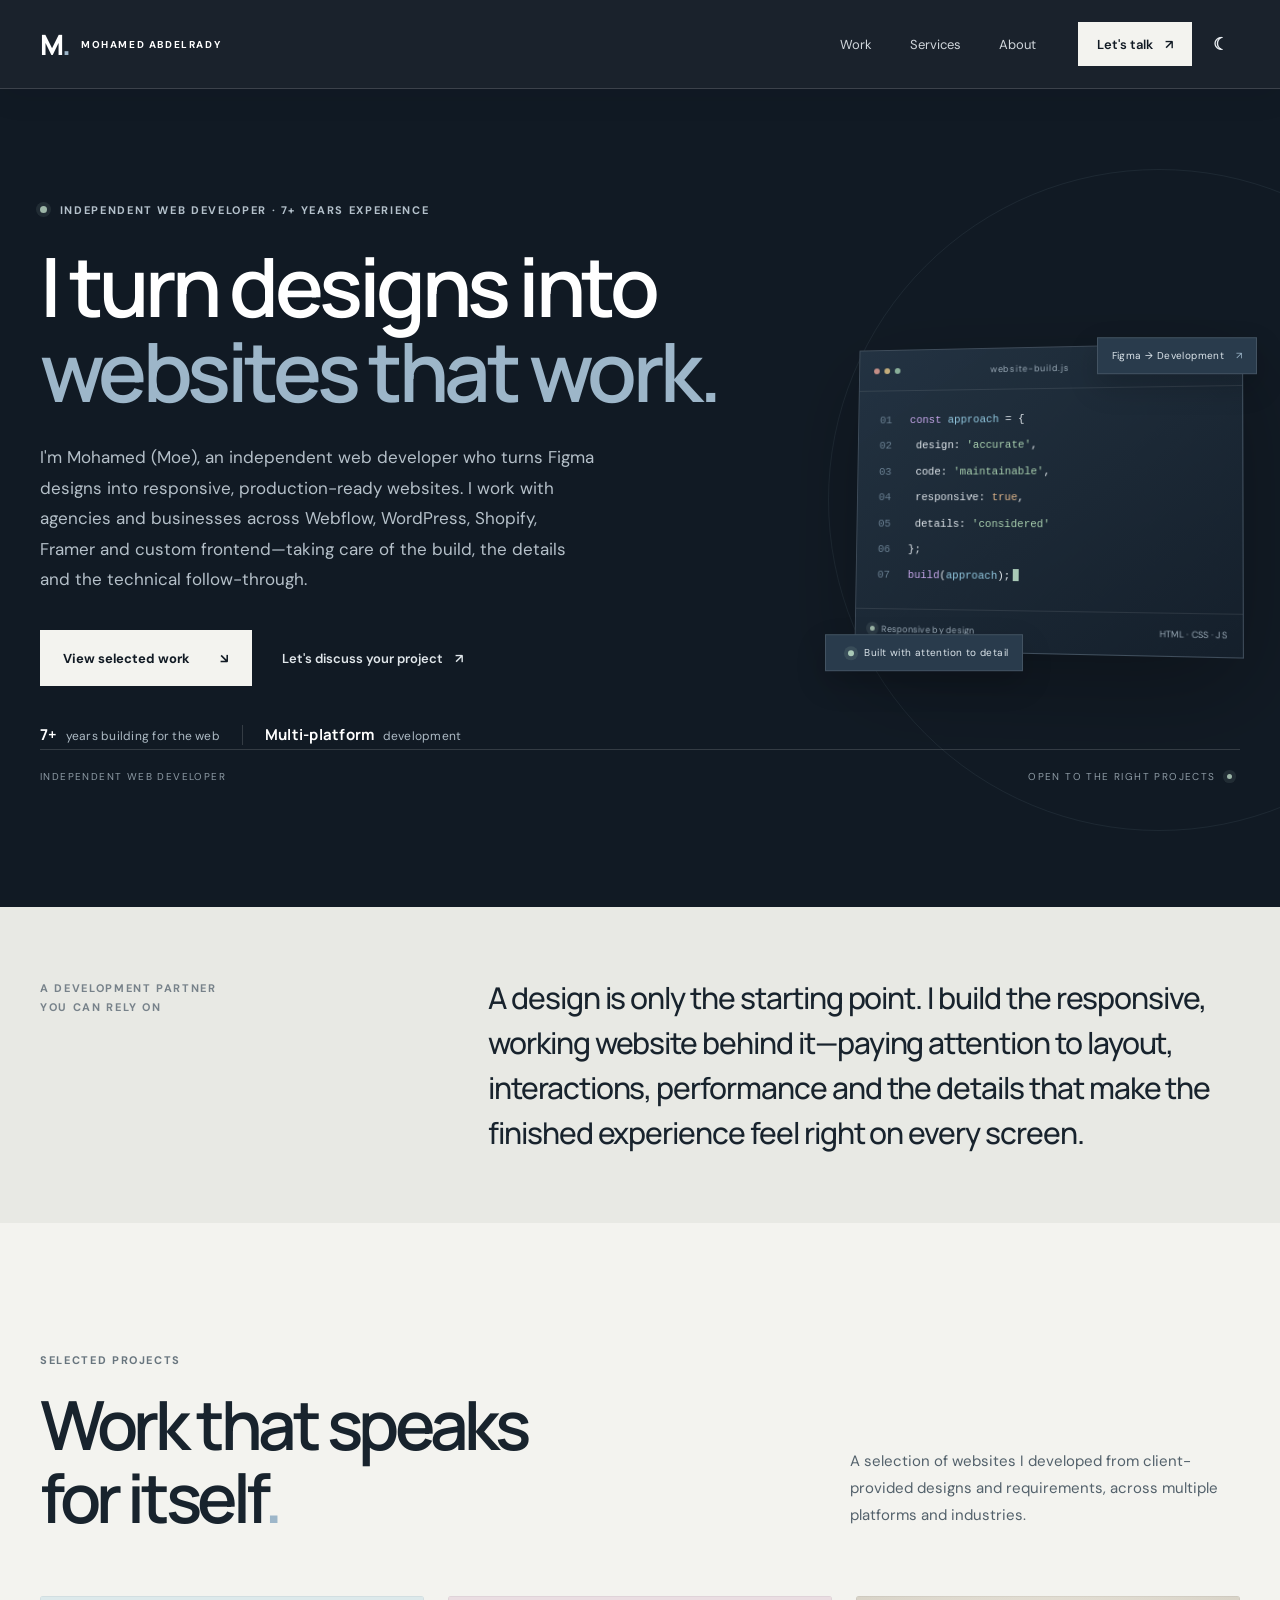
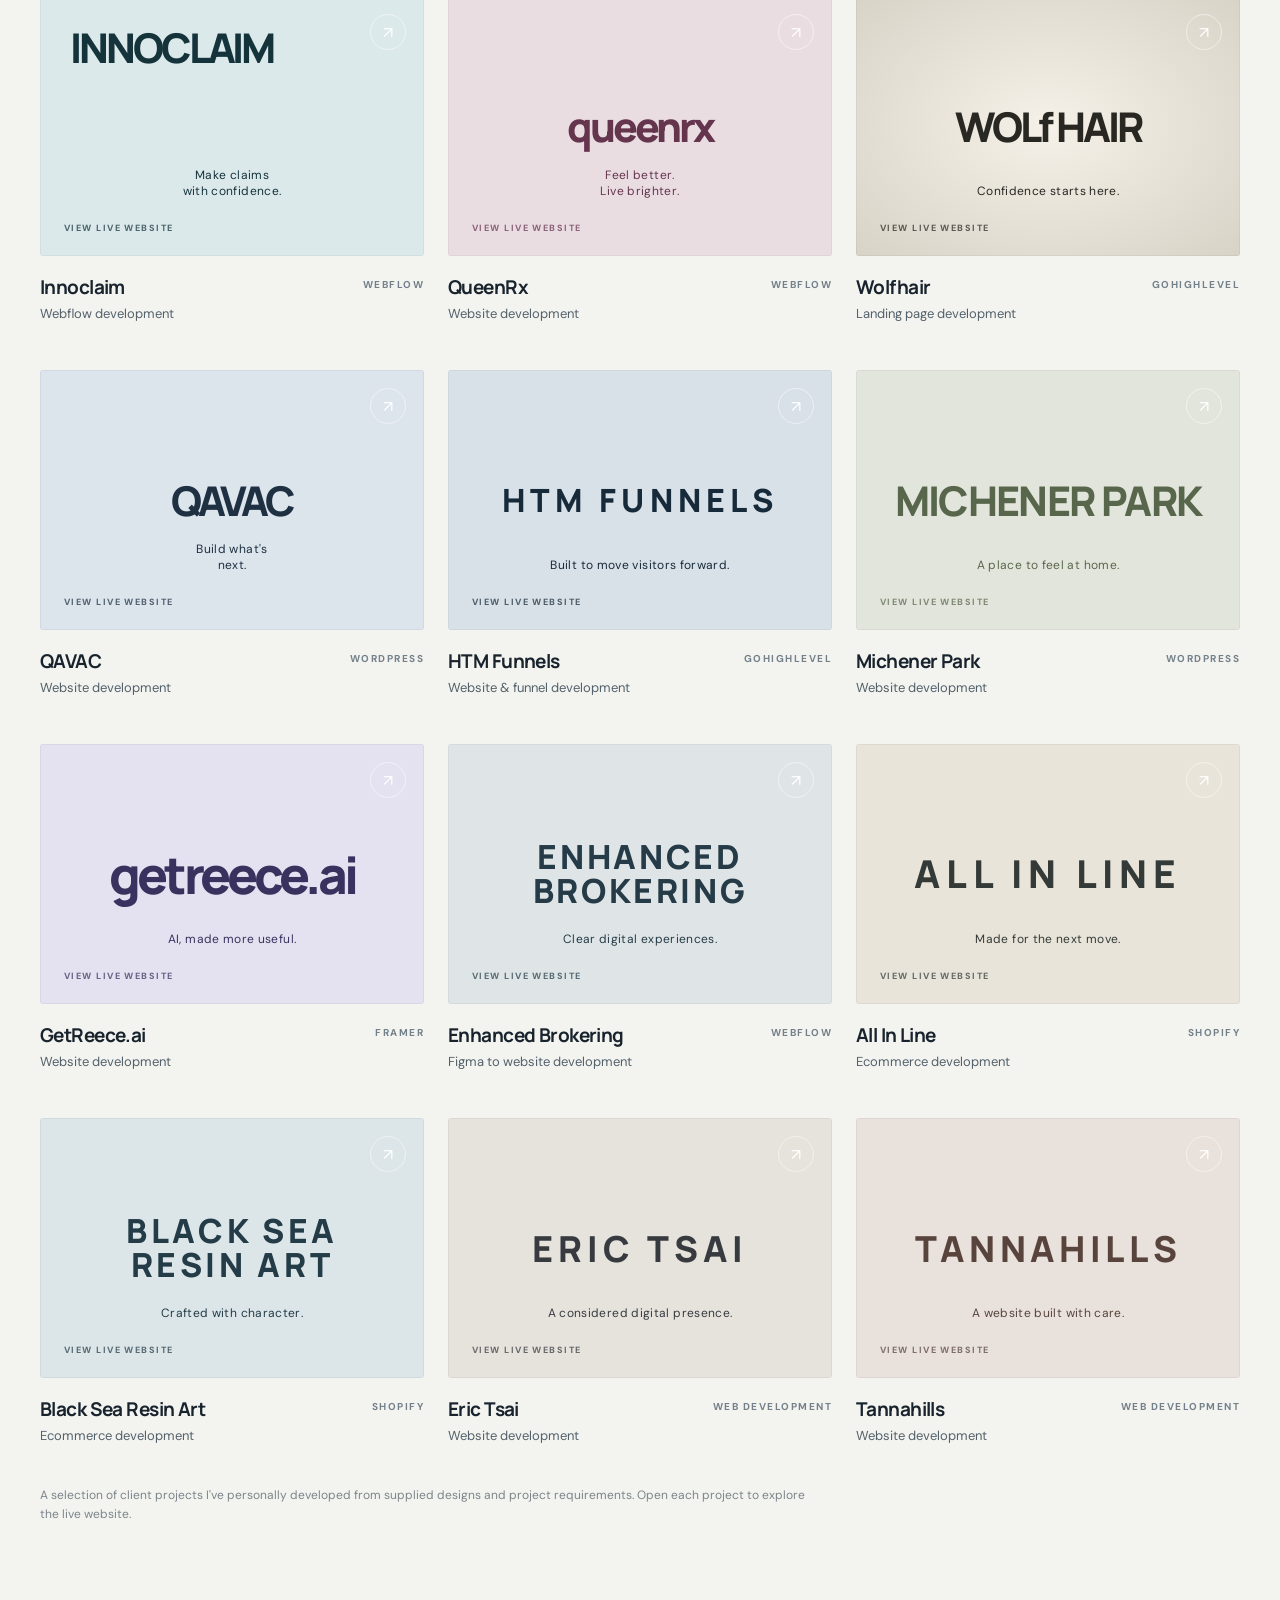
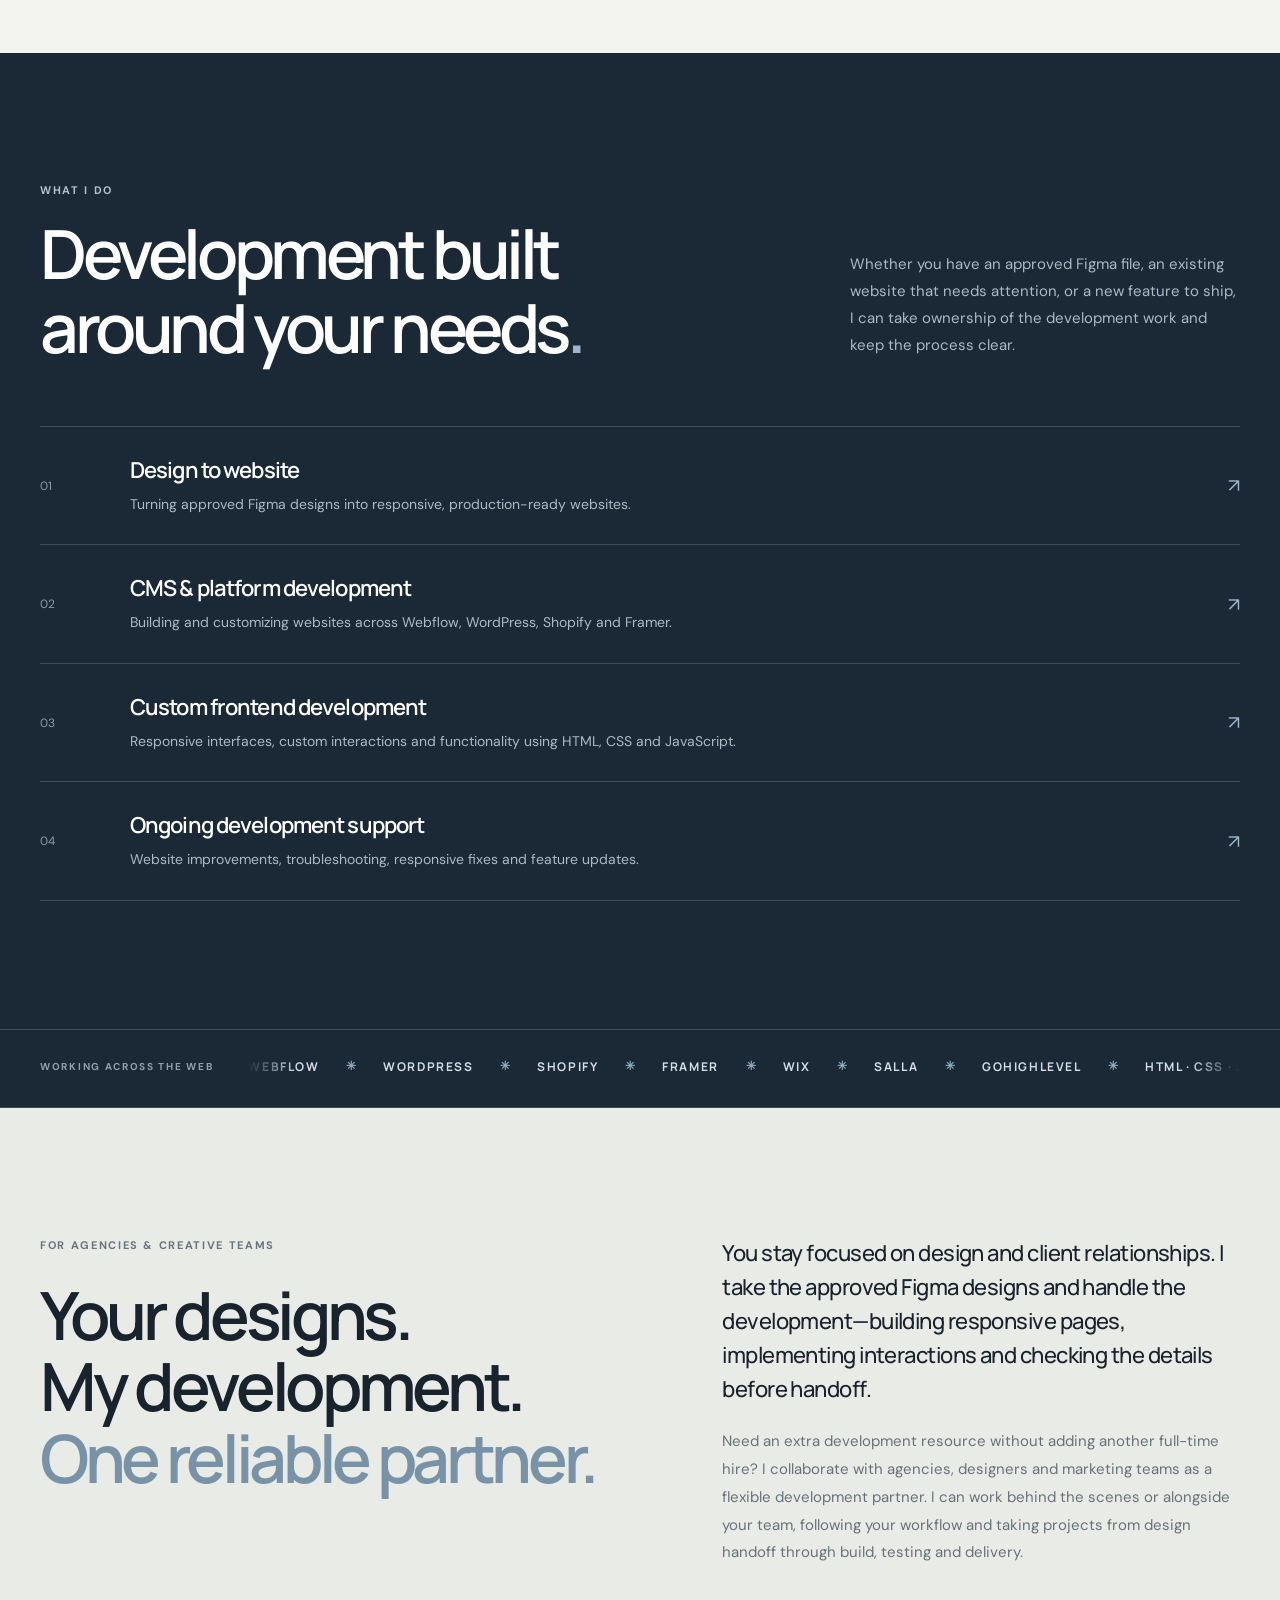
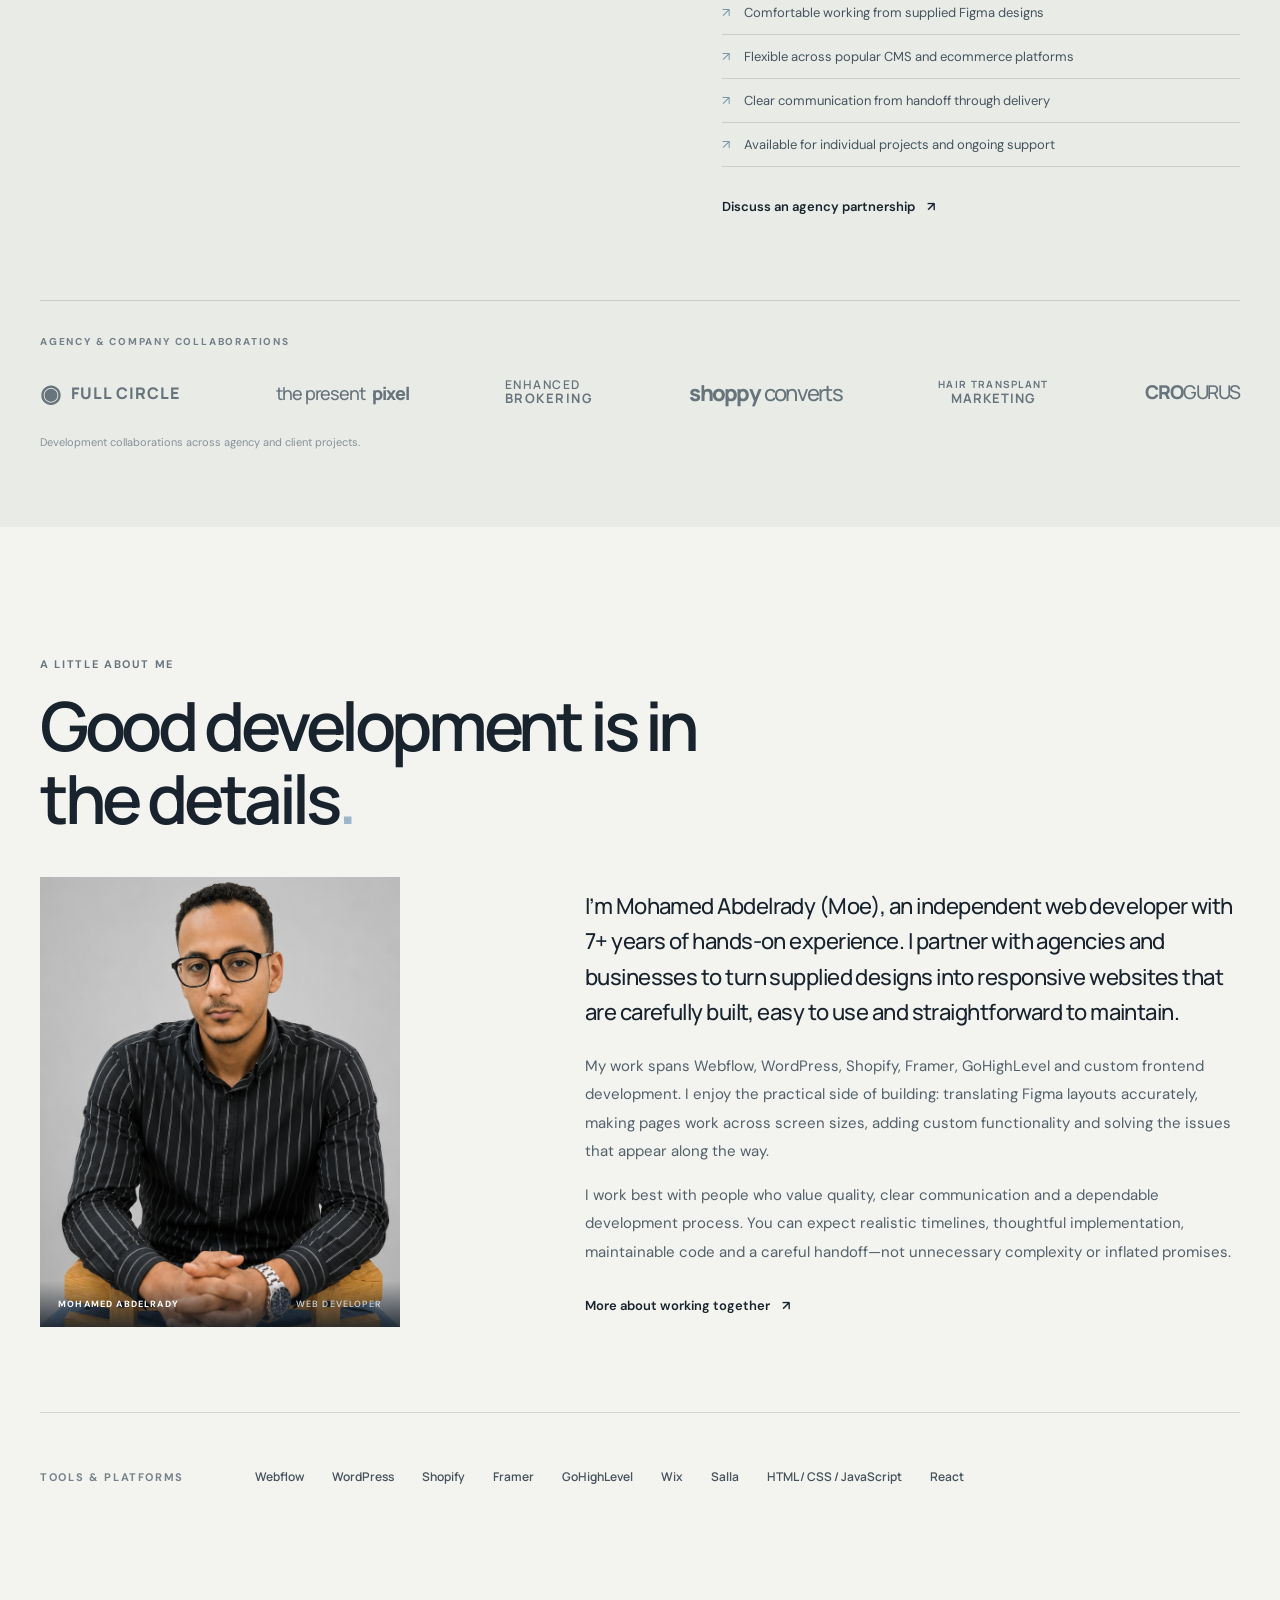
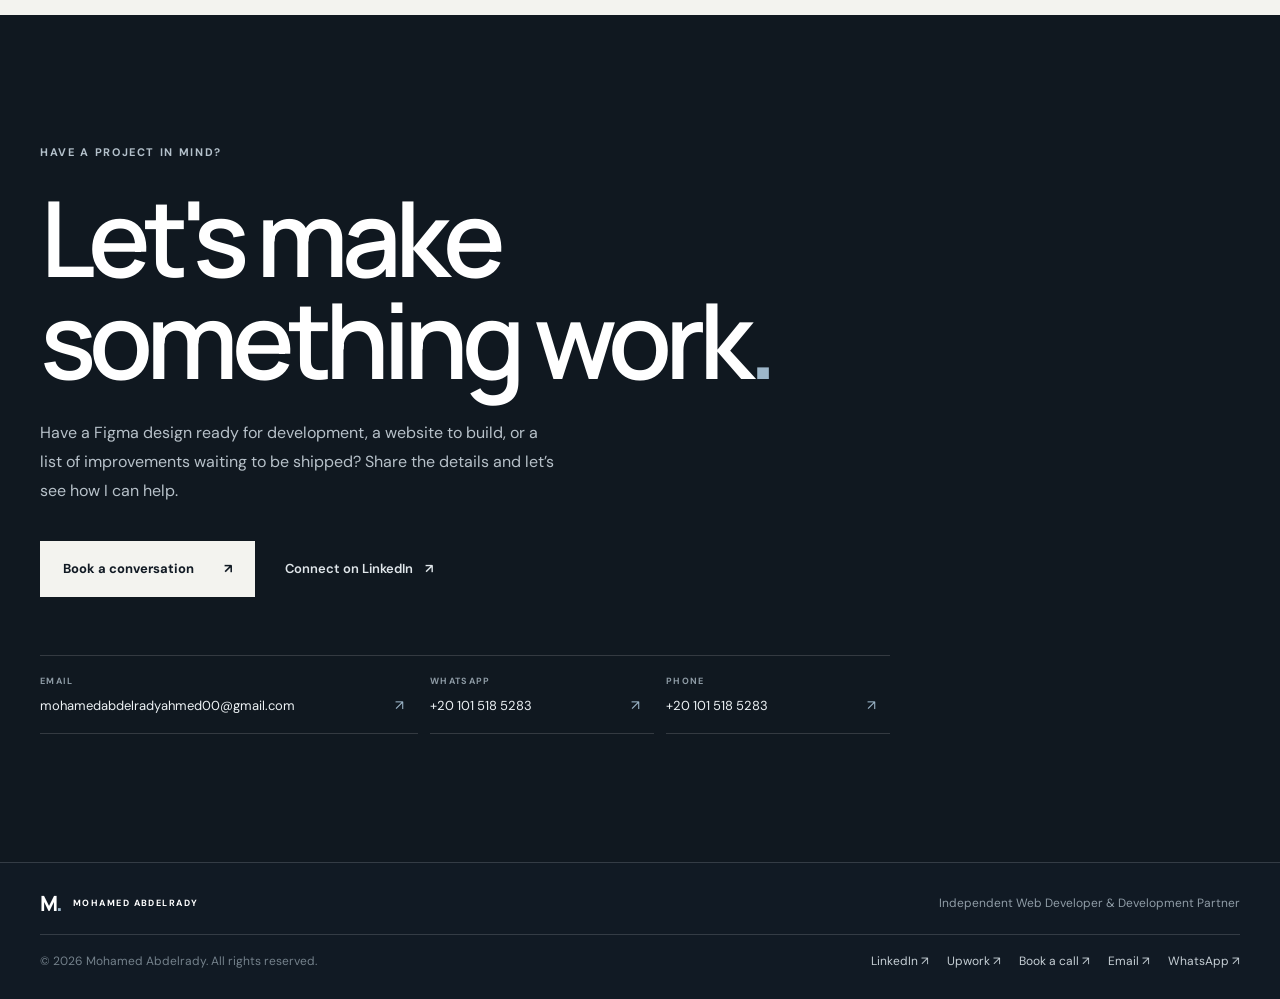
==== index.html @ d07218f8 "Add files via upload" ====
<!doctype html>
<html lang="en">
<head>
  <meta charset="utf-8">
  <meta name="viewport" content="width=device-width, initial-scale=1">
  <meta name="theme-color" content="#111a24">
  <meta name="robots" content="index,follow,max-image-preview:large">
  <link rel="canonical" href="https://mohamedabdelrady.com/">
  <meta property="og:site_name" content="Mohamed Abdelrady">
  <meta property="og:url" content="https://mohamedabdelrady.com/">
  <meta property="og:image" content="https://mohamedabdelrady.com/assets/images/og-cover.jpg">
  <meta name="twitter:card" content="summary_large_image">
  <meta name="twitter:title" content="Mohamed Abdelrady | Web Developer & Development Partner">
  <meta name="twitter:description" content="Figma-to-website development for agencies and businesses. Webflow, WordPress, Shopify, Framer, Wix, Salla and custom frontend.">
  <meta name="twitter:image" content="https://mohamedabdelrady.com/assets/images/og-cover.jpg">
  <meta name="color-scheme" content="light dark">
  <meta name="description" content="Mohamed Abdelrady (Moe) is an independent web developer and agency development partner, turning Figma designs into responsive Webflow, WordPress, Shopify, Framer, Wix, Salla and custom websites.">
  <meta property="og:type" content="website">
  <meta property="og:title" content="Mohamed Abdelrady — Web Developer & Development Partner">
  <meta property="og:description" content="Figma to finished website. Reliable development for agencies and businesses.">
  <meta name="author" content="Mohamed Abdelrady">
  <title>Mohamed Abdelrady — Web Developer & Development Partner</title>
  <link rel="preconnect" href="https://fonts.googleapis.com">
  <link rel="preconnect" href="https://fonts.gstatic.com" crossorigin>
  <link href="https://fonts.googleapis.com/css2?family=DM+Sans:wght@400;500;600;700&family=Manrope:wght@400;500;600;700;800&display=swap" rel="stylesheet">
  <link rel="stylesheet" href="css/style.css">
  <script type="application/ld+json">
  {"@context":"https://schema.org","@type":"Person","name":"Mohamed Abdelrady","alternateName":"Moe","url":"https://mohamedabdelrady.com/","jobTitle":"Web Developer & Development Partner","description":"Independent web developer helping agencies and businesses turn Figma designs into responsive websites.","email":"mohamedabdelradyahmed00@gmail.com","telephone":"+201015185283","sameAs":["https://www.linkedin.com/in/mohamed-abdelrady/","https://upwork.com/freelancers/moaburehab"],"knowsAbout":["Webflow development","WordPress development","Shopify development","Framer development","GoHighLevel","Frontend development","HTML","CSS","JavaScript","React"]}
  </script>
  <script src="js/main.js" defer></script>
</head>
<body>
  <header class="site-header" id="top">
    <div class="container nav-wrap">
      <a class="brand" href="#hero" aria-label="Mohamed Abdelrady home">
        <span class="brand-mark">M<span>.</span></span>
        <span class="brand-name">MOHAMED ABDELRADY</span>
      </a>

      <button class="menu-toggle" type="button" aria-label="Open navigation" aria-expanded="false" aria-controls="primary-nav">
        <span></span><span></span>
      </button>

      <nav class="primary-nav" id="primary-nav" aria-label="Main navigation">
        <div class="center-nav">
        <a href="#work">Work</a>
        <a href="#services">Services</a>
        <a href="#about">About</a>
        </div>
        <div class="right-nav">
        <a class="nav-contact" href="#contact">Let's talk <span aria-hidden="true">↗</span></a>
        <button class="theme-toggle" type="button" aria-label="Switch to dark mode" title="Switch to dark mode"><span class="theme-icon" aria-hidden="true">☾</span></button>
        </div>
      </nav>
    </div>
  </header>

  <main id="main-content">
    <section class="hero dark-section" aria-labelledby="hero-title" id="hero">
      <div class="container hero-inner">
        <div class="hero-copy">
          <p class="eyebrow"><span class="status-dot"></span> INDEPENDENT WEB DEVELOPER · 7+ YEARS EXPERIENCE</p>
          <h1 id="hero-title">I turn designs into<br><span>websites that work.</span></h1>
          <p class="hero-description">
            I'm Mohamed (Moe), an independent web developer who turns Figma designs into responsive, production-ready websites. I work with agencies and businesses across Webflow, WordPress, Shopify, Framer and custom frontend—taking care of the build, the details and the technical follow-through.
          </p>
          <div class="hero-actions">
            <a class="button button-light" href="#work">View selected work <span aria-hidden="true">↘</span></a>
            <a class="text-link light-link" href="#contact">Let's discuss your project <span aria-hidden="true">↗</span></a>
          </div>
          <div class="hero-proof">
            <span><strong>7+</strong> years building for the web</span>
            <span class="proof-divider"></span>
            <span><strong>Multi-platform</strong> development</span>
          </div>
        </div>

        <div class="hero-aside" aria-label="Development preview">
          <div class="code-card">
            <div class="code-card-top"><span class="window-dots"><i></i><i></i><i></i></span><span>website-build.js</span><span class="code-live">LIVE PREVIEW</span></div>
            <div class="code-lines" aria-hidden="true">
              <p><span class="code-muted">01</span> <span class="code-purple">const</span> <span class="code-blue">approach</span> = {</p>
              <p><span class="code-muted">02</span> &nbsp;design: <span class="code-green">'accurate'</span>,</p>
              <p><span class="code-muted">03</span> &nbsp;code: <span class="code-green">'maintainable'</span>,</p>
              <p><span class="code-muted">04</span> &nbsp;responsive: <span class="code-orange">true</span>,</p>
              <p><span class="code-muted">05</span> &nbsp;details: <span class="code-green">'considered'</span></p>
              <p><span class="code-muted">06</span> };</p>
              <p class="code-cursor-line"><span class="code-muted">07</span> <span class="code-purple">build</span>(<span class="code-blue">approach</span>);<span class="typing-cursor"></span></p>
            </div>
            <div class="code-card-bottom"><span><i class="status-dot"></i> Responsive by design</span><span>HTML · CSS · JS</span></div>
          </div>
          <div class="floating-tag tag-top">Figma → Development <span>↗</span></div>
          <div class="floating-tag tag-bottom"><span class="tag-pulse"></span> Built with attention to detail</div>
        </div>
        <div class="hero-bottom">
          <span>INDEPENDENT WEB DEVELOPER</span>
          <span>OPEN TO THE RIGHT PROJECTS <i class="status-dot"></i></span>
        </div>
      </div>
    </section>

    <section class="intro-strip">
      <div class="container intro-grid">
        <p class="section-kicker">A DEVELOPMENT PARTNER<br>YOU CAN RELY ON</p>
        <p class="intro-statement">A design is only the starting point. I build the responsive, working website behind it—paying attention to layout, interactions, performance and the details that make the finished experience feel right on every screen.</p>
      </div>
    </section>

    <section class="work-section light-section section-pad" id="work">
      <div class="container">
        <div class="section-heading">
          <div>
            <p class="eyebrow eyebrow-dark">SELECTED PROJECTS</p>
            <h2>Work that speaks<br>for itself<span class="accent-dot">.</span></h2>
          </div>
          <p class="section-note">A selection of websites I developed from client-provided designs and requirements, across multiple platforms and industries.</p>
        </div>

        <div class="project-grid project-grid-expanded">
          <article class="project-card">
            <a class="project-visual visual-innoclaim" href="https://www.innoclaim.ai/" target="_blank" rel="noopener noreferrer" aria-label="Visit Innoclaim website">
              <div class="project-art-brand">INNOCLAIM</div>
              <div class="project-art-tagline">Make claims<br>with confidence.</div>
              <span class="visual-open" aria-hidden="true">↗</span>
              <span class="project-visit-label">VIEW LIVE WEBSITE</span>
            </a>
            <div class="project-meta">
              <div><h3>Innoclaim</h3><p>Webflow development</p></div>
              <span class="project-type">WEBFLOW</span>
            </div>
          </article>
          <article class="project-card">
            <a class="project-visual visual-queenrx" href="https://www.joinqueenrx.com/" target="_blank" rel="noopener noreferrer" aria-label="Visit QueenRx website">
              <div class="project-art-brand">queenrx</div>
              <div class="project-art-tagline">Feel better.<br>Live brighter.</div>
              <span class="visual-open" aria-hidden="true">↗</span>
              <span class="project-visit-label">VIEW LIVE WEBSITE</span>
            </a>
            <div class="project-meta">
              <div><h3>QueenRx</h3><p>Website development</p></div>
              <span class="project-type">WEBFLOW</span>
            </div>
          </article>
          <article class="project-card">
            <a class="project-visual visual-wolfhair" href="https://wolfhair.info/home" target="_blank" rel="noopener noreferrer" aria-label="Visit Wolfhair website">
              <div class="project-art-brand">WOLf HAIR</div>
              <div class="project-art-tagline">Confidence starts here.</div>
              <span class="visual-open" aria-hidden="true">↗</span>
              <span class="project-visit-label">VIEW LIVE WEBSITE</span>
            </a>
            <div class="project-meta">
              <div><h3>Wolfhair</h3><p>Landing page development</p></div>
              <span class="project-type">GOHIGHLEVEL</span>
            </div>
          </article>
          <article class="project-card">
            <a class="project-visual visual-qavac" href="https://qavac.com/" target="_blank" rel="noopener noreferrer" aria-label="Visit QAVAC website">
              <div class="project-art-brand">QAVAC</div>
              <div class="project-art-tagline">Build what's<br>next.</div>
              <span class="visual-open" aria-hidden="true">↗</span>
              <span class="project-visit-label">VIEW LIVE WEBSITE</span>
            </a>
            <div class="project-meta">
              <div><h3>QAVAC</h3><p>Website development</p></div>
              <span class="project-type">WORDPRESS</span>
            </div>
          </article>
          <article class="project-card">
            <a class="project-visual visual-htm" href="https://hairtransplant-marketing.com/" target="_blank" rel="noopener noreferrer" aria-label="Visit HTM Funnels website">
              <div class="project-art-brand">HTM FUNNELS</div>
              <div class="project-art-tagline">Built to move visitors forward.</div>
              <span class="visual-open" aria-hidden="true">↗</span>
              <span class="project-visit-label">VIEW LIVE WEBSITE</span>
            </a>
            <div class="project-meta">
              <div><h3>HTM Funnels</h3><p>Website & funnel development</p></div>
              <span class="project-type">GOHIGHLEVEL</span>
            </div>
          </article>
          <article class="project-card">
            <a class="project-visual visual-michener" href="https://michenerpark.ca/" target="_blank" rel="noopener noreferrer" aria-label="Visit Michener Park website">
              <div class="project-art-brand">MICHENER PARK</div>
              <div class="project-art-tagline">A place to feel at home.</div>
              <span class="visual-open" aria-hidden="true">↗</span>
              <span class="project-visit-label">VIEW LIVE WEBSITE</span>
            </a>
            <div class="project-meta">
              <div><h3>Michener Park</h3><p>Website development</p></div>
              <span class="project-type">WORDPRESS</span>
            </div>
          </article>
          <article class="project-card">
            <a class="project-visual visual-reece" href="https://getreece.ai/" target="_blank" rel="noopener noreferrer" aria-label="Visit GetReece.ai website">
              <div class="project-art-brand">getreece.ai</div>
              <div class="project-art-tagline">AI, made more useful.</div>
              <span class="visual-open" aria-hidden="true">↗</span>
              <span class="project-visit-label">VIEW LIVE WEBSITE</span>
            </a>
            <div class="project-meta">
              <div><h3>GetReece.ai</h3><p>Website development</p></div>
              <span class="project-type">FRAMER</span>
            </div>
          </article>
          <article class="project-card">
            <a class="project-visual visual-enhanced" href="https://enhancedbrokering.com/" target="_blank" rel="noopener noreferrer" aria-label="Visit Enhanced Brokering website">
              <div class="project-art-brand">ENHANCED BROKERING</div>
              <div class="project-art-tagline">Clear digital experiences.</div>
              <span class="visual-open" aria-hidden="true">↗</span>
              <span class="project-visit-label">VIEW LIVE WEBSITE</span>
            </a>
            <div class="project-meta">
              <div><h3>Enhanced Brokering</h3><p>Figma to website development</p></div>
              <span class="project-type">WEBFLOW</span>
            </div>
          </article>
          <article class="project-card">
            <a class="project-visual visual-allinline" href="https://all-in-line.com/" target="_blank" rel="noopener noreferrer" aria-label="Visit All In Line website">
              <div class="project-art-brand">ALL IN LINE</div>
              <div class="project-art-tagline">Made for the next move.</div>
              <span class="visual-open" aria-hidden="true">↗</span>
              <span class="project-visit-label">VIEW LIVE WEBSITE</span>
            </a>
            <div class="project-meta">
              <div><h3>All In Line</h3><p>Ecommerce development</p></div>
              <span class="project-type">SHOPIFY</span>
            </div>
          </article>
          <article class="project-card">
            <a class="project-visual visual-blacksea" href="https://blacksearesinart.com/" target="_blank" rel="noopener noreferrer" aria-label="Visit Black Sea Resin Art website">
              <div class="project-art-brand">BLACK SEA RESIN ART</div>
              <div class="project-art-tagline">Crafted with character.</div>
              <span class="visual-open" aria-hidden="true">↗</span>
              <span class="project-visit-label">VIEW LIVE WEBSITE</span>
            </a>
            <div class="project-meta">
              <div><h3>Black Sea Resin Art</h3><p>Ecommerce development</p></div>
              <span class="project-type">SHOPIFY</span>
            </div>
          </article>
          <article class="project-card">
            <a class="project-visual visual-eric" href="https://erictsai.com/" target="_blank" rel="noopener noreferrer" aria-label="Visit Eric Tsai website">
              <div class="project-art-brand">ERIC TSAI</div>
              <div class="project-art-tagline">A considered digital presence.</div>
              <span class="visual-open" aria-hidden="true">↗</span>
              <span class="project-visit-label">VIEW LIVE WEBSITE</span>
            </a>
            <div class="project-meta">
              <div><h3>Eric Tsai</h3><p>Website development</p></div>
              <span class="project-type">WEB DEVELOPMENT</span>
            </div>
          </article>
          <article class="project-card">
            <a class="project-visual visual-tannahills" href="https://tannahills.com/" target="_blank" rel="noopener noreferrer" aria-label="Visit Tannahills website">
              <div class="project-art-brand">TANNAHILLS</div>
              <div class="project-art-tagline">A website built with care.</div>
              <span class="visual-open" aria-hidden="true">↗</span>
              <span class="project-visit-label">VIEW LIVE WEBSITE</span>
            </a>
            <div class="project-meta">
              <div><h3>Tannahills</h3><p>Website development</p></div>
              <span class="project-type">WEB DEVELOPMENT</span>
            </div>
          </article>
        </div>
        <p class="portfolio-disclaimer">A selection of client projects I've personally developed from supplied designs and project requirements. Open each project to explore the live website.</p>
      </div>
    </section>

    <section class="services-section dark-section section-pad" id="services">
      <div class="container">
        <div class="section-heading section-heading-light">
          <div>
            <p class="eyebrow">WHAT I DO</p>
            <h2>Development built<br>around your needs<span class="accent-dot">.</span></h2>
          </div>
          <p class="section-note">Whether you have an approved Figma file, an existing website that needs attention, or a new feature to ship, I can take ownership of the development work and keep the process clear.</p>
        </div>
        <div class="service-list">
          <article class="service-item"><span class="service-number">01</span><div><h3>Design to website</h3><p>Turning approved Figma designs into responsive, production-ready websites.</p></div><span class="service-arrow">↗</span></article>
          <article class="service-item"><span class="service-number">02</span><div><h3>CMS &amp; platform development</h3><p>Building and customizing websites across Webflow, WordPress, Shopify and Framer.</p></div><span class="service-arrow">↗</span></article>
          <article class="service-item"><span class="service-number">03</span><div><h3>Custom frontend development</h3><p>Responsive interfaces, custom interactions and functionality using HTML, CSS and JavaScript.</p></div><span class="service-arrow">↗</span></article>
          <article class="service-item"><span class="service-number">04</span><div><h3>Ongoing development support</h3><p>Website improvements, troubleshooting, responsive fixes and feature updates.</p></div><span class="service-arrow">↗</span></article>
        </div>
      </div>
    </section>

    <section class="platform-band dark-section" aria-label="Platforms and technologies">
      <div class="container platform-band-inner">
        <span class="platform-caption">WORKING ACROSS THE WEB</span>
        <div class="platform-track">
          <div class="platform-items"><span>WEBFLOW</span><b>✳</b><span>WORDPRESS</span><b>✳</b><span>SHOPIFY</span><b>✳</b><span>FRAMER</span><b>✳</b><span>WIX</span><b>✳</b><span>SALLA</span><b>✳</b><span>GOHIGHLEVEL</span><b>✳</b><span>HTML · CSS · JS</span><b>✳</b></div>
          <div class="platform-items" aria-hidden="true"><span>WEBFLOW</span><b>✳</b><span>WORDPRESS</span><b>✳</b><span>SHOPIFY</span><b>✳</b><span>FRAMER</span><b>✳</b><span>WIX</span><b>✳</b><span>SALLA</span><b>✳</b><span>GOHIGHLEVEL</span><b>✳</b><span>HTML · CSS · JS</span><b>✳</b></div>
        </div>
      </div>
    </section>

    <section class="agency-section light-section section-pad" id="agency-partnerships">
      <div class="container agency-grid">
        <div>
          <p class="eyebrow eyebrow-dark">FOR AGENCIES &amp; CREATIVE TEAMS</p>
          <h2>Your designs.<br>My development.<br><span class="agency-accent">One reliable partner.</span></h2>
        </div>
        <div class="agency-copy">
          <p class="about-lead">You stay focused on design and client relationships. I take the approved Figma designs and handle the development—building responsive pages, implementing interactions and checking the details before handoff.</p>
          <p>Need an extra development resource without adding another full-time hire? I collaborate with agencies, designers and marketing teams as a flexible development partner. I can work behind the scenes or alongside your team, following your workflow and taking projects from design handoff through build, testing and delivery.</p>
          <ul class="agency-points">
            <li>Comfortable working from supplied Figma designs</li>
            <li>Flexible across popular CMS and ecommerce platforms</li>
            <li>Clear communication from handoff through delivery</li>
            <li>Available for individual projects and ongoing support</li>
          </ul>
          <a class="text-link dark-link" href="https://calendly.com/mohamedabdelradyahmed00/30min" target="_blank" rel="noopener noreferrer">Discuss an agency partnership <span aria-hidden="true">↗</span></a>
        </div>
      </div>
      <div class="container collaboration-wrap">
        <p class="collaboration-label">AGENCY &amp; COMPANY COLLABORATIONS</p>
        <div class="collaboration-logos" aria-label="Companies I've collaborated with">
          <span class="collab-logo collab-fullcircle"><i>◉</i> FULL CIRCLE</span>
          <span class="collab-logo collab-present">the present <b>pixel</b></span>
          <span class="collab-logo collab-enhanced">ENHANCED<br><b>BROKERING</b></span>
          <span class="collab-logo collab-shoppy">shoppy<span>converts</span></span>
          <a class="collab-logo collab-htm" href="https://www.facebook.com/profile.php?id=61586852227511" target="_blank" rel="noopener noreferrer" aria-label="Hair Transplant Marketing on Facebook">HAIR TRANSPLANT<br><b>MARKETING</b></a>
          <a class="collab-logo collab-crogurus" href="https://www.facebook.com/CROGURUS" target="_blank" rel="noopener noreferrer" aria-label="CROGURUS on Facebook">CRO<span>GURUS</span></a>
        </div>
        <p class="collaboration-note">Development collaborations across agency and client projects.</p>
      </div>
    </section>

    <section class="about-section light-section section-pad" id="about" aria-labelledby="about-title">
      <div class="container about-grid">
        <div class="about-heading">
          <p class="eyebrow eyebrow-dark about-eyebrow">A LITTLE ABOUT ME</p>
          <h2 id="about-title">Good development is in the details<span class="accent-dot">.</span></h2>
        </div>
        <div class="about-content-grid">
          <div class="about-visual-column">
            <figure class="profile-portrait">
              <img src="assets/images/profile.png" alt="Portrait for Mohamed Abdelrady" width="560" height="680" loading="lazy" decoding="async">
              <figcaption>MOHAMED ABDELRADY <span>WEB DEVELOPER</span></figcaption>
            </figure>
          </div>
          <div class="about-copy">
            <p class="about-lead">I’m Mohamed Abdelrady (Moe), an independent web developer with 7+ years of hands-on experience. I partner with agencies and businesses to turn supplied designs into responsive websites that are carefully built, easy to use and straightforward to maintain.</p>
            <p>My work spans Webflow, WordPress, Shopify, Framer, GoHighLevel and custom frontend development. I enjoy the practical side of building: translating Figma layouts accurately, making pages work across screen sizes, adding custom functionality and solving the issues that appear along the way.</p>
            <p>I work best with people who value quality, clear communication and a dependable development process. You can expect realistic timelines, thoughtful implementation, maintainable code and a careful handoff—not unnecessary complexity or inflated promises.</p>
            <a class="text-link dark-link" href="#contact">More about working together <span aria-hidden="true">↗</span></a>
          </div>
        </div>
      </div>
      <div class="container tech-row">
        <span class="tech-label">TOOLS &amp; PLATFORMS</span>
        <div class="tech-list"><span>Webflow</span><span>WordPress</span><span>Shopify</span><span>Framer</span><span>GoHighLevel</span><span>Wix</span><span>Salla</span><span>HTML / CSS / JavaScript</span><span>React</span></div>
      </div>
    </section>

    <section class="contact-section dark-section section-pad" id="contact">
      <div class="container contact-inner">
        <p class="eyebrow">HAVE A PROJECT IN MIND?</p>
        <h2>Let's make<br>something work<span class="accent-dot">.</span></h2>
        <p class="contact-copy">Have a Figma design ready for development, a website to build, or a list of improvements waiting to be shipped? Share the details and let’s see how I can help.</p>
        <div class="contact-actions">
          <a class="button button-light" href="https://calendly.com/mohamedabdelradyahmed00/30min" target="_blank" rel="noopener noreferrer">Book a conversation <span aria-hidden="true">↗</span></a>
          <a class="text-link light-link" href="https://www.linkedin.com/in/mohamed-abdelrady/" target="_blank" rel="noopener noreferrer">Connect on LinkedIn <span aria-hidden="true">↗</span></a>
        </div>
        <div class="contact-details" aria-label="Direct contact details">
          <a class="contact-detail" href="mailto:mohamedabdelradyahmed00@gmail.com">
            <span class="contact-detail-label">EMAIL</span>
            <span class="contact-detail-value">mohamedabdelradyahmed00@gmail.com</span>
            <span class="contact-detail-arrow" aria-hidden="true">↗</span>
          </a>
          <a class="contact-detail" href="https://wa.me/201015185283" target="_blank" rel="noopener noreferrer" aria-label="Message Mohamed on WhatsApp at +20 101 518 5283">
            <span class="contact-detail-label">WHATSAPP</span>
            <span class="contact-detail-value">+20 101 518 5283</span>
            <span class="contact-detail-arrow" aria-hidden="true">↗</span>
          </a>
          <a class="contact-detail" href="tel:+201015185283">
            <span class="contact-detail-label">PHONE</span>
            <span class="contact-detail-value">+20 101 518 5283</span>
            <span class="contact-detail-arrow" aria-hidden="true">↗</span>
          </a>
        </div>
      </div>
    </section>
  </main>

  <footer class="site-footer dark-section">
    <div class="container footer-inner">
      <a class="brand footer-brand" href="#hero"><span class="brand-mark">M<span>.</span></span><span class="brand-name">MOHAMED ABDELRADY</span></a>
      <p>Independent Web Developer &amp; Development Partner</p>
      
      <div class="bottom-footer">
        <span class="copyright">© <span id="year"></span> Mohamed Abdelrady. All rights reserved.</span>
        <div class="footer-links">
          <a href="https://www.linkedin.com/in/mohamed-abdelrady/" target="_blank" rel="noopener noreferrer">LinkedIn ↗</a>
          <a href="https://upwork.com/freelancers/~0131eaf1944c2cbdd9" target="_blank" rel="noopener noreferrer">Upwork ↗</a>
          <a href="https://calendly.com/mohamedabdelradyahmed00/30min" target="_blank" rel="noopener noreferrer">Book a call ↗</a>
          <a href="mailto:mohamedabdelradyahmed00@gmail.com">Email ↗</a>
          <a href="https://wa.me/201015185283" target="_blank" rel="noopener noreferrer">WhatsApp ↗</a>
        </div>
      </div>
    </div>
  </footer>
</body>
</html>
---- css/style.css ----
:root {
  --ink: #111a24;
  --ink-soft: #1b2937;
  --paper: #f3f3ef;
  --paper-deep: #e8e9e4;
  --white: #fff;
  --text-dark: #18232d;
  --muted-dark: #65717a;
  --muted-light: #aab4bd;
  --accent: #9db6c9;
  --line-dark: rgba(255, 255, 255, 0.15);
  --line-light: rgba(24, 35, 45, 0.15);
  --font-body: 'DM Sans', sans-serif;
  --font-display: 'Manrope', sans-serif;
  --container: 1160px;
}
* {
  box-sizing: border-box;
}
html {
  scroll-behavior: smooth;
  scroll-padding-top: 84px;
}
body {
  margin: 0;
  font-family: var(--font-body);
  color: var(--text-dark);
  background: var(--paper);
  -webkit-font-smoothing: antialiased;
}
a {
  color: inherit;
  text-decoration: none;
}
button {
  font: inherit;
}
.container {
  width: min(var(--container), calc(100% - 64px));
  margin-inline: auto;
}
.dark-section {
  color: var(--white);
  background: var(--ink);
}
.light-section {
  color: var(--text-dark);
  background: var(--paper);
}
.section-pad {
  padding: 112px 0;
}
.site-header {
  position: sticky;
  top: 0;
  z-index: 50;
  color: var(--white);
  border-bottom: 1px solid var(--line-dark);
}
.nav-wrap {
  min-height: 82px;
  display: flex;
  align-items: center;
  justify-content: space-between;
}
.brand {
  display: inline-flex;
  align-items: center;
  gap: 12px;
}
.brand-mark {
  font: 800 25px/1 var(--font-display);
  letter-spacing: -2px;
}
.brand-mark span,
.accent-dot {
  color: var(--accent);
}
.brand-name {
  font-size: 10px;
  font-weight: 700;
  letter-spacing: 0.16em;
}
.primary-nav {
  display: flex;
  align-items: center;
  gap: 38px;
  font-size: 12px;
  color: #d1d7dc;
}
.center-nav {
  display: flex;
  align-items: center;
  gap: 38px;
}
.right-nav {
  display: flex;
  gap: 8px;
}
.primary-nav a {
  transition: color 0.2s ease;
}
.primary-nav a:hover:not(.nav-contact),
.light-link:hover,
body[data-theme='dark'] .dark-link:hover,
.footer-links a:hover {
  color: var(--accent);
}
.dark-link:hover {
  color: #2d4254;
}
.nav-contact {
  background: #f3f3ef;
  color: #111a24;
  border: none;
  padding: 12px 17px;
  font-weight: 600;
}
.nav-contact:hover {
  color: #f2f5f7 !important;
  background: rgba(255, 255, 255, 0.09);
}
.nav-contact span {
  margin-left: 12px;
}
.menu-toggle {
  display: none;
  border: 0;
  background: transparent;
  color: white;
  padding: 8px;
}
.menu-toggle span {
  display: block;
  width: 23px;
  height: 1px;
  background: white;
  margin: 6px 0;
}
.hero {
  min-height: 740px;
  position: relative;
  overflow: hidden;
  padding: 97px 0 35px;
}
.hero::before {
  content: '';
  position: absolute;
  width: 660px;
  height: 660px;
  border: 1px solid rgba(157, 182, 201, 0.09);
  border-radius: 50%;
  right: -210px;
  top: 80px;
}
.hero-inner {
  min-height: 520px;
  position: relative;
  display: flex;
  align-items: center;
}
.hero-copy {
  max-width: 720px;
  position: relative;
  z-index: 2;
  padding-bottom: 50px;
}
.eyebrow,
.section-kicker,
.tech-label {
  margin: 0 0 24px;
  font-size: 10px;
  font-weight: 700;
  letter-spacing: 0.18em;
  line-height: 1.7;
}
.eyebrow {
  color: #b4c1cb;
}
.eyebrow-dark {
  color: #68757e;
}
.status-dot {
  display: inline-block;
  width: 7px;
  height: 7px;
  margin-right: 8px;
  border-radius: 50%;
  background: #9db6a8;
  box-shadow: 0 0 0 4px rgba(157, 182, 168, 0.12);
  vertical-align: 1px;
}
h1,
h2,
h3,
p {
  margin-top: 0;
}
h1,
h2 {
  font-family: var(--font-display);
  letter-spacing: -0.065em;
}
.hero h1 {
  margin: 0;
  max-width: 800px;
  font-size: clamp(54px, 7.2vw, 94px);
  line-height: 1.02;
  font-weight: 600;
}
.hero h1 span {
  color: var(--accent);
}
.hero-description {
  max-width: 510px;
  margin: 28px 0 0;
  color: #b5c0c9;
  font-size: 15px;
  line-height: 1.9;
}
.hero-actions,
.contact-actions {
  display: flex;
  align-items: center;
  gap: 30px;
  margin-top: 35px;
}
.button {
  display: inline-flex;
  align-items: center;
  justify-content: center;
  gap: 30px;
  min-height: 51px;
  padding: 0 20px;
  font-size: 11px;
  font-weight: 700;
  transition:
    transform 0.2s ease,
    background 0.2s ease;
}
.button:hover {
  transform: translateY(-3px);
}
.button-light {
  color: var(--ink);
  background: var(--paper);
}
.button-light:hover {
  background: white;
}
body[data-theme='dark'] .button-light {
  color: #f2f5f7;
}
body[data-theme='dark'] .button-light:hover {
  color: var(--ink);
}
.text-link {
  font-size: 11px;
  font-weight: 600;
}
.text-link span {
  margin-left: 9px;
}
.light-link {
  color: #e0e6ea;
}
.dark-link {
  color: var(--text-dark);
}
.hero-aside {
  position: absolute;
  right: 2%;
  top: 50%;
  width: 330px;
  height: 330px;
  transform: translateY(-54%);
  display: grid;
  place-items: center;
  opacity: 0.9;
}
.orbit {
  position: absolute;
  border: 1px solid rgba(157, 182, 201, 0.2);
  border-radius: 50%;
}
.orbit-one {
  width: 270px;
  height: 270px;
}
.orbit-two {
  width: 210px;
  height: 210px;
  border-style: dashed;
}
.hero-monogram {
  font: 800 150px/0.9 var(--font-display);
  letter-spacing: -0.12em;
  color: rgba(255, 255, 255, 0.08);
}
.hero-monogram span {
  color: var(--accent);
}
.aside-note {
  position: absolute;
  right: -10px;
  bottom: 25px;
  display: flex;
  gap: 12px;
  align-items: center;
}
.aside-note p {
  margin: 0;
  color: #c2cbd2;
  font-size: 10px;
  line-height: 1.7;
}
.aside-line {
  width: 28px;
  height: 1px;
  background: var(--accent);
}
.hero-index {
  position: absolute;
  top: 5px;
  right: 0;
  color: #71808c;
  font-size: 9px;
  letter-spacing: 0.15em;
}
.hero-bottom {
  position: absolute;
  inset: auto 0 0;
  padding-top: 20px;
  border-top: 1px solid var(--line-dark);
  display: flex;
  justify-content: space-between;
  color: #8e9ba5;
  font-size: 9px;
  letter-spacing: 0.14em;
}
.hero-bottom .status-dot {
  width: 5px;
  height: 5px;
  margin-left: 7px;
}
.intro-strip {
  padding: 55px 0;
  background: var(--paper-deep);
}
.intro-grid {
  display: grid;
  grid-template-columns: 1fr 2fr;
  gap: 60px;
  align-items: start;
}
.section-kicker {
  color: #77828a;
  margin: 4px 0 0;
}
.intro-statement {
  max-width: 760px;
  margin: 0;
  font: 500 clamp(19px, 2.2vw, 27px)/1.55 var(--font-display);
  letter-spacing: -0.035em;
}
.section-heading {
  display: flex;
  align-items: end;
  justify-content: space-between;
  gap: 50px;
  margin-bottom: 55px;
}
.section-heading .eyebrow {
  margin-bottom: 18px;
}
.section-heading h2,
.about-grid h2 {
  margin: 0;
  font-size: clamp(42px, 5.2vw, 64px);
  line-height: 1.08;
  font-weight: 600;
}
.section-note {
  max-width: 330px;
  margin: 0 0 5px;
  color: var(--muted-dark);
  font-size: 13px;
  line-height: 1.8;
}
.project-grid {
  display: grid;
  grid-template-columns: 1fr 1fr;
  gap: 48px 24px;
}
.project-card {
  min-width: 0;
}
.project-visual {
  position: relative;
  display: flex;
  align-items: center;
  justify-content: center;
  min-height: 300px;
  overflow: hidden;
}
.visual-open {
  position: absolute;
  top: 18px;
  right: 18px;
  display: grid;
  place-items: center;
  width: 36px;
  height: 36px;
  color: white;
  border: 1px solid rgba(255, 255, 255, 0.5);
  border-radius: 50%;
  font-size: 16px;
  transition:
    background 0.2s ease,
    color 0.2s ease;
}
.project-visual:hover .visual-open {
  color: var(--ink);
  background: white;
}
.visual-innoclaim {
  background: #d9e5e8;
  color: #102d37;
  align-items: stretch;
  justify-content: stretch;
  padding: 30px;
}
.mock-browser {
  position: absolute;
  top: 18px;
  left: 20px;
  display: flex;
  gap: 5px;
}
.mock-browser span {
  width: 6px;
  height: 6px;
  border-radius: 50%;
  background: #91a8ac;
}
.mock-content {
  align-self: center;
  padding-left: 8%;
}
.mock-label {
  display: block;
  margin-bottom: 22px;
  font-size: 9px;
  font-weight: 700;
  letter-spacing: 0.22em;
}
.mock-content strong {
  display: block;
  font: 700 clamp(30px, 4vw, 49px)/1.04 var(--font-display);
  letter-spacing: -0.06em;
}
.mock-pill {
  display: inline-block;
  margin-top: 25px;
  padding: 11px 15px;
  border: 1px solid rgba(16, 45, 55, 0.4);
  border-radius: 30px;
  font-size: 9px;
}
.visual-queenrx {
  background: #e8dce0;
  color: #552f43;
}
.queenrx-art {
  position: relative;
  width: 75%;
  height: 72%;
  min-height: 210px;
  display: flex;
  align-items: center;
  justify-content: center;
  font: 800 clamp(45px, 7vw, 82px)/1 var(--font-display);
  letter-spacing: -0.1em;
}
.queenrx-art strong {
  color: #b47a91;
}
.queenrx-art i {
  position: absolute;
  right: 2%;
  bottom: 12%;
  font: 600 10px/1.5 var(--font-body);
  letter-spacing: 0.04em;
}
.visual-wolfhair {
  background: #d7d3c8;
  color: #2a2926;
}
.wolfhair-art {
  display: flex;
  flex-direction: column;
  align-items: center;
  justify-content: center;
  width: 100%;
  height: 100%;
  min-height: 300px;
  background: radial-gradient(ellipse at center, #f1eee6 0%, #d7d3c8 72%);
}
.wolfhair-art span {
  font: 800 48px/0.9 var(--font-display);
  letter-spacing: -0.1em;
}
.wolfhair-art strong {
  font: 500 13px/1 var(--font-body);
  letter-spacing: 0.4em;
}
.wolfhair-art i {
  margin-top: 26px;
  font-size: 10px;
  font-style: normal;
}
.visual-qavac {
  background: #dce2e8;
  color: #1d2c3c;
}
.qavac-art {
  width: 100%;
  padding: 40px 12%;
}
.qavac-art span {
  display: block;
  margin-bottom: 35px;
  font-size: 11px;
  font-weight: 800;
  letter-spacing: 0.22em;
}
.qavac-art strong {
  display: block;
  font: 700 clamp(34px, 4.5vw, 55px)/1.05 var(--font-display);
  letter-spacing: -0.07em;
}
.qavac-art i {
  display: block;
  margin-top: 20px;
  font-size: 10px;
  font-style: normal;
}
.project-meta {
  display: flex;
  justify-content: space-between;
  gap: 20px;
  align-items: start;
  padding-top: 17px;
}
.project-meta h3 {
  margin: 0 0 5px;
  font: 700 16px var(--font-display);
  letter-spacing: -0.03em;
}
.project-meta p {
  margin: 0;
  color: var(--muted-dark);
  font-size: 11px;
}
.project-type {
  padding-top: 4px;
  color: #73808a;
  font-size: 8px;
  font-weight: 700;
  letter-spacing: 0.15em;
  text-align: right;
}
.portfolio-disclaimer {
  margin: 35px 0 0;
  color: #7c858b;
  font-size: 10px;
  line-height: 1.6;
}
.services-section {
  background: var(--ink-soft);
}
.section-heading-light h2 {
  color: white;
}
.section-heading-light .section-note {
  color: #aeb9c1;
}
.service-list {
  border-top: 1px solid var(--line-dark);
}
.service-item {
  display: grid;
  grid-template-columns: 70px 1fr 30px;
  align-items: center;
  gap: 20px;
  padding: 27px 0;
  border-bottom: 1px solid var(--line-dark);
}
.service-number {
  color: #8d9ba6;
  font-size: 10px;
}
.service-item h3 {
  margin: 0 0 7px;
  font: 600 20px var(--font-display);
  letter-spacing: -0.04em;
}
.service-item p {
  margin: 0;
  color: #aeb9c1;
  font-size: 12px;
  line-height: 1.7;
}
.service-arrow {
  color: var(--accent);
  font-size: 19px;
  text-align: right;
}
.about-grid {
  display: block;
}
.about-heading {
  max-width: 760px;
  margin-bottom: 42px;
}
.about-heading h2 {
  max-width: 760px;
  margin: 0;
}
.about-content-grid {
  display: grid;
  grid-template-columns: minmax(260px, 0.82fr) minmax(0, 1.18fr);
  align-items: center;
  gap: clamp(42px, 7vw, 100px);
}
.about-visual-column {
  max-width: 440px;
}
.about-copy {
  max-width: 650px;
}
.about-copy p {
  color: var(--muted-dark);
  font-size: 13px;
  line-height: 1.9;
}
.about-copy .about-lead {
  color: var(--text-dark);
  font: 500 20px/1.6 var(--font-display);
  letter-spacing: -0.025em;
}
.about-copy .text-link {
  display: inline-block;
  margin-top: 16px;
}
.tech-row {
  display: flex;
  align-items: start;
  gap: 65px;
  padding-top: 55px;
  margin-top: 85px;
  border-top: 1px solid var(--line-light);
}
.tech-label {
  flex: 0 0 150px;
  margin: 0;
  color: #77828a;
}
.tech-list {
  display: flex;
  flex-wrap: wrap;
  gap: 12px 28px;
}
.tech-list span {
  color: #46535d;
  font: 600 12px var(--font-display);
}
.contact-section {
  background: #101820;
}
.contact-inner {
  max-width: var(--container);
}
.contact-inner h2 {
  margin: 0;
  font-size: clamp(58px, 8vw, 100px);
  line-height: 0.98;
  font-weight: 600;
}
.contact-copy {
  max-width: 430px;
  margin: 28px 0 0;
  color: #b2bec7;
  font-size: 14px;
  line-height: 1.8;
}
.site-footer {
  border-top: 1px solid var(--line-dark);
  padding: 30px 0;
}
.footer-inner {
  display: grid;
  grid-template-columns: 1fr 1fr;
  align-items: center;
  gap: 20px;
}
.footer-brand .brand-mark {
  font-size: 21px;
}
.footer-brand .brand-name {
  font-size: 8px;
}
.footer-inner > p {
  margin: 0;
  color: #8f9ca6;
  font-size: 10px;
  text-align: right;
}
.footer-links {
  display: flex;
  justify-content: end;
  gap: 18px;
  color: #c6cfd5;
  font-size: 10px;
}
.bottom-footer {
  grid-column-start: span 2;
  display: flex;
  gap: 20px;
  justify-content: space-between;
  border-top: 1px solid var(--line-dark);
  padding-top: 18px;
  align-items: center;
}
.copyright {
  color: #74818b;
  font-size: 12px;
}
:focus-visible {
  outline: 2px solid var(--accent);
  outline-offset: 4px;
}
@media (max-width: 900px) {
  .hero-aside {
    opacity: 0.55;
  }
  .hero-copy {
    max-width: 650px;
  }
  .about-content-grid {
    gap: 55px;
  }
  .footer-inner {
    grid-template-columns: 1fr 1fr;
  }
}
@media (max-width: 680px) {
  .container {
    width: min(100% - 40px, var(--container));
  }
  .section-pad {
    padding: 78px 0;
  }
  .nav-wrap {
    min-height: 72px;
  }
  .brand-name {
    font-size: 8px;
  }
  .menu-toggle {
    display: block;
    position: relative;
    z-index: 22;
  }
  .primary-nav {
    display: none;
    position: absolute;
    top: 71px;
    left: 0;
    right: 0;
    padding: 24px 20px 28px;
    flex-direction: column;
    align-items: stretch;
    gap: 0;
    background: var(--ink);
    border-bottom: 1px solid var(--line-dark);
  }
  .primary-nav.is-open {
    display: flex;
  }
  .primary-nav a {
    padding: 15px 0;
  }
  .primary-nav .nav-contact {
    margin-top: 8px;
    padding: 13px 15px;
  }
  .hero {
    min-height: 700px;
    padding: 160px 0 28px;
  }
  .hero-inner {
    min-height: 500px;
    align-items: flex-start;
  }
  .hero-copy {
    padding-top: 25px;
  }
  .hero h1 {
    font-size: clamp(48px, 12vw, 68px);
  }
  .hero-description {
    max-width: 440px;
    font-size: 13px;
  }
  .hero-aside {
    width: 220px;
    height: 220px;
    top: 57%;
    opacity: 0.28;
  }
  .orbit-one {
    width: 200px;
    height: 200px;
  }
  .orbit-two {
    width: 155px;
    height: 155px;
  }
  .hero-monogram {
    font-size: 110px;
  }
  .aside-note,
  .hero-index {
    display: none;
  }
  .hero-actions {
    align-items: flex-start;
    flex-direction: column;
    gap: 20px;
  }
  .hero-bottom {
    font-size: 7px;
    letter-spacing: 0.08em;
    gap: 10px;
  }
  .intro-grid {
    grid-template-columns: 1fr;
    gap: 20px;
  }
  .section-heading {
    display: block;
    margin-bottom: 38px;
  }
  .section-note {
    margin-top: 22px;
  }
  .project-grid {
    grid-template-columns: 1fr;
    gap: 35px;
  }
  .project-visual {
    min-height: 260px;
  }
  .wolfhair-art {
    min-height: 260px;
  }
  .service-item {
    grid-template-columns: 30px 1fr 20px;
    gap: 12px;
    padding: 23px 0;
  }
  .service-item h3 {
    font-size: 17px;
  }
  .service-item p {
    font-size: 11px;
  }
  .about-heading {
    margin-bottom: 30px;
  }
  .about-content-grid {
    grid-template-columns: 1fr;
    gap: 30px;
  }
  .tech-row {
    display: block;
    margin-top: 55px;
    padding-top: 35px;
  }
  .tech-list {
    margin-top: 20px;
    gap: 15px 20px;
  }
  .contact-inner h2 {
    font-size: clamp(54px, 13vw, 76px);
  }
  .contact-actions {
    align-items: flex-start;
    flex-direction: column;
    gap: 20px;
  }
  .footer-inner {
    grid-template-columns: 1fr;
  }
  .footer-links {
    justify-content: start;
    flex-wrap: wrap;
  }
  .copyright {
    grid-column: auto;
  }
}
@media (prefers-reduced-motion: reduce) {
  *,
  *::before,
  *::after {
    scroll-behavior: auto !important;
    transition-duration: 0.01ms !important;
    animation-duration: 0.01ms !important;
  }
}

/* Experience-led visual layer */
.hero-proof {
  display: flex;
  align-items: center;
  gap: 18px;
  margin-top: 38px;
  color: #aebbc5;
  font-size: 10px;
  letter-spacing: 0.02em;
}
.hero-proof strong {
  color: white;
  font: 700 15px var(--font-display);
  margin-right: 5px;
}
.proof-divider {
  width: 1px;
  height: 20px;
  background: var(--line-dark);
}
.hero-aside {
  right: 0;
  width: 440px;
  height: 360px;
  transform: translateY(-48%);
  opacity: 1;
}
.code-card {
  position: relative;
  z-index: 2;
  width: 100%;
  border: 1px solid rgba(174, 194, 208, 0.24);
  background: linear-gradient(
    145deg,
    rgba(35, 51, 66, 0.97),
    rgba(20, 31, 43, 0.98)
  );
  box-shadow: 0 30px 90px rgba(0, 0, 0, 0.28);
  transform: perspective(1000px) rotateY(-8deg) rotateX(3deg);
  animation: card-float 7s ease-in-out infinite;
}
.code-card-top,
.code-card-bottom {
  min-height: 42px;
  display: flex;
  align-items: center;
  justify-content: space-between;
  padding: 0 15px;
  color: #9aaab7;
  font-size: 8px;
  letter-spacing: 0.08em;
  border-bottom: 1px solid rgba(255, 255, 255, 0.09);
}
.code-card-bottom {
  border-top: 1px solid rgba(255, 255, 255, 0.09);
  border-bottom: 0;
  font-size: 8px;
  letter-spacing: 0.03em;
}
.window-dots {
  display: flex;
  gap: 5px;
}
.window-dots i {
  width: 6px;
  height: 6px;
  display: block;
  border-radius: 50%;
  background: #758796;
}
.window-dots i:first-child {
  background: #c48e87;
}
.window-dots i:nth-child(2) {
  background: #c4ad7c;
}
.window-dots i:nth-child(3) {
  background: #8aaf9a;
}
.code-live {
  color: #a9c9b6;
  font-size: 7px;
}
.code-lines {
  padding: 23px 22px 25px;
}
.code-lines p {
  margin: 0 0 11px;
  color: #e2e8ed;
  font:
    11px/1.4 ui-monospace,
    SFMono-Regular,
    Menlo,
    monospace;
  white-space: nowrap;
}
.code-lines p:last-child {
  margin-bottom: 0;
}
.code-muted {
  color: #687e90;
  margin-right: 12px;
}
.code-purple {
  color: #c4a5e8;
}
.code-blue {
  color: #91c7df;
}
.code-green {
  color: #a8cfae;
}
.code-orange {
  color: #e3b88b;
}
.typing-cursor {
  display: inline-block;
  width: 6px;
  height: 12px;
  margin-left: 3px;
  vertical-align: -2px;
  background: #a9c9b6;
  animation: blink 1s steps(2, start) infinite;
}
.code-card-bottom .status-dot {
  width: 5px;
  height: 5px;
  margin-right: 5px;
}
.floating-tag {
  position: absolute;
  z-index: 3;
  padding: 11px 14px;
  color: #dce5eb;
  background: #293b4c;
  border: 1px solid rgba(255, 255, 255, 0.12);
  box-shadow: 0 12px 30px rgba(0, 0, 0, 0.18);
  font-size: 8px;
  letter-spacing: 0.04em;
  white-space: nowrap;
}
.floating-tag span {
  color: var(--accent);
  margin-left: 8px;
}
.tag-top {
  top: 18px;
  right: -17px;
  animation: tag-drift 6s ease-in-out infinite;
}
.tag-bottom {
  bottom: 8px;
  left: -25px;
  animation: tag-drift 6s ease-in-out -2s infinite;
}
.tag-pulse {
  display: inline-block;
  width: 6px;
  height: 6px;
  border-radius: 50%;
  background: #a9c9b6;
  margin-right: 7px;
  box-shadow: 0 0 0 4px rgba(169, 201, 182, 0.12);
}
.platform-band {
  overflow: hidden;
  padding: 28px 0 32px;
  background: #1b2937;
  border-top: 1px solid var(--line-dark);
  border-bottom: 1px solid var(--line-dark);
}
.platform-band-inner {
  display: flex;
  align-items: center;
  gap: 35px;
}
.platform-caption {
  flex: 0 0 auto;
  color: #91a0ac;
  font-size: 8px;
  font-weight: 700;
  letter-spacing: 0.17em;
}
.platform-track {
  display: flex;
  min-width: 0;
  overflow: hidden;
  mask-image: linear-gradient(
    90deg,
    transparent,
    #000 5%,
    #000 95%,
    transparent
  );
}
.platform-items {
  flex: 0 0 auto;
  display: flex;
  align-items: center;
  gap: 27px;
  padding-right: 27px;
  animation: marquee 28s linear infinite;
  white-space: nowrap;
}
.platform-items span {
  color: #d5dde3;
  font: 700 10px var(--font-display);
  letter-spacing: 0.13em;
}
.platform-items b {
  color: #8ea9bd;
  font-size: 12px;
}
.agency-section {
  background: #e9ebe7;
}
.agency-grid {
  display: grid;
  grid-template-columns: 1.05fr 0.95fr;
  gap: 90px;
}
.agency-grid h2 {
  margin: 0;
  font: 600 clamp(40px, 5vw, 62px)/1.08 var(--font-display);
  letter-spacing: -0.065em;
}
.agency-accent {
  color: #7893a7;
}
.agency-copy {
  max-width: 520px;
}
.agency-copy p {
  color: #66727b;
  font-size: 13px;
  line-height: 1.85;
}
.agency-copy .about-lead {
  color: var(--text-dark);
  font: 500 20px/1.55 var(--font-display);
  letter-spacing: -0.025em;
}
.agency-points {
  list-style: none;
  padding: 0;
  margin: 24px 0 28px;
}
.agency-points li {
  position: relative;
  padding: 11px 0 11px 22px;
  border-bottom: 1px solid var(--line-light);
  color: #46545e;
  font-size: 11px;
}
.agency-points li::before {
  content: '↗';
  position: absolute;
  left: 0;
  color: #7893a7;
}
.reveal-ready .reveal {
  opacity: 0;
  transform: translateY(24px);
  transition:
    opacity 0.7s ease,
    transform 0.7s cubic-bezier(0.2, 0.7, 0.2, 1);
}
.reveal-ready .reveal.is-visible {
  opacity: 1;
  transform: translateY(0);
}
.project-card {
  transition: transform 0.35s ease;
}
.project-card:hover {
  transform: translateY(-7px);
}
.project-visual::after {
  content: '';
  position: absolute;
  inset: 0;
  border: 1px solid rgba(20, 35, 45, 0.05);
  pointer-events: none;
}
@keyframes card-float {
  0%,
  100% {
    transform: perspective(1000px) rotateY(-8deg) rotateX(3deg) translateY(0);
  }
  50% {
    transform: perspective(1000px) rotateY(-8deg) rotateX(3deg)
      translateY(-10px);
  }
}
@keyframes tag-drift {
  0%,
  100% {
    transform: translateY(0);
  }
  50% {
    transform: translateY(-7px);
  }
}
@keyframes blink {
  to {
    visibility: hidden;
  }
}
@keyframes marquee {
  to {
    transform: translateX(-100%);
  }
}
@media (max-width: 900px) {
  .hero-aside {
    width: 360px;
    opacity: 0.72;
  }
  .agency-grid {
    gap: 50px;
  }
}
@media (max-width: 680px) {
  .hero-aside {
    width: 300px;
    height: 260px;
    top: 68%;
    opacity: 0.35;
  }
  .code-lines {
    padding: 17px 13px;
  }
  .code-lines p {
    font-size: 9px;
    margin-bottom: 8px;
  }
  .code-card-top,
  .code-card-bottom {
    min-height: 34px;
    padding: 0 10px;
    font-size: 7px;
  }
  .floating-tag {
    display: none;
  }
  .hero-proof {
    flex-wrap: wrap;
    gap: 10px;
    margin-top: 28px;
    font-size: 9px;
  }
  .hero-proof strong {
    font-size: 13px;
  }
  .platform-band-inner {
    display: block;
  }
  .platform-track {
    margin-top: 18px;
  }
  .agency-grid {
    grid-template-columns: 1fr;
    gap: 30px;
  }
}
@media (prefers-reduced-motion: reduce) {
  .code-card,
  .floating-tag,
  .platform-items,
  .typing-cursor {
    animation: none !important;
  }
  .reveal-ready .reveal {
    opacity: 1;
    transform: none;
    transition: none;
  }
}

/* V3 — readability, hierarchy and more confident presentation */
:root {
  --container: 1200px;
  --muted-dark: #58656e;
}
body {
  font-size: 16px;
}
.container {
  width: min(var(--container), calc(100% - 80px));
}
.site-header {
  background: rgba(17, 26, 36, 0.92);
  backdrop-filter: blur(16px);
  -webkit-backdrop-filter: blur(16px);
}
.nav-wrap {
  min-height: 88px;
}
.brand-mark {
  font-size: 28px;
}
.brand-name {
  font-size: 11px;
}
.primary-nav {
  gap: 42px;
  font-size: 14px;
}
.nav-contact {
  padding: 13px 19px;
}
.hero {
  min-height: 790px;
  padding-top: 107px;
}
.hero-inner {
  min-height: 550px;
}
.hero-copy {
  max-width: 760px;
}
.eyebrow,
.section-kicker,
.tech-label {
  font-size: 11px;
  letter-spacing: 0.15em;
}
.hero h1 {
  font-size: clamp(64px, 7.4vw, 100px);
}
.hero-description {
  max-width: 570px;
  font-size: 17px;
  line-height: 1.8;
}
.button {
  min-height: 56px;
  padding-inline: 23px;
  font-size: 13px;
}
.text-link {
  font-size: 13px;
}
.hero-proof {
  font-size: 12px;
  gap: 22px;
}
.hero-bottom {
  font-size: 10px;
}
.intro-strip {
  padding: 68px 0;
}
.intro-grid {
  gap: 72px;
}
.intro-statement {
  font-size: clamp(22px, 2.35vw, 30px);
  line-height: 1.5;
}
.section-pad {
  padding: 128px 0;
}
.section-heading {
  margin-bottom: 62px;
}
.section-heading h2,
.about-grid h2 {
  font-size: clamp(48px, 5.3vw, 70px);
}
.section-note {
  max-width: 390px;
  font-size: 15px;
  line-height: 1.8;
}
.project-meta h3 {
  font-size: 17px;
}
.project-meta p {
  font-size: 13px;
}
.project-type {
  font-size: 10px;
}
.portfolio-disclaimer {
  max-width: 780px;
  font-size: 12px;
}
.service-item {
  padding: 28px 0;
}
.service-number {
  font-size: 12px;
}
.service-item h3 {
  font-size: 21px;
}
.service-item p {
  font-size: 15px;
  line-height: 1.75;
}
.agency-grid {
  gap: 110px;
}
.agency-grid h2 {
  font-size: clamp(46px, 5.2vw, 68px);
}
.agency-copy p {
  font-size: 15px;
  line-height: 1.85;
}
.agency-copy .about-lead {
  font-size: 23px;
}
.agency-points li {
  font-size: 14px;
  padding-block: 14px;
}
.about-copy p {
  font-size: 15px;
  line-height: 1.9;
}
.about-copy .about-lead {
  font-size: 19px;
}
.tech-list {
  font-size: 13px;
}
.contact-inner h2 {
  font-size: clamp(68px, 8.2vw, 108px);
}
.contact-copy {
  font-size: 16px;
}
.footer-inner > p,
.footer-links {
  font-size: 12px;
}
.footer-brand .brand-name {
  font-size: 9px;
}
.code-card-top,
.code-card-bottom {
  font-size: 9px;
}
.code-live {
  font-size: 8px;
}
.floating-tag {
  font-size: 10px;
}
.platform-caption {
  font-size: 10px;
}
.platform-items span {
  font-size: 12px;
}
@media (max-width: 900px) {
  .container {
    width: min(100% - 56px, var(--container));
  }
  .hero {
    min-height: 730px;
  }
  .hero-aside {
    opacity: 0.55;
  }
  .agency-grid {
    gap: 55px;
  }
}
@media (max-width: 680px) {
  .container {
    width: calc(100% - 40px);
  }
  .nav-wrap {
    min-height: 72px;
  }
  .brand-name {
    font-size: 9px;
  }
  .primary-nav {
    font-size: 15px;
  }
  .hero {
    min-height: auto;
    padding: 73px 0 30px;
  }
  .hero-inner {
    min-height: 0;
    padding-bottom: 72px;
  }
  .hero-copy {
    padding-bottom: 10px;
  }
  .eyebrow,
  .section-kicker,
  .tech-label {
    font-size: 10px;
  }
  .hero h1 {
    font-size: clamp(47px, 11.5vw, 66px);
    line-height: 1.04;
  }
  .hero-description {
    max-width: 100%;
    margin-top: 22px;
    font-size: 16px;
    line-height: 1.75;
  }
  .hero-actions,
  .contact-actions {
    align-items: flex-start;
    flex-direction: column;
    gap: 20px;
  }
  .hero-proof {
    font-size: 11px;
    margin-top: 27px;
  }
  .hero-bottom {
    font-size: 9px;
    line-height: 1.5;
  }
  .hero-aside {
    width: 240px;
    height: 210px;
    top: 65%;
    opacity: 0.2;
  }
  .intro-strip {
    padding: 48px 0;
  }
  .intro-grid {
    grid-template-columns: 1fr;
    gap: 20px;
  }
  .intro-statement {
    font-size: 21px;
  }
  .section-pad {
    padding: 82px 0;
  }
  .section-heading {
    align-items: flex-start;
    flex-direction: column;
    gap: 20px;
    margin-bottom: 35px;
  }
  .section-heading h2,
  .about-grid h2 {
    font-size: clamp(42px, 10vw, 56px);
  }
  .section-note {
    max-width: 100%;
    font-size: 15px;
  }
  .project-grid {
    grid-template-columns: 1fr;
    gap: 28px;
  }
  .project-visual {
    min-height: 230px;
  }
  .project-meta h3 {
    font-size: 17px;
  }
  .project-meta p {
    font-size: 13px;
  }
  .service-item {
    grid-template-columns: 28px 1fr 20px;
    gap: 12px;
    padding: 23px 0;
  }
  .service-item h3 {
    font-size: 18px;
  }
  .service-item p {
    font-size: 14px;
  }
  .agency-grid {
    grid-template-columns: 1fr;
    gap: 28px;
  }
  .agency-grid h2 {
    font-size: clamp(42px, 10vw, 58px);
  }
  .agency-copy .about-lead {
    font-size: 21px;
  }
  .agency-copy p,
  .about-copy p {
    font-size: 15px;
  }
  .agency-points li {
    font-size: 14px;
  }
  .about-grid {
    grid-template-columns: 1fr;
    gap: 26px;
  }
  .about-grid h2 {
    max-width: 500px;
  }
  .about-copy .about-lead {
    font-size: 18px;
  }
  .tech-row {
    align-items: flex-start;
    flex-direction: column;
    gap: 16px;
  }
  .tech-list {
    gap: 12px 18px;
    font-size: 13px;
  }
  .contact-inner h2 {
    font-size: clamp(56px, 13vw, 76px);
  }
  .contact-copy {
    font-size: 15px;
  }
  .footer-inner {
    grid-template-columns: 1fr;
    gap: 20px;
    text-align: left;
  }
  .bottom-footer {
    grid-column-start: auto;
    flex-direction: column-reverse;
    align-items: flex-start;
  }
  .footer-inner > p {
    text-align: left;
  }
  .footer-links {
    justify-content: flex-start;
    flex-wrap: wrap;
    font-size: 12px;
  }
  .copyright {
    font-size: 12px;
  }
}

/* Final polish: clearer type, richer project gallery and collaboration marks */
:root {
  --container: 1200px;
}
body {
  font-size: 16px;
}
.container {
  width: min(var(--container), calc(100% - 80px));
}
.primary-nav {
  font-size: 13px;
}
.brand-name {
  font-size: 10px;
}
.hero {
  min-height: 790px;
  padding-top: 190px;
}
.hero-description {
  font-size: 17px;
  line-height: 1.8;
  max-width: 570px;
}
.eyebrow,
.section-kicker,
.tech-label {
  font-size: 11px;
}
.button {
  min-height: 56px;
  font-size: 13px;
}
.text-link {
  font-size: 13px;
}
.hero-proof {
  font-size: 12px;
}
.hero-bottom {
  font-size: 10px;
}
.intro-strip {
  padding: 68px 0;
}
.section-note {
  font-size: 15px;
}
.project-grid-expanded {
  grid-template-columns: repeat(2, minmax(0, 1fr));
  gap: 54px 28px;
}
.project-grid-expanded .project-visual {
  min-height: 310px;
  isolation: isolate;
  transition:
    transform 0.35s ease,
    filter 0.35s ease;
}
.project-grid-expanded .project-visual:hover {
  filter: saturate(1.06);
}
.project-art-brand {
  position: relative;
  z-index: 1;
  max-width: 82%;
  font: 800 clamp(26px, 3.2vw, 46px)/1.04 var(--font-display);
  letter-spacing: -0.075em;
  text-align: center;
}
.project-art-tagline {
  position: absolute;
  z-index: 1;
  left: 10%;
  right: 10%;
  bottom: 22%;
  font-size: 12px;
  letter-spacing: 0.03em;
  text-align: center;
}
.project-visit-label {
  position: absolute;
  z-index: 2;
  left: 24px;
  bottom: 22px;
  color: currentColor;
  font-size: 9px;
  font-weight: 800;
  letter-spacing: 0.16em;
  opacity: 0.72;
}
.project-meta {
  padding-top: 18px;
}
.project-meta h3 {
  font-size: 19px;
}
.project-meta p {
  font-size: 13px;
}
.project-type {
  font-size: 10px;
}
.portfolio-disclaimer {
  font-size: 12px;
  margin-top: 42px;
}
.visual-innoclaim {
  background: #dce9eb;
  color: #15333b;
}
.visual-queenrx {
  background: #eadde2;
  color: #65354d;
}
.visual-wolfhair {
  background: radial-gradient(ellipse at center, #f5f1e8, #d8d3c7);
  color: #282722;
}
.visual-qavac {
  background: #dce4ec;
  color: #1e3042;
}
.visual-htm {
  background: #d9e1e8;
  color: #172a3a;
}
.visual-htm .project-art-brand {
  letter-spacing: 0.16em;
  font-size: clamp(21px, 2.5vw, 34px);
}
.visual-michener {
  background: #e2e5dc;
  color: #58674c;
}
.visual-michener .project-art-brand {
  letter-spacing: -0.04em;
}
.visual-reece {
  background: #e4e1f0;
  color: #39315e;
}
.visual-reece .project-art-brand {
  font-size: clamp(32px, 4vw, 52px);
}
.visual-enhanced {
  background: #dfe5e7;
  color: #253b47;
}
.visual-enhanced .project-art-brand {
  font-size: clamp(21px, 2.6vw, 34px);
  letter-spacing: 0.08em;
}
.visual-enhanced .project-art-brand b {
  font-size: 0.78em;
  letter-spacing: 0.22em;
}
.visual-allinline {
  background: #e9e4d9;
  color: #333a37;
}
.visual-allinline .project-art-brand {
  letter-spacing: 0.15em;
  font-size: clamp(24px, 3vw, 39px);
}
.visual-blacksea {
  background: #dce5e7;
  color: #233c48;
}
.visual-blacksea .project-art-brand {
  font-size: clamp(20px, 2.6vw, 34px);
  letter-spacing: 0.11em;
}
.visual-eric {
  background: #e6e2dc;
  color: #373b40;
}
.visual-eric .project-art-brand {
  letter-spacing: 0.14em;
  font-size: clamp(23px, 2.8vw, 36px);
}
.visual-tannahills {
  background: #e8e1dc;
  color: #58443c;
}
.visual-tannahills .project-art-brand {
  letter-spacing: 0.13em;
  font-size: clamp(23px, 2.8vw, 36px);
}
.service-item h3 {
  font-size: 22px;
}
.service-item p {
  font-size: 14px;
}
.agency-section {
  padding-bottom: 78px;
}
.agency-copy p {
  font-size: 15px;
  line-height: 1.85;
}
.agency-copy .about-lead {
  font-size: 22px;
}
.agency-points li {
  font-size: 13px;
  padding-block: 13px;
}
.collaboration-wrap {
  margin-top: 84px;
  padding-top: 34px;
  border-top: 1px solid var(--line-light);
}
.collaboration-label {
  margin: 0 0 28px;
  color: #75818a;
  font-size: 10px;
  font-weight: 800;
  letter-spacing: 0.18em;
}
.collaboration-logos {
  display: flex;
  align-items: center;
  justify-content: space-between;
  gap: 34px;
  flex-wrap: wrap;
}
.collab-logo {
  display: inline-flex;
  align-items: center;
  color: #53616b;
  opacity: 0.86;
  white-space: nowrap;
}
.collab-fullcircle {
  gap: 9px;
  font: 800 16px var(--font-display);
  letter-spacing: 0.06em;
}
.collab-fullcircle i {
  font-size: 24px;
  font-style: normal;
}
.collab-present {
  display: inline-block;
  font: 500 18px/1 var(--font-display);
  letter-spacing: -0.06em;
}
.collab-present b {
  margin-left: 4px;
  font-weight: 800;
}
.collab-enhanced {
  display: inline-block;
  font: 600 12px/1.05 var(--font-display);
  letter-spacing: 0.12em;
}
.collab-enhanced b {
  font-size: 13px;
}
.collab-shoppy {
  font: 800 22px/1 var(--font-display);
  letter-spacing: -0.08em;
}
.collab-shoppy span {
  margin-left: 4px;
  font-weight: 500;
}
.collab-htm {
  display: inline-block;
  font: 700 10px/1.15 var(--font-display);
  letter-spacing: 0.13em;
  text-align: center;
  text-decoration: none;
}
.collab-htm b {
  font-size: 13px;
  letter-spacing: 0.08em;
}
.collab-crogurus {
  font: 800 19px/1 var(--font-display);
  letter-spacing: -0.06em;
  text-decoration: none;
}
.collab-crogurus span {
  font-weight: 500;
}
.collab-logo[href]:hover {
  opacity: 1;
  color: var(--color-ink, #18232d);
}
.collab-logo:focus-visible {
  outline: 2px solid currentColor;
  outline-offset: 5px;
}
.collaboration-note {
  margin: 26px 0 0;
  color: #879199;
  font-size: 11px;
}
.about-copy p {
  font-size: 15px;
  line-height: 1.9;
}
.about-copy .about-lead {
  font-size: 22px;
}
.tech-list {
  font-size: 13px;
}
.contact-copy {
  max-width: 520px;
  color: #b7c1c9;
  font-size: 16px;
  line-height: 1.8;
}
.footer-inner > p,
.footer-links {
  font-size: 12px;
}
@media (min-width: 1100px) {
  .project-grid-expanded {
    grid-template-columns: repeat(3, minmax(0, 1fr));
    gap: 48px 24px;
  }
  .project-grid-expanded .project-visual {
    min-height: 260px;
  }
}
@media (max-width: 900px) {
  .container {
    width: min(var(--container), calc(100% - 56px));
  }
  .hero {
    min-height: 760px;
  }
  .hero-description {
    max-width: 510px;
  }
  .project-grid-expanded {
    grid-template-columns: repeat(2, minmax(0, 1fr));
  }
  .collaboration-logos {
    justify-content: flex-start;
    gap: 28px 44px;
  }
}
@media (max-width: 680px) {
  .container {
    width: min(100% - 40px, var(--container));
  }
  .hero {
    min-height: 760px;
    padding-top: 145px;
  }
  .hero h1 {
    font-size: clamp(46px, 11.5vw, 66px);
  }
  .hero-description {
    font-size: 15px;
    line-height: 1.75;
  }
  .eyebrow,
  .section-kicker,
  .tech-label {
    font-size: 10px;
  }
  .hero-bottom {
    font-size: 8px;
  }
  .intro-statement {
    font-size: 21px;
  }
  .section-heading h2,
  .about-grid h2 {
    font-size: clamp(39px, 10vw, 54px);
  }
  .section-note {
    font-size: 14px;
  }
  .project-grid-expanded {
    grid-template-columns: 1fr;
    gap: 38px;
  }
  .project-grid-expanded .project-visual {
    min-height: 250px;
  }
  .project-art-brand {
    font-size: clamp(30px, 9vw, 44px);
  }
  .project-meta h3 {
    font-size: 18px;
  }
  .project-meta p {
    font-size: 12px;
  }
  .service-item h3 {
    font-size: 18px;
  }
  .service-item p {
    font-size: 13px;
  }
  .agency-copy p,
  .about-copy p {
    font-size: 14px;
  }
  .agency-copy .about-lead,
  .about-copy .about-lead {
    font-size: 19px;
  }
  .collaboration-wrap {
    margin-top: 60px;
  }
  .collaboration-logos {
    gap: 26px 32px;
  }
  .collab-fullcircle {
    font-size: 14px;
  }
  .collab-present {
    font-size: 17px;
  }
  .collab-shoppy {
    font-size: 20px;
  }
  .contact-copy {
    font-size: 15px;
  }
}

/* Sticky navigation + accessible theme switch */
.theme-toggle {
  display: inline-flex;
  align-items: center;
  justify-content: center;
  gap: 7px;
  min-height: 42px;
  padding: 0 12px;
  border: none;
  border-radius: 3px;
  color: #e6edf2;
  background: transparent;
  cursor: pointer;
  font: 600 12px var(--font-body);
  width: 40px;
  transition:
    background 0.2s ease,
    border-color 0.2s ease,
    color 0.2s ease;
}
.theme-toggle:hover {
  background: rgba(255, 255, 255, 0.09);
}
.theme-icon {
  font-size: 17px;
  line-height: 1;
}
.theme-label {
  font-size: 11px;
}
html {
  scroll-padding-top: 104px;
}
@media (max-width: 680px) {
  .primary-nav .theme-toggle {
    align-self: flex-start;
    margin: 12px 0;
  }
  .primary-nav {
    top: 71px;
  }
}

/* Optional dark appearance for the normally light editorial sections */
body[data-theme='dark'] {
  background: #111a24;
  color: #edf2f5;
}
body[data-theme='dark'] .intro-strip,
body[data-theme='dark'] .light-section,
body[data-theme='dark'] .agency-section {
  background: #151f2a;
  color: #edf2f5;
}
body[data-theme='dark'] .section-kicker,
body[data-theme='dark'] .eyebrow-dark,
body[data-theme='dark'] .tech-label {
  color: #9aabb8;
}
body[data-theme='dark'] .intro-statement,
body[data-theme='dark'] .section-heading h2,
body[data-theme='dark'] .about-grid h2,
body[data-theme='dark'] .agency-grid h2 {
  color: #f2f5f7;
}
body[data-theme='dark'] .section-note,
body[data-theme='dark'] .about-copy p,
body[data-theme='dark'] .agency-copy p {
  color: #b1bec8;
}
body[data-theme='dark'] .about-copy .about-lead,
body[data-theme='dark'] .agency-copy .about-lead {
  color: #edf2f5;
}
body[data-theme='dark'] .agency-accent {
  color: #a8c1d3;
}
body[data-theme='dark'] .agency-points li {
  color: #c2ccd4;
  border-color: rgba(255, 255, 255, 0.13);
}
body[data-theme='dark'] .tech-row {
  border-color: rgba(255, 255, 255, 0.15);
}
body[data-theme='dark'] .tech-list span {
  color: #d1dbe2;
}
body[data-theme='dark'] .project-meta h3 {
  color: #edf2f5;
}
body[data-theme='dark'] .project-meta p,
body[data-theme='dark'] .project-type,
body[data-theme='dark'] .portfolio-disclaimer {
  color: #a7b4be;
}
body[data-theme='dark'] .project-visual::after {
  border-color: rgba(255, 255, 255, 0.12);
}
body[data-theme='dark'] .theme-toggle {
  color: #f5e8c8;
}
body[data-theme='dark'] .theme-toggle:hover {
  background: rgba(245, 232, 200, 0.1);
}
@media (max-width: 680px) {
  body[data-theme='dark'] .primary-nav {
    background: rgba(17, 26, 36, 0.98);
  }
}

/* V5: accessibility, theme support and conversion-focused polish */
:root {
  --muted-dark: #53616b;
}
html {
  scroll-padding-top: 96px;
}
.site-header {
  background: rgba(17, 26, 36, 0.96);
  box-shadow: 0 8px 28px rgba(10, 18, 26, 0.08);
}
.primary-nav a,
.theme-toggle {
  min-height: 44px;
  display: inline-flex;
  align-items: center;
}
.theme-toggle {
  background: transparent;
  color: #e8edf1;
  padding: 0 13px;
  gap: 8px;
  cursor: pointer;
  border-radius: 2px;
  font-size: 13px;
}
.theme-toggle:hover {
  background: rgba(255, 255, 255, 0.09);
}
.hero-description,
.section-note,
.agency-copy p,
.about-copy p,
.contact-copy {
  text-wrap: pretty;
}
.project-visual {
  border-radius: 3px;
}
.project-card:focus-within .project-visual {
  outline: 2px solid #7893a7;
  outline-offset: 4px;
}
.button,
.nav-contact,
.theme-toggle {
  transition:
    background 0.2s ease,
    color 0.2s ease,
    border-color 0.2s ease,
    transform 0.2s ease;
}
.button:focus-visible,
.nav-contact:focus-visible,
.theme-toggle:focus-visible {
  outline: 3px solid #9db6c9;
  outline-offset: 4px;
}
body[data-theme='dark'] {
  --paper: #151f29;
  --paper-deep: #1c2935;
  --text-dark: #edf1f4;
  --muted-dark: #b0bbc4;
  --line-light: rgba(255, 255, 255, 0.16);
  background: var(--paper);
  color: var(--text-dark);
}
body[data-theme='dark'] .light-section {
  background: var(--paper);
  color: var(--text-dark);
}
body[data-theme='dark'] .intro-strip,
body[data-theme='dark'] .agency-section {
  background: var(--paper-deep);
}
body[data-theme='dark'] .section-note,
body[data-theme='dark'] .project-meta p,
body[data-theme='dark'] .about-copy p,
body[data-theme='dark'] .agency-copy p {
  color: #b5c0c9;
}
body[data-theme='dark'] .about-copy .about-lead,
body[data-theme='dark'] .agency-copy .about-lead {
  color: #f0f3f5;
}
body[data-theme='dark'] .agency-points li,
body[data-theme='dark'] .tech-list span,
body[data-theme='dark'] .dark-link {
  color: #d5dde3;
}
body[data-theme='dark'] .project-type,
body[data-theme='dark'] .portfolio-disclaimer,
body[data-theme='dark'] .tech-label {
  color: #a5b1ba;
}
body[data-theme='dark'] .site-header {
  background: rgba(17, 26, 36, 0.97);
}
@media (max-width: 680px) {
  .primary-nav {
    padding-top: 18px;
  }
  .primary-nav a {
    min-height: 48px;
  }
  .primary-nav .theme-toggle {
    align-self: flex-start;
    margin: 12px 0;
    min-height: 44px;
  }
  body[data-theme='dark'] .primary-nav {
    background: #111a24;
  }
  .project-grid-expanded {
    grid-template-columns: 1fr;
  }
}
@media (prefers-reduced-motion: reduce) {
  html {
    scroll-behavior: auto;
  }
  .project-card,
  .project-visual,
  .button {
    transition: none !important;
  }
}

/* Personal portrait */
.about-visual-column {
  max-width: 440px;
}
.profile-portrait {
  position: relative;
  width: min(100%, 360px);
  aspect-ratio: 4 / 5;
  margin: 0;
  overflow: hidden;
  background: #dfe4e5;
}
.profile-portrait img {
  display: block;
  width: 100%;
  height: 100%;
  object-fit: cover;
}
.profile-portrait figcaption {
  position: absolute;
  inset: auto 0 0;
  display: flex;
  justify-content: space-between;
  gap: 12px;
  padding: 17px 18px;
  color: #fff;
  background: linear-gradient(transparent, rgba(17, 26, 36, 0.82));
  font-size: 9px;
  font-weight: 700;
  letter-spacing: 0.13em;
}
.profile-portrait figcaption span {
  color: #d0dbe2;
  font-weight: 500;
}
.about-eyebrow {
  margin-bottom: 15px;
}
@media (max-width: 680px) {
  .profile-portrait {
    width: min(78%, 300px);
  }
  .about-visual-column {
    max-width: none;
  }
}

/* V8 responsive hero refinement: balanced desktop, tablet and mobile layouts */
@media (min-width: 1101px) {
  .hero {
    min-height: min(820px, calc(100svh - 82px));
    padding: 112px 0 30px;
  }
  .hero-inner {
    min-height: 560px;
  }
  .hero-copy {
    max-width: 692px;
    padding-bottom: 38px;
  }
  .hero h1 {
    max-width: 760px;
    font-size: clamp(68px, 6.4vw, 92px);
    line-height: 1.04;
    letter-spacing: -0.055em;
  }
  .hero-description {
    max-width: 555px;
    font-size: 17px;
    line-height: 1.8;
  }
  .hero-aside {
    width: 390px;
    right: 0;
  }
}
@media (min-width: 681px) and (max-width: 1100px) {
  .hero {
    min-height: auto;
    padding: 104px 0 30px;
  }
  .hero-inner {
    min-height: 530px;
  }
  .hero-copy {
    max-width: 760px;
    padding: 0 0 54px;
  }
  .hero h1 {
    max-width: 720px;
    font-size: clamp(58px, 8vw, 78px);
    line-height: 1.04;
  }
  .hero-description {
    max-width: 590px;
    font-size: 16px;
  }
  .hero-aside {
    width: 290px;
    opacity: 0.18;
  }
  .hero-bottom {
    font-size: 9px;
  }
}
@media (max-width: 680px) {
  .hero {
    min-height: 0;
    padding: 54px 0 22px;
  }
  .hero::before {
    width: 390px;
    height: 390px;
    right: -275px;
    top: 120px;
    opacity: 0.7;
  }
  .hero-inner {
    min-height: 0;
    display: block;
    padding-bottom: 0;
  }
  .hero-copy {
    width: 100%;
    max-width: none;
    padding: 0 0 28px;
  }
  .hero-copy .eyebrow {
    max-width: 300px;
    margin-bottom: 22px;
    font-size: 9px;
    line-height: 1.65;
    letter-spacing: 0.13em;
  }
  .hero h1 {
    max-width: 560px;
    font-size: clamp(41px, 11.2vw, 58px);
    line-height: 1.055;
    letter-spacing: -0.055em;
    overflow-wrap: normal;
    text-wrap: balance;
  }
  .hero-description {
    max-width: 42rem;
    margin-top: 20px;
    font-size: 15px;
    line-height: 1.75;
    color: #c1cbd3;
  }
  .hero-actions {
    display: flex;
    align-items: stretch;
    flex-direction: column;
    gap: 17px;
    margin-top: 26px;
  }
  .hero-actions .button {
    width: 100%;
    justify-content: center;
    min-height: 54px;
  }
  .hero-actions .text-link {
    align-self: flex-start;
    min-height: 30px;
    display: inline-flex;
    align-items: center;
  }
  .hero-proof {
    display: flex;
    flex-wrap: wrap;
    align-items: center;
    gap: 9px 13px;
    margin-top: 25px;
    font-size: 10px;
    line-height: 1.6;
  }
  .hero-proof strong {
    font-size: 13px;
  }
  .hero-proof .proof-divider {
    height: 16px;
  }
  .hero-aside {
    display: none;
  }
  .hero-bottom {
    position: static;
    display: flex;
    flex-wrap: wrap;
    gap: 9px 16px;
    padding-top: 15px;
    font-size: 8px;
    line-height: 1.5;
    letter-spacing: 0.09em;
  }
  .hero-bottom span {
    display: inline-flex;
    align-items: center;
  }
}
@media (max-width: 380px) {
  .hero {
    padding-top: 42px;
  }
  .hero h1 {
    font-size: clamp(38px, 10.8vw, 43px);
  }
  .hero-copy .eyebrow {
    font-size: 8px;
    letter-spacing: 0.105em;
  }
  .hero-description {
    font-size: 14px;
  }
  .hero-proof {
    font-size: 9px;
    gap: 8px 10px;
  }
  .hero-bottom {
    font-size: 7px;
  }
}

/* V10: direct contact details and theme-safe light CTA buttons */

.contact-details {
  display: grid;
  grid-template-columns: minmax(0, 1.35fr) repeat(2, minmax(0, 0.8fr));
  gap: 12px;
  max-width: 850px;
  margin-top: 58px;
  border-top: 1px solid var(--line-dark);
}
.contact-detail {
  min-width: 0;
  display: grid;
  grid-template-columns: 1fr auto;
  gap: 9px 12px;
  align-content: start;
  padding: 19px 14px 17px 0;
  border-bottom: 1px solid var(--line-dark);
  transition:
    color 0.2s ease,
    border-color 0.2s ease;
}
.contact-detail:hover {
  color: var(--accent);
}
.contact-detail-label {
  grid-column: 1 / -1;
  color: #8e9ba5;
  font-size: 9px;
  font-weight: 700;
  letter-spacing: 0.15em;
}
.contact-detail-value {
  min-width: 0;
  color: #edf2f5;
  font-size: 13px;
  line-height: 1.55;
  overflow-wrap: anywhere;
}
.contact-detail-arrow {
  color: #9db6c9;
  font-size: 14px;
}
body[data-theme='dark'] .contact-detail-value {
  color: #edf2f5;
}
.contact-detail:focus-visible {
  outline: 2px solid #9db6c9;
  outline-offset: 4px;
}
@media (max-width: 760px) {
  .contact-details {
    grid-template-columns: 1fr;
    gap: 0;
    margin-top: 42px;
  }
  .contact-detail {
    grid-template-columns: 1fr auto auto;
    padding: 15px 0;
  }
  .contact-detail-label {
    grid-column: 1;
  }
  .contact-detail-value {
    font-size: 13px;
  }
}
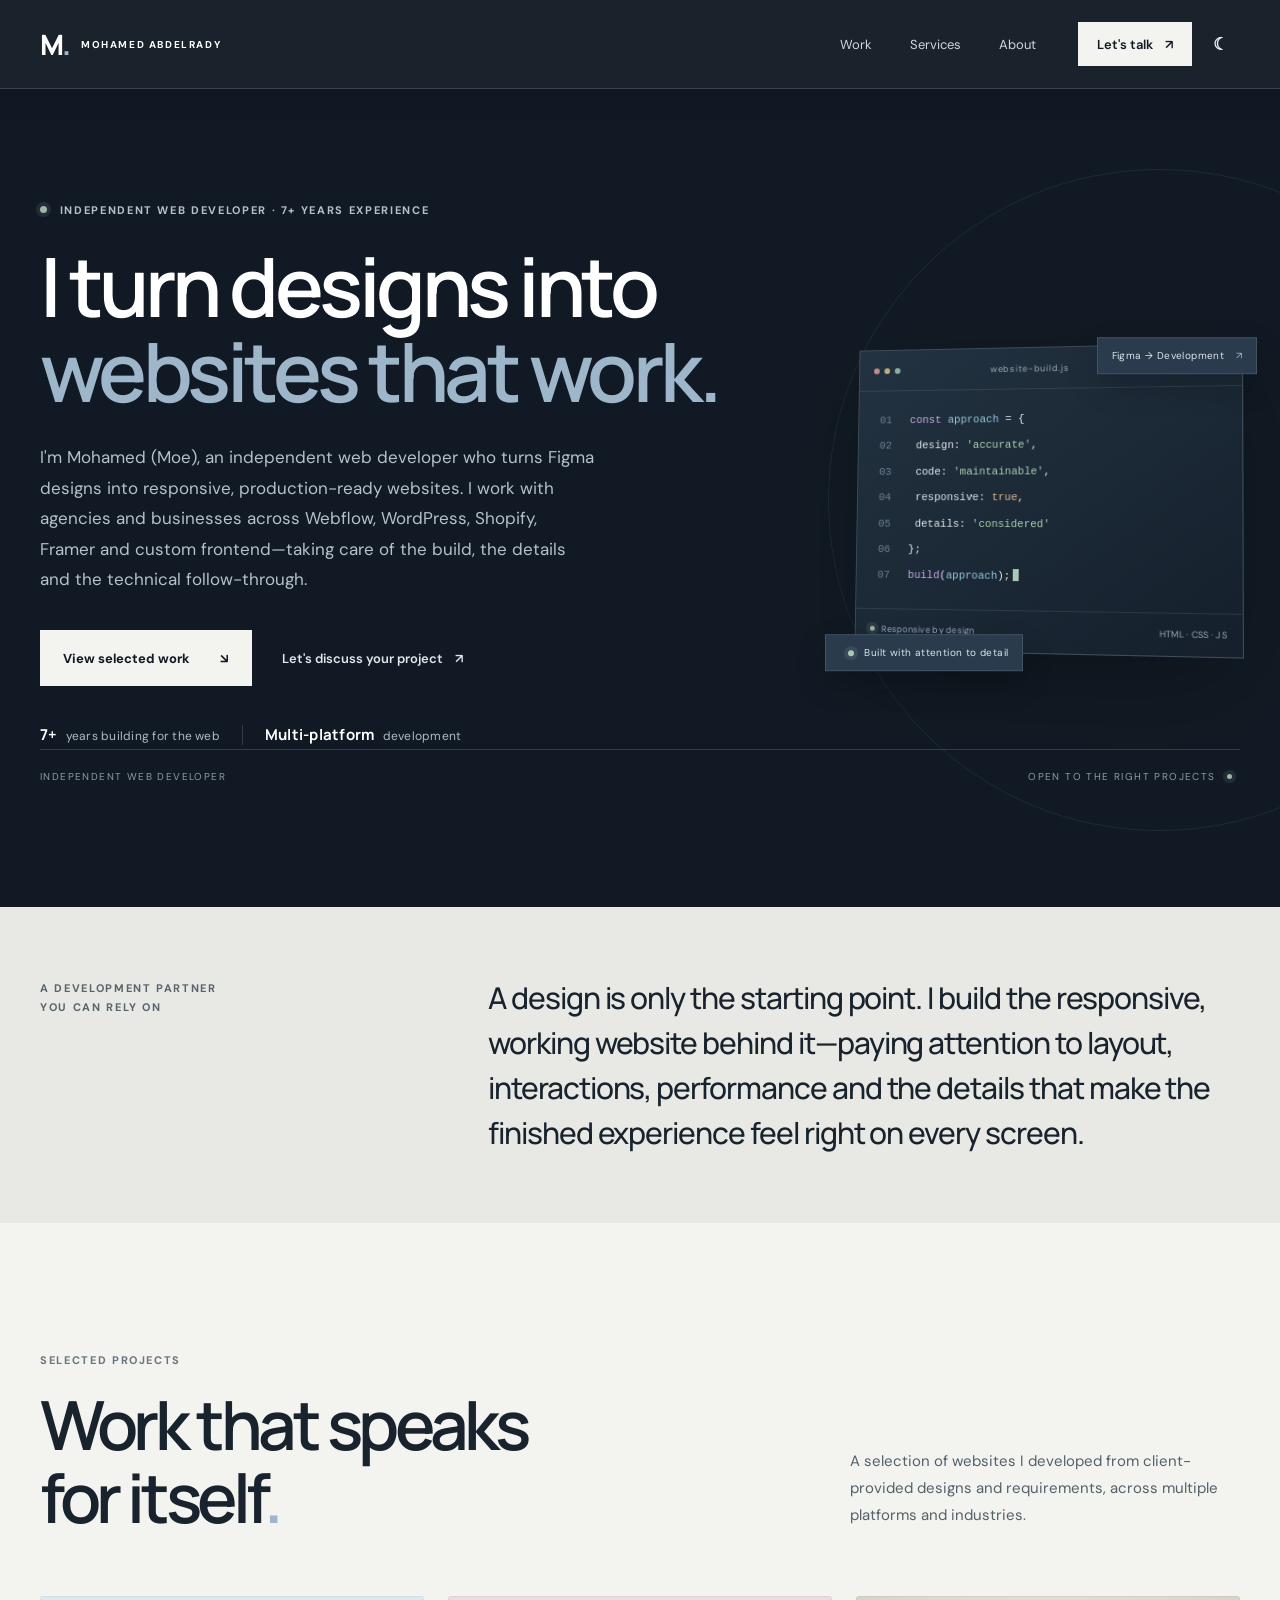
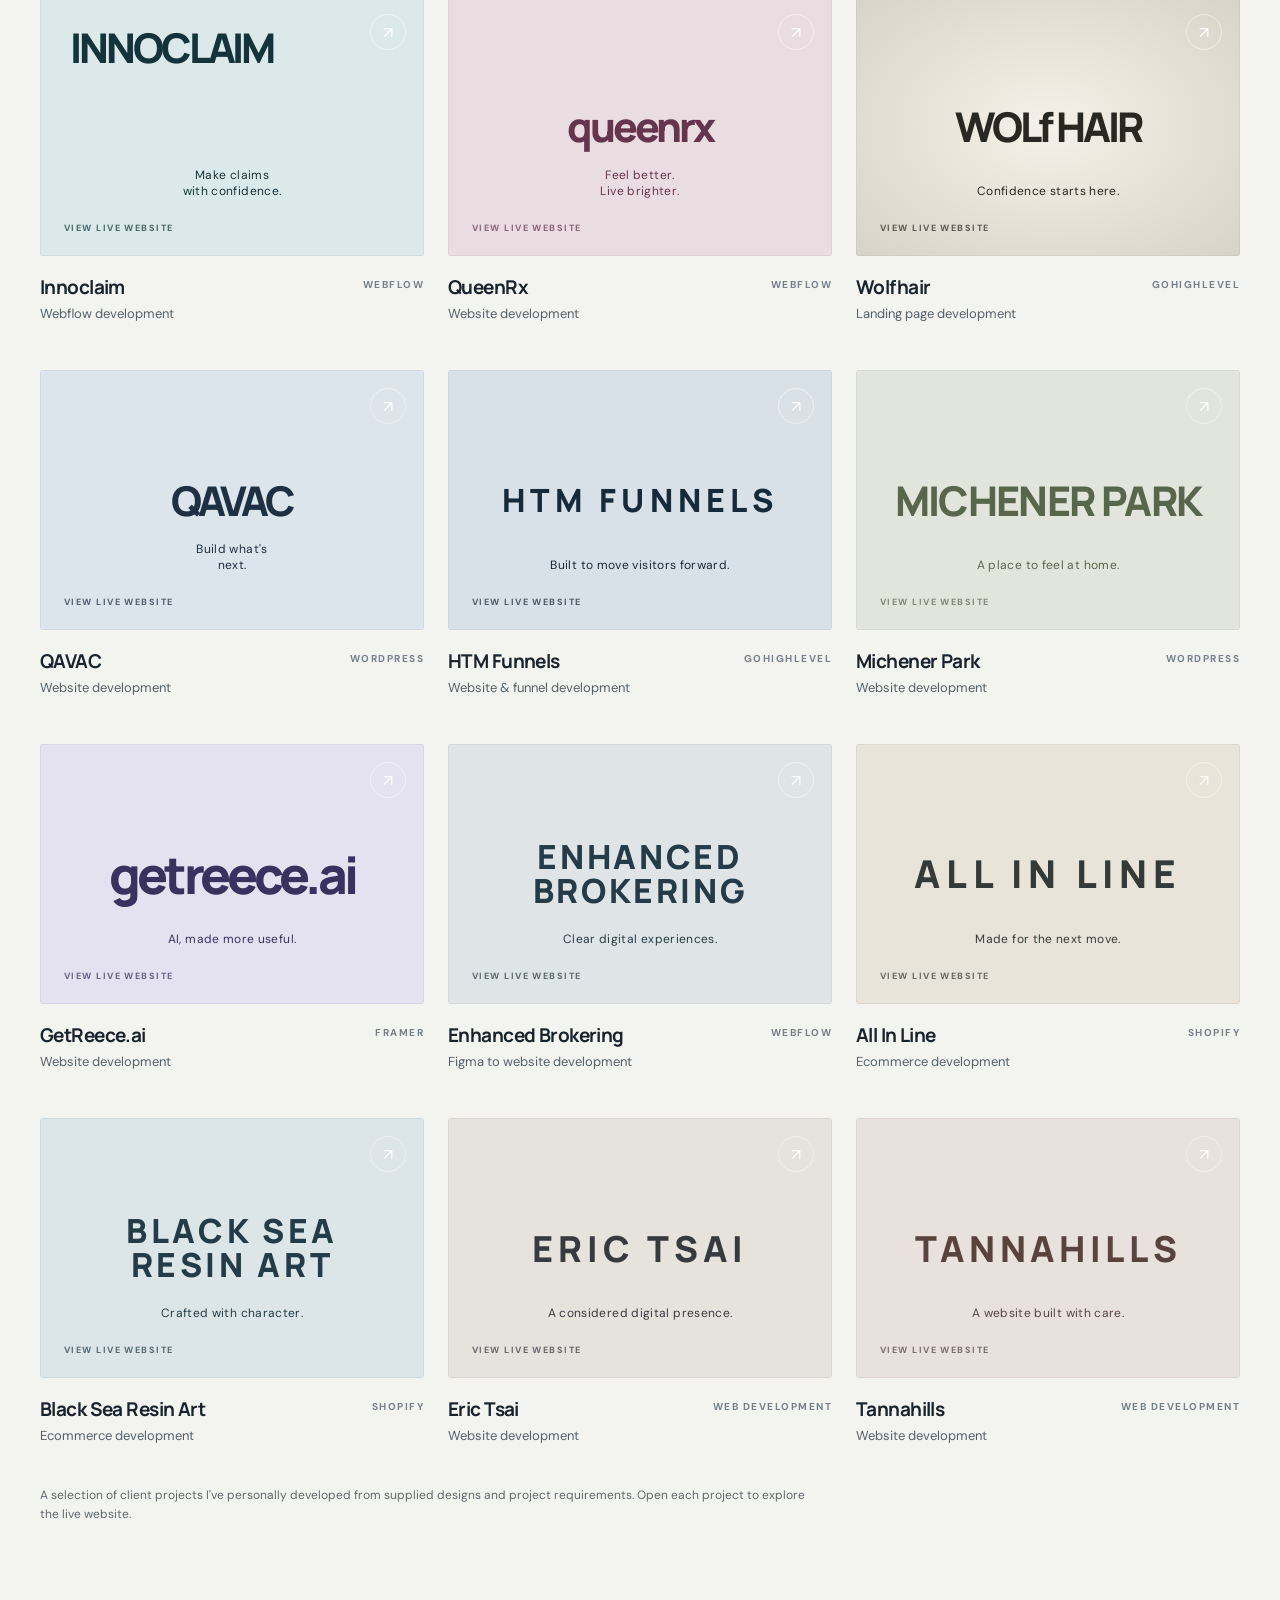
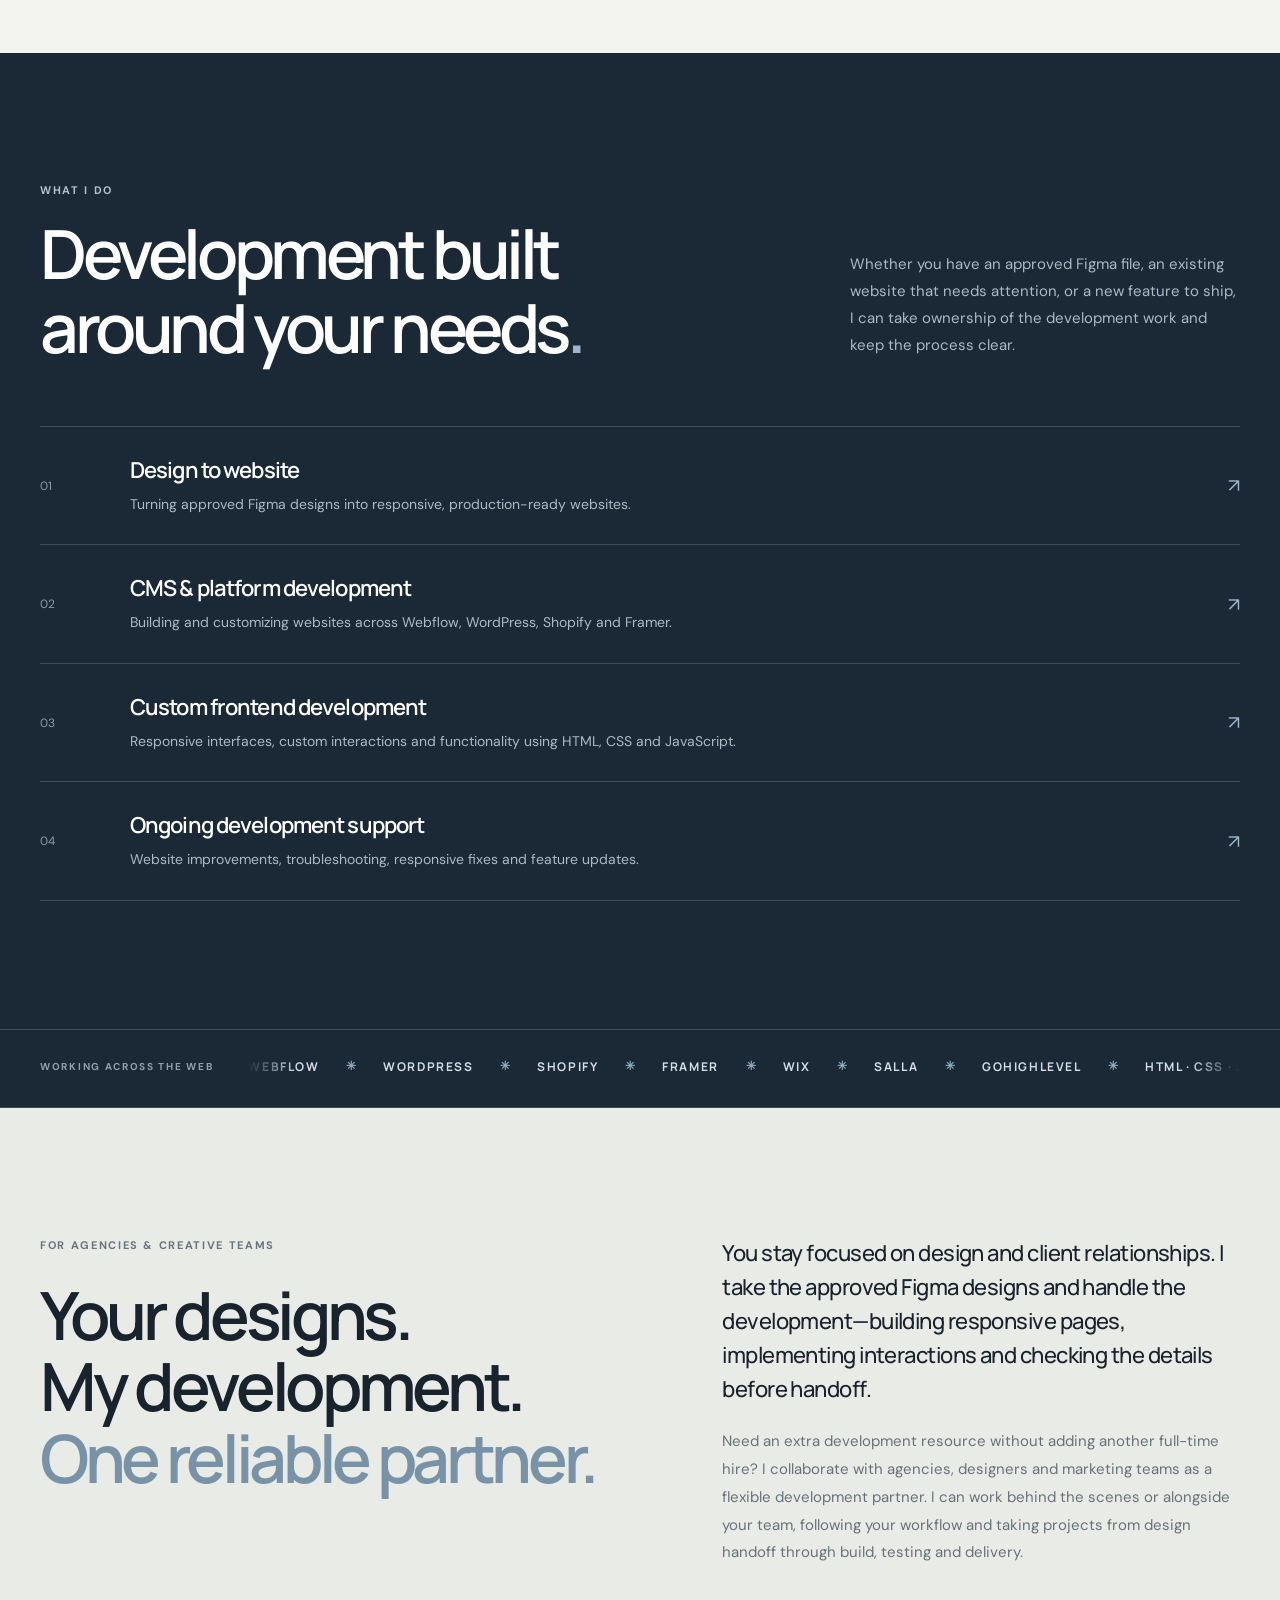
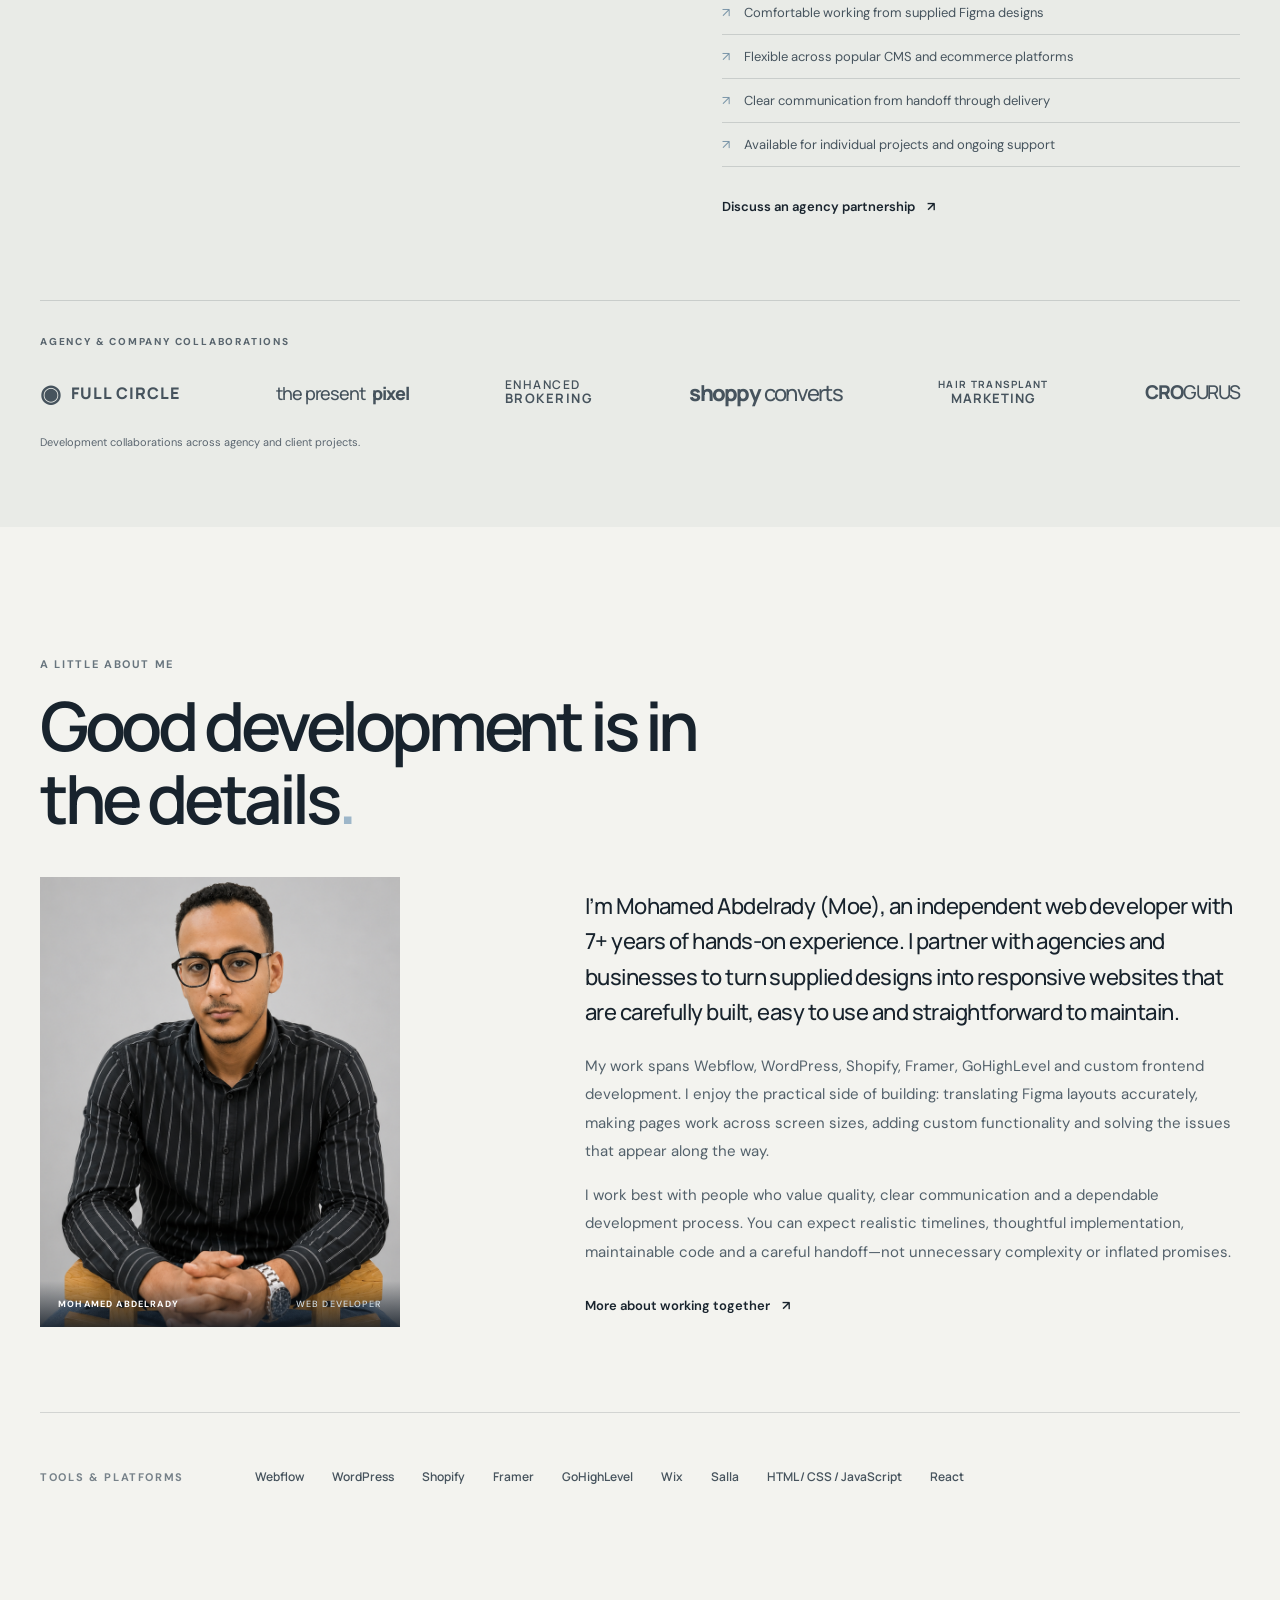
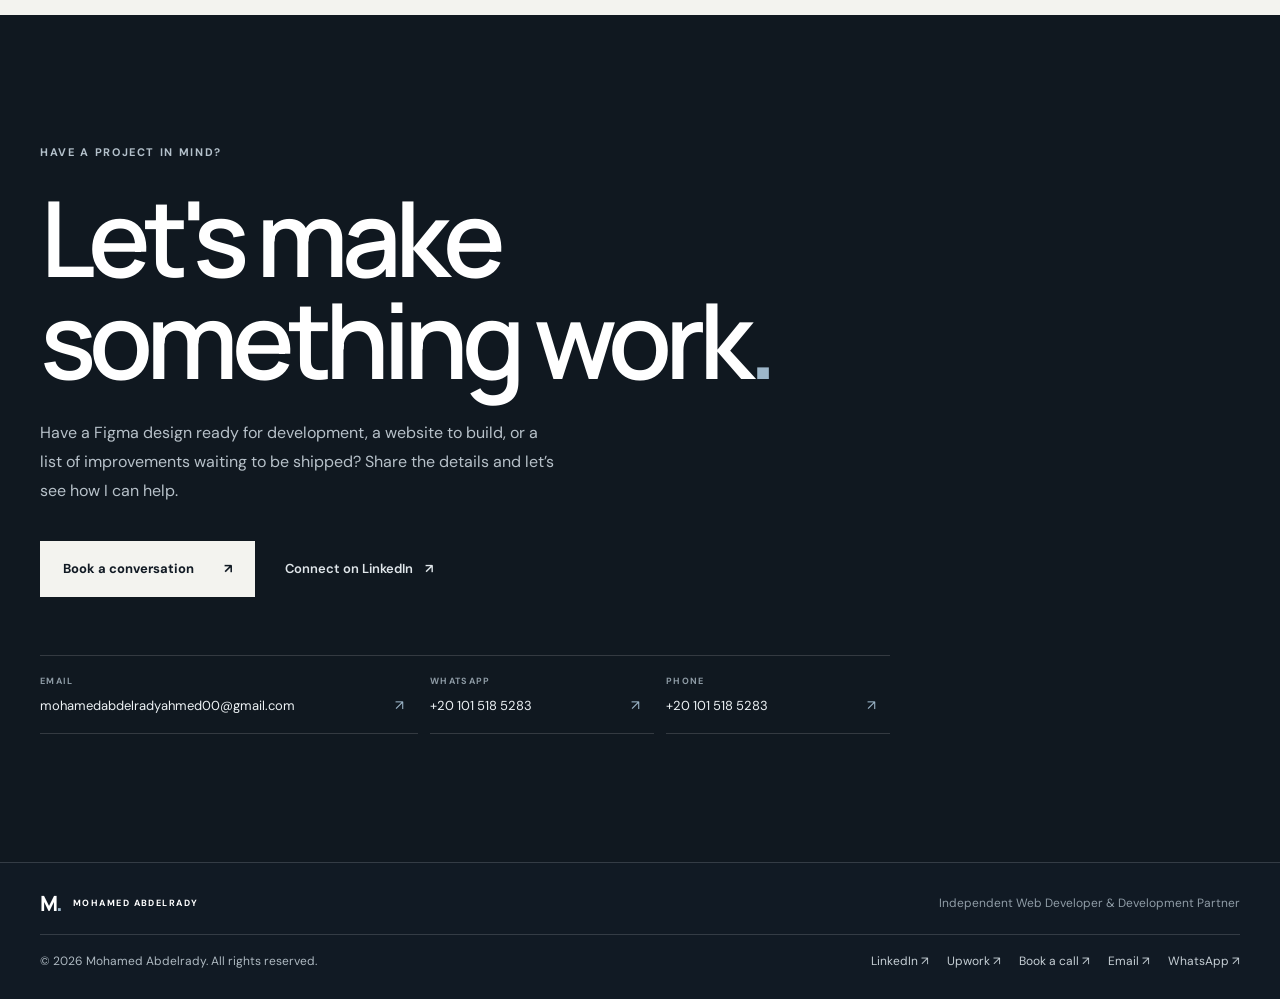
==== commit 54c91b94: "Add files via upload" ====
--- a/index.html
+++ b/index.html
@@ -5,27 +5,39 @@
   <meta name="viewport" content="width=device-width, initial-scale=1">
   <meta name="theme-color" content="#111a24">
   <meta name="robots" content="index,follow,max-image-preview:large">
-  <link rel="canonical" href="https://mohamedabdelrady.com/">
+  <link rel="canonical" href="https://mohamed-abdelrady.github.io/Personal-Brand/">
+  <link rel="icon" href="assets/favicon.svg" type="image/svg+xml">
+  <link rel="icon" href="assets/favicon-32.png" type="image/png" sizes="32x32">
+  <link rel="icon" href="assets/favicon-16.png" type="image/png" sizes="16x16">
+  <link rel="apple-touch-icon" href="assets/apple-touch-icon.png">
+  <link rel="manifest" href="site.webmanifest">
   <meta property="og:site_name" content="Mohamed Abdelrady">
-  <meta property="og:url" content="https://mohamedabdelrady.com/">
-  <meta property="og:image" content="https://mohamedabdelrady.com/assets/images/og-cover.jpg">
+  <meta property="og:url" content="https://mohamed-abdelrady.github.io/Personal-Brand/">
+  <meta property="og:image" content="https://mohamed-abdelrady.github.io/Personal-Brand/assets/images/og-cover.jpg">
+  <meta property="og:image:secure_url" content="https://mohamed-abdelrady.github.io/Personal-Brand/assets/images/og-cover.jpg">
+  <meta property="og:image:type" content="image/jpeg">
+  <meta property="og:image:width" content="1200">
+  <meta property="og:image:height" content="630">
+  <meta property="og:image:alt" content="Mohamed Abdelrady — Web Developer and Development Partner">
+  <meta property="og:locale" content="en_US">
   <meta name="twitter:card" content="summary_large_image">
-  <meta name="twitter:title" content="Mohamed Abdelrady | Web Developer & Development Partner">
+  <meta name="twitter:title" content="Mohamed Abdelrady | Webflow & Frontend Developer">
   <meta name="twitter:description" content="Figma-to-website development for agencies and businesses. Webflow, WordPress, Shopify, Framer, Wix, Salla and custom frontend.">
-  <meta name="twitter:image" content="https://mohamedabdelrady.com/assets/images/og-cover.jpg">
+  <meta name="twitter:image" content="https://mohamed-abdelrady.github.io/Personal-Brand/assets/images/og-cover.jpg">
+  <meta name="twitter:image:alt" content="Mohamed Abdelrady — Web Developer and Development Partner">
   <meta name="color-scheme" content="light dark">
-  <meta name="description" content="Mohamed Abdelrady (Moe) is an independent web developer and agency development partner, turning Figma designs into responsive Webflow, WordPress, Shopify, Framer, Wix, Salla and custom websites.">
+  <meta name="description" content="Mohamed Abdelrady (Moe) is a Webflow and frontend developer with 7+ years of experience, building responsive websites from Figma designs for agencies and businesses.">
   <meta property="og:type" content="website">
-  <meta property="og:title" content="Mohamed Abdelrady — Web Developer & Development Partner">
+  <meta property="og:title" content="Mohamed Abdelrady — Webflow & Frontend Developer">
   <meta property="og:description" content="Figma to finished website. Reliable development for agencies and businesses.">
   <meta name="author" content="Mohamed Abdelrady">
-  <title>Mohamed Abdelrady — Web Developer & Development Partner</title>
+  <title>Mohamed Abdelrady | Webflow & Frontend Developer</title>
   <link rel="preconnect" href="https://fonts.googleapis.com">
   <link rel="preconnect" href="https://fonts.gstatic.com" crossorigin>
   <link href="https://fonts.googleapis.com/css2?family=DM+Sans:wght@400;500;600;700&family=Manrope:wght@400;500;600;700;800&display=swap" rel="stylesheet">
   <link rel="stylesheet" href="css/style.css">
   <script type="application/ld+json">
-  {"@context":"https://schema.org","@type":"Person","name":"Mohamed Abdelrady","alternateName":"Moe","url":"https://mohamedabdelrady.com/","jobTitle":"Web Developer & Development Partner","description":"Independent web developer helping agencies and businesses turn Figma designs into responsive websites.","email":"mohamedabdelradyahmed00@gmail.com","telephone":"+201015185283","sameAs":["https://www.linkedin.com/in/mohamed-abdelrady/","https://upwork.com/freelancers/moaburehab"],"knowsAbout":["Webflow development","WordPress development","Shopify development","Framer development","GoHighLevel","Frontend development","HTML","CSS","JavaScript","React"]}
+  {"@context":"https://schema.org","@type":"Person","name":"Mohamed Abdelrady","alternateName":"Moe","url":"https://mohamed-abdelrady.github.io/Personal-Brand/","jobTitle":"Web Developer & Development Partner","description":"Independent web developer helping agencies and businesses turn Figma designs into responsive websites.","email":"mohamedabdelradyahmed00@gmail.com","telephone":"+201015185283","sameAs":["https://www.linkedin.com/in/mohamed-abdelrady/","https://upwork.com/freelancers/moaburehab"],"knowsAbout":["Webflow development","WordPress development","Shopify development","Framer development","GoHighLevel","Frontend development","HTML","CSS","JavaScript","React"]}
   </script>
   <script src="js/main.js" defer></script>
 </head>
--- a/css/style.css
+++ b/css/style.css
@@ -19,7 +19,7 @@
 }
 html {
   scroll-behavior: smooth;
-  scroll-padding-top: 84px;
+  scroll-padding-top: 89px;
 }
 body {
   margin: 0;
@@ -354,7 +354,7 @@
   align-items: start;
 }
 .section-kicker {
-  color: #77828a;
+  color: #58636c;
   margin: 4px 0 0;
 }
 .intro-statement {
@@ -572,7 +572,7 @@
 }
 .portfolio-disclaimer {
   margin: 35px 0 0;
-  color: #7c858b;
+  color: #5d6871;
   font-size: 10px;
   line-height: 1.6;
 }
@@ -733,7 +733,7 @@
   align-items: center;
 }
 .copyright {
-  color: #74818b;
+  color: #aeb9c1;
   font-size: 12px;
 }
 :focus-visible {
@@ -1884,7 +1884,7 @@
 }
 .collaboration-label {
   margin: 0 0 28px;
-  color: #75818a;
+  color: #59656e;
   font-size: 10px;
   font-weight: 800;
   letter-spacing: 0.18em;
@@ -1899,8 +1899,8 @@
 .collab-logo {
   display: inline-flex;
   align-items: center;
-  color: #53616b;
-  opacity: 0.86;
+  color: #46535d;
+  opacity: 1;
   white-space: nowrap;
 }
 .collab-fullcircle {
@@ -1966,7 +1966,7 @@
 }
 .collaboration-note {
   margin: 26px 0 0;
-  color: #879199;
+  color: #5b6670;
   font-size: 11px;
 }
 .about-copy p {
@@ -2130,7 +2130,7 @@
   font-size: 11px;
 }
 html {
-  scroll-padding-top: 104px;
+  scroll-padding-top: 89px;
 }
 @media (max-width: 680px) {
   .primary-nav .theme-toggle {
@@ -2153,10 +2153,20 @@
   background: #151f2a;
   color: #edf2f5;
 }
-body[data-theme='dark'] .section-kicker,
 body[data-theme='dark'] .eyebrow-dark,
 body[data-theme='dark'] .tech-label {
   color: #9aabb8;
+}
+body[data-theme='dark'] .section-kicker,
+body[data-theme='dark'] .portfolio-disclaimer,
+body[data-theme='dark'] .collaboration-label,
+body[data-theme='dark'] .collaboration-note {
+  color: #b7c4ce;
+}
+
+body[data-theme='dark'] .collab-logo {
+  color: #c6d1d9;
+  opacity: 1;
 }
 body[data-theme='dark'] .intro-statement,
 body[data-theme='dark'] .section-heading h2,
@@ -2190,8 +2200,7 @@
   color: #edf2f5;
 }
 body[data-theme='dark'] .project-meta p,
-body[data-theme='dark'] .project-type,
-body[data-theme='dark'] .portfolio-disclaimer {
+body[data-theme='dark'] .project-type {
   color: #a7b4be;
 }
 body[data-theme='dark'] .project-visual::after {
@@ -2214,7 +2223,7 @@
   --muted-dark: #53616b;
 }
 html {
-  scroll-padding-top: 96px;
+  scroll-padding-top: 89px;
 }
 .site-header {
   background: rgba(17, 26, 36, 0.96);
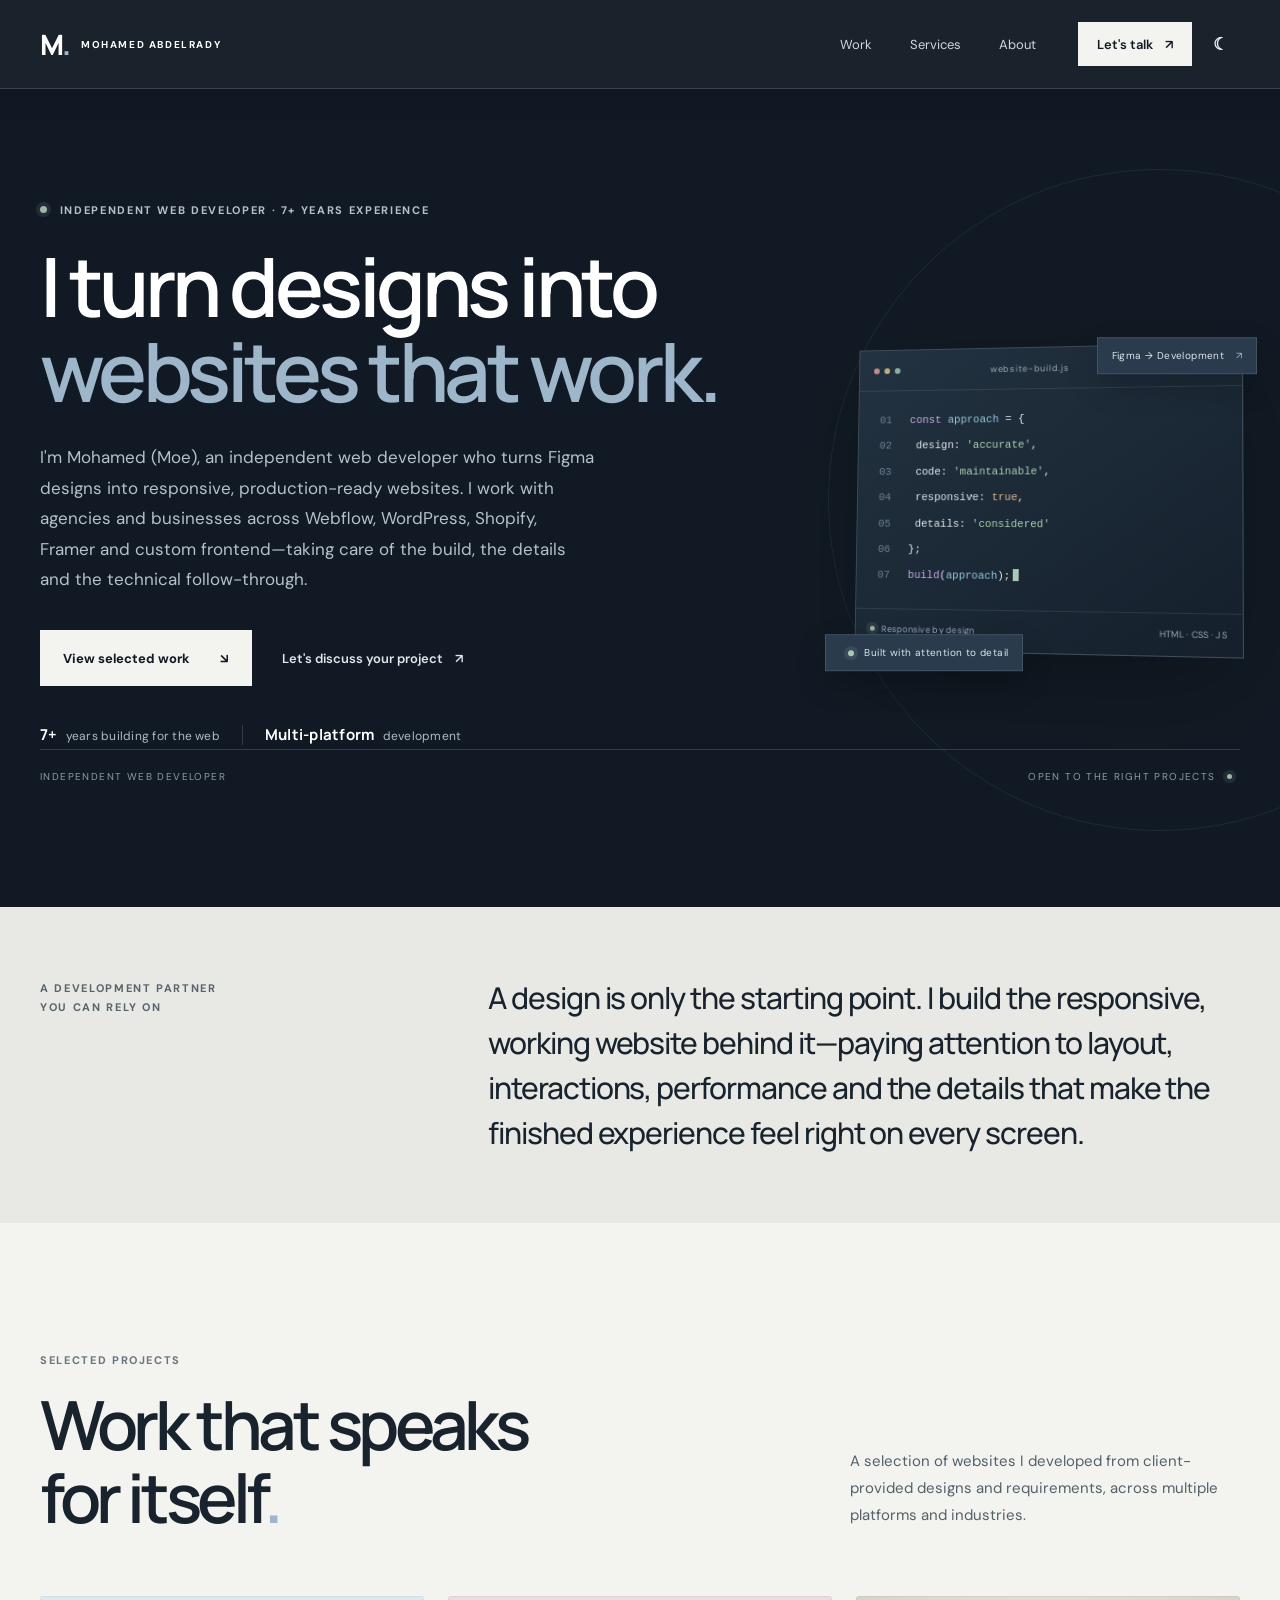
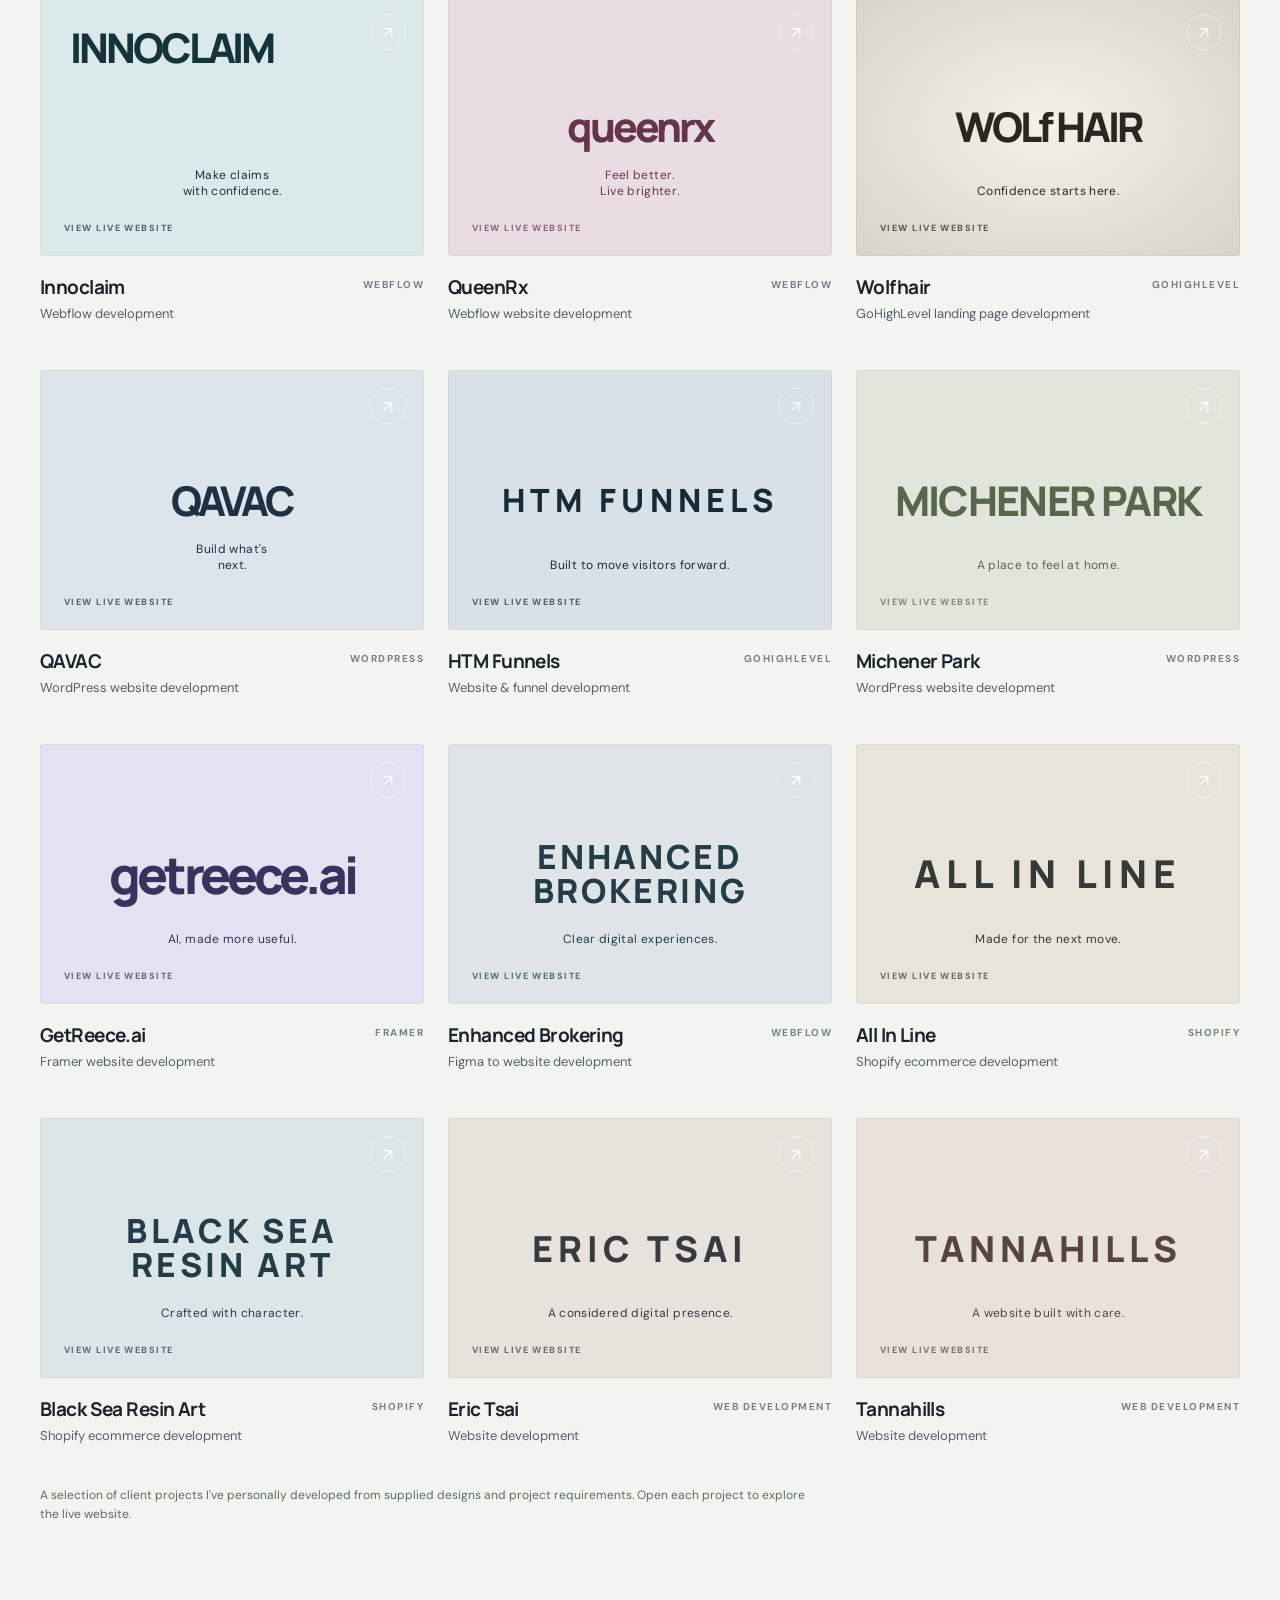
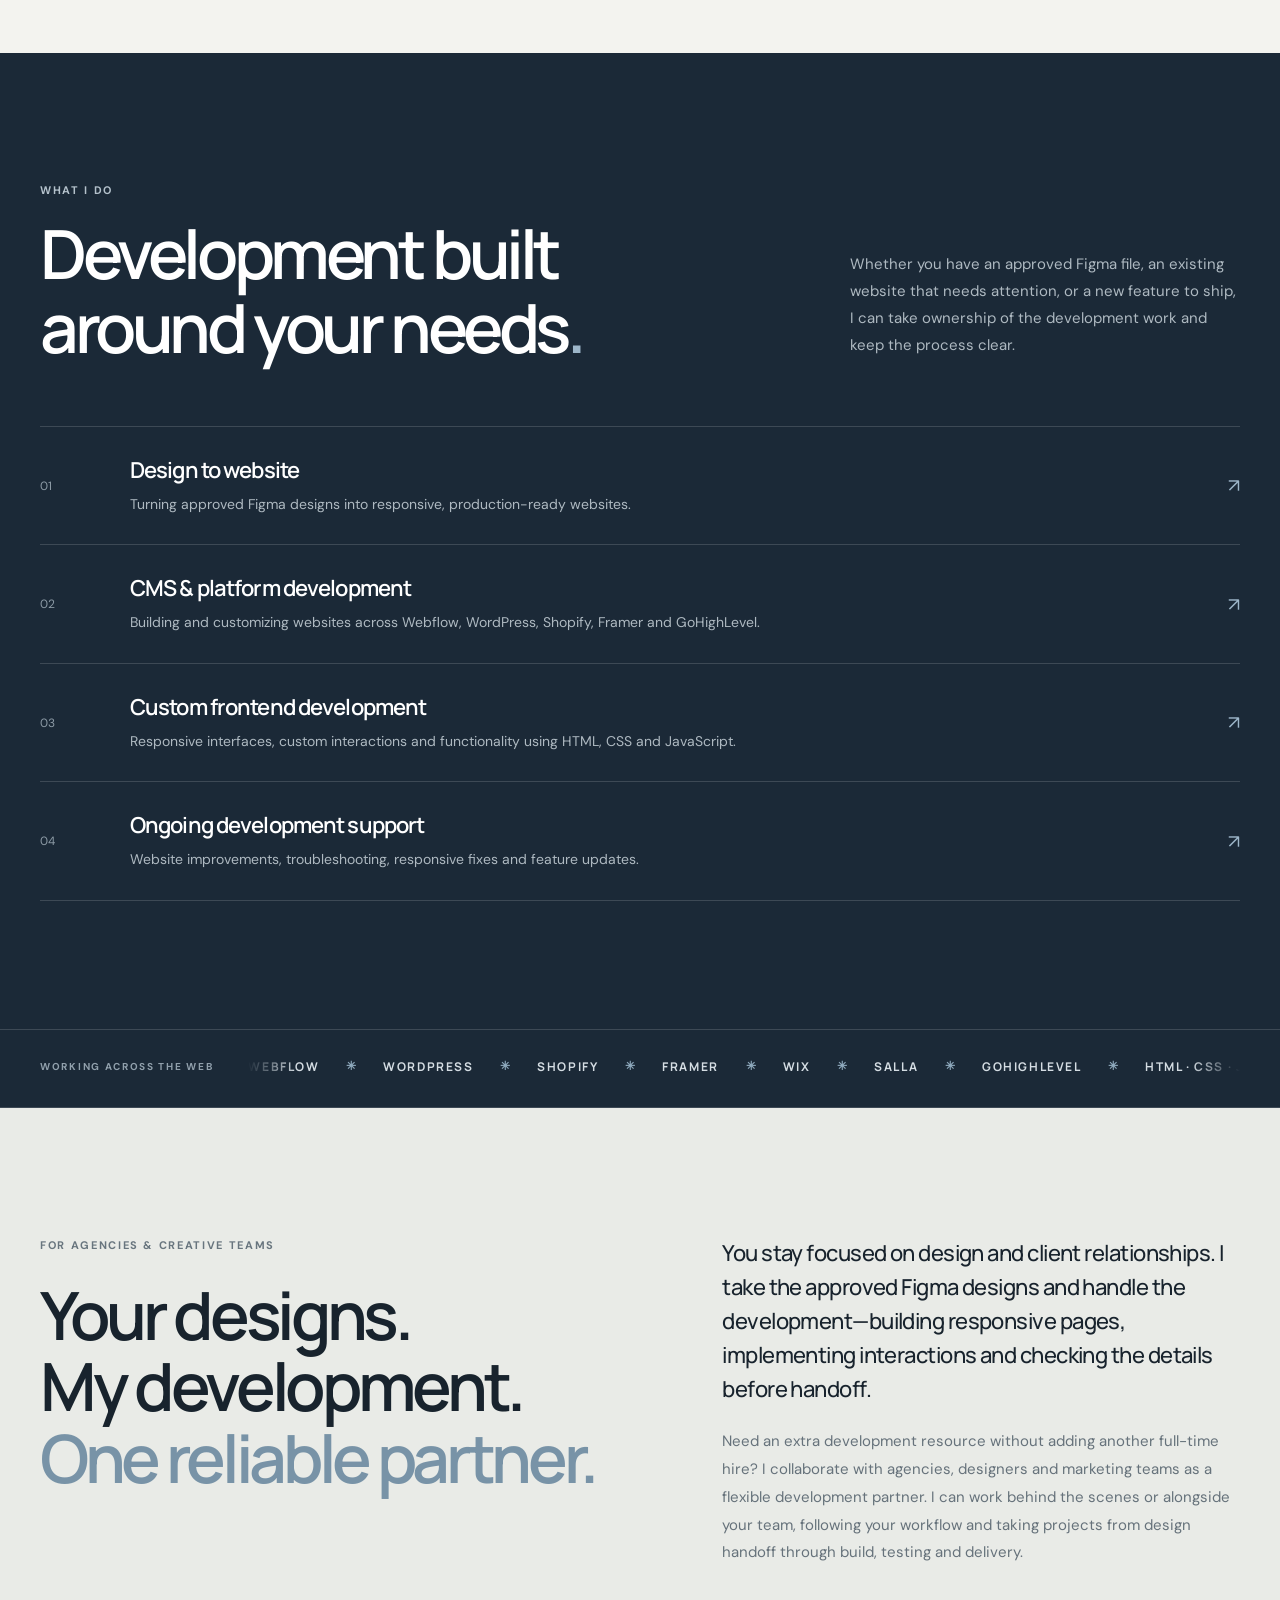
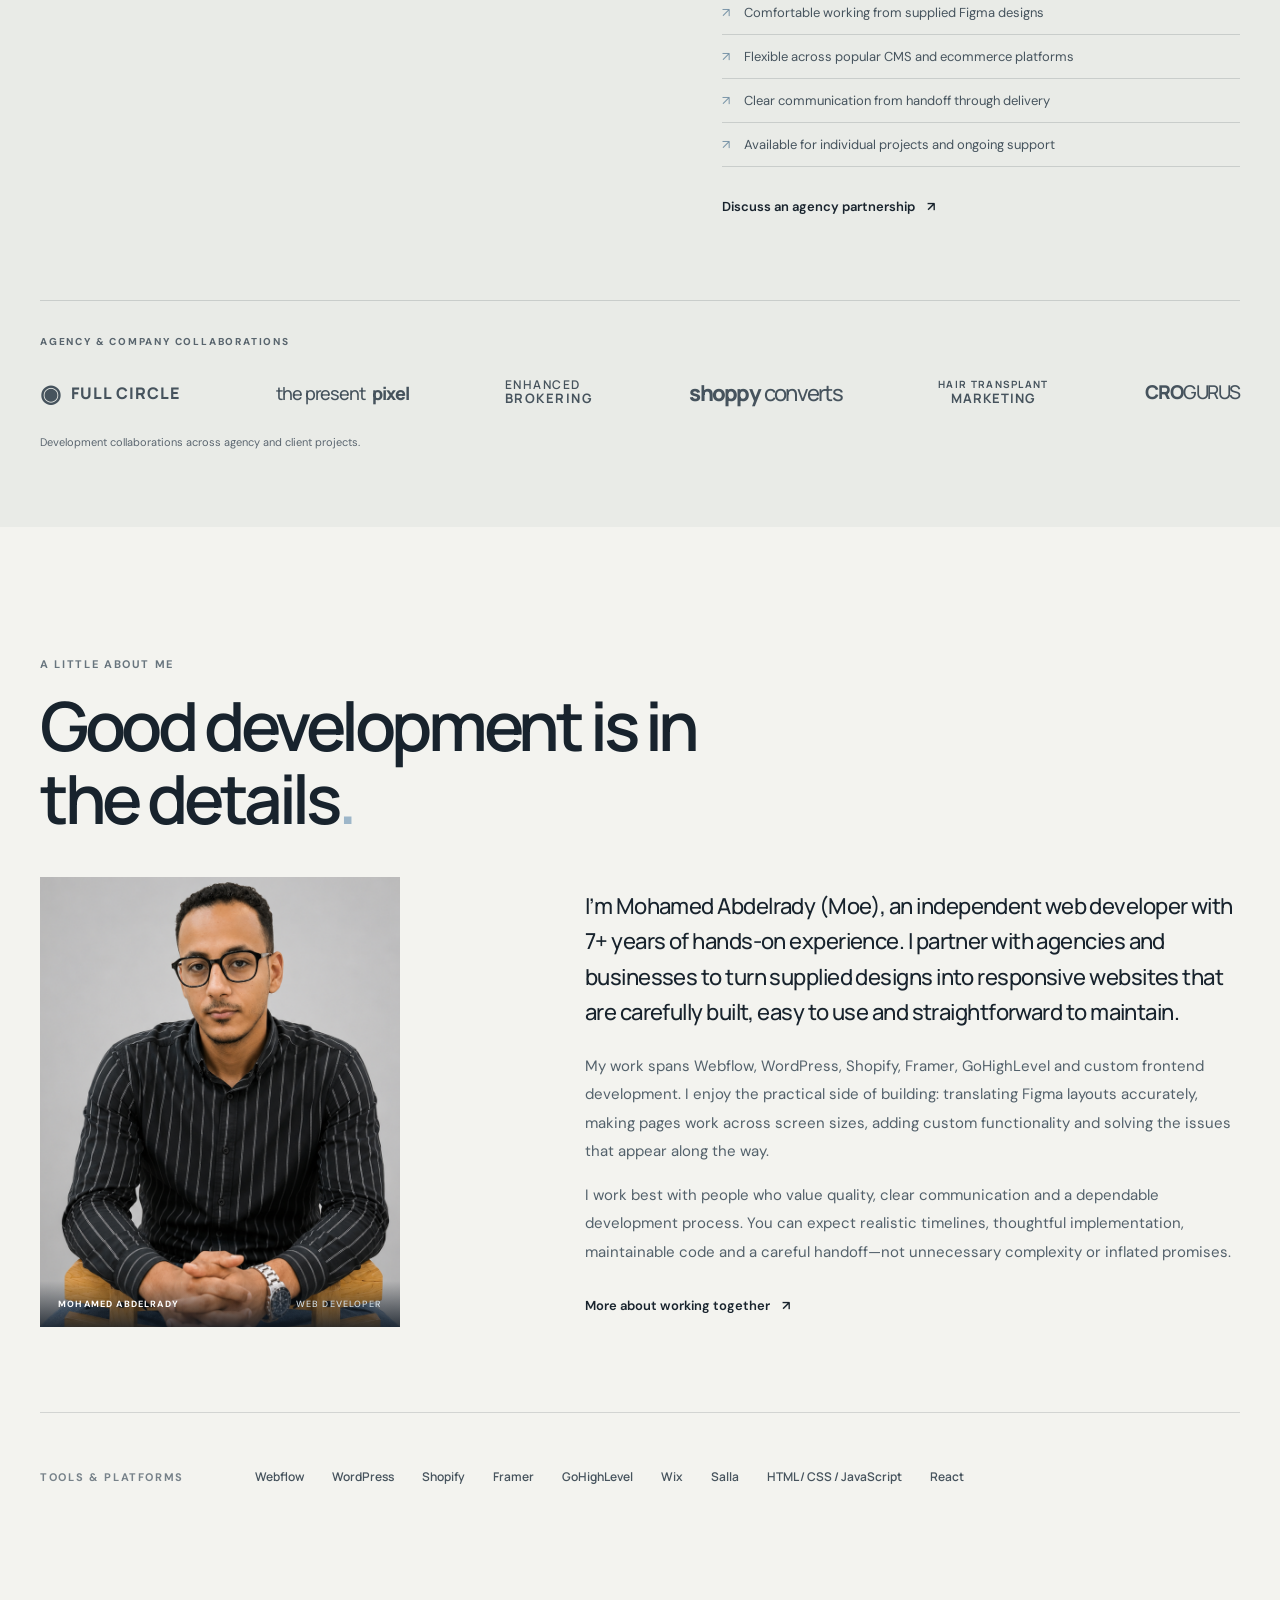
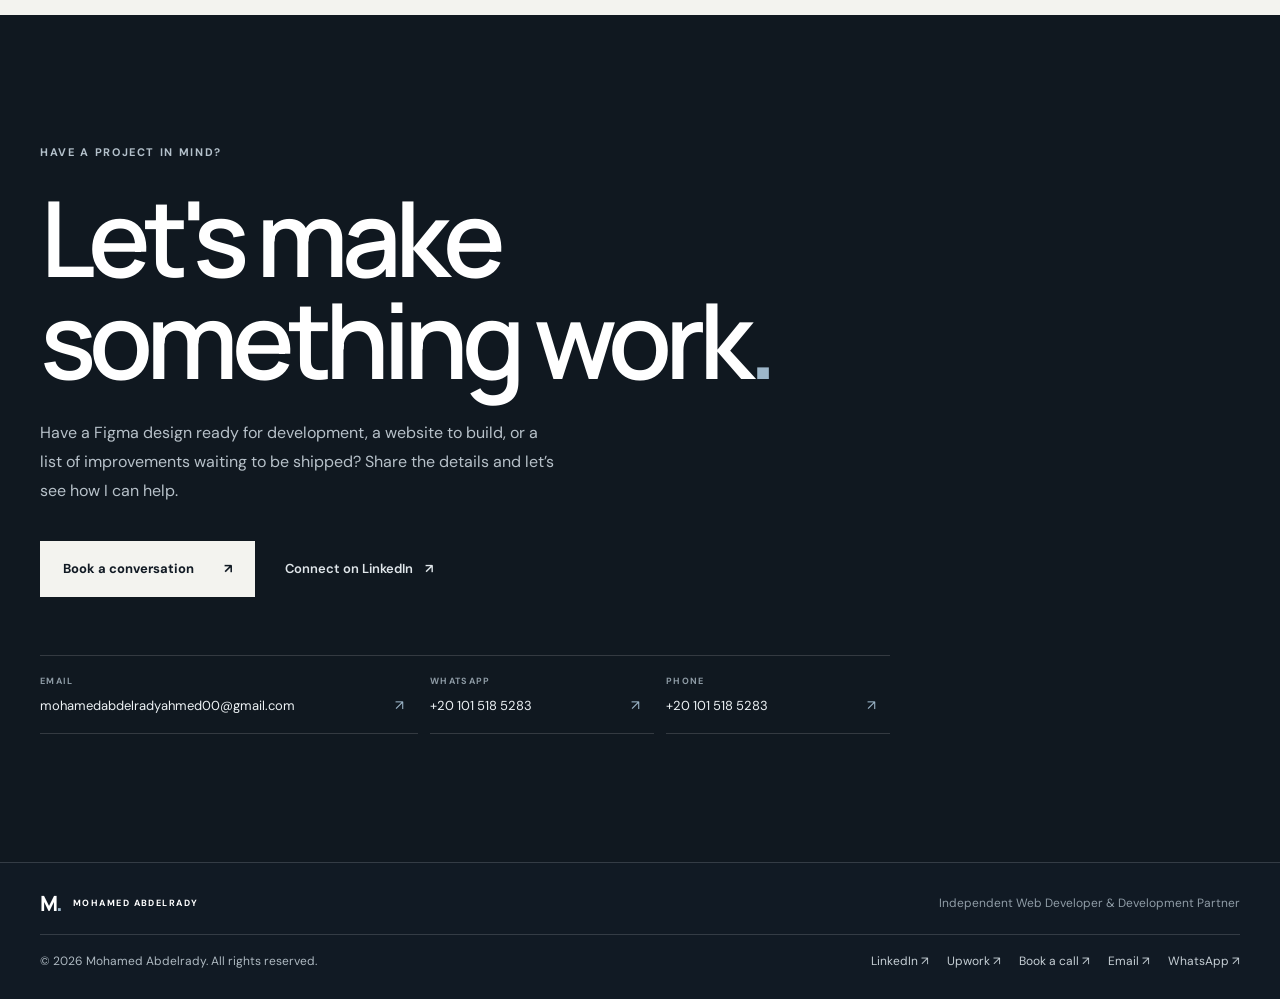
==== commit b0d69d95: "Add files via upload" ====
--- a/index.html
+++ b/index.html
@@ -21,17 +21,17 @@
   <meta property="og:image:alt" content="Mohamed Abdelrady — Web Developer and Development Partner">
   <meta property="og:locale" content="en_US">
   <meta name="twitter:card" content="summary_large_image">
-  <meta name="twitter:title" content="Mohamed Abdelrady | Webflow & Frontend Developer">
+  <meta name="twitter:title" content="Mohamed Abdelrady | Web Developer & Development Partner">
   <meta name="twitter:description" content="Figma-to-website development for agencies and businesses. Webflow, WordPress, Shopify, Framer, Wix, Salla and custom frontend.">
   <meta name="twitter:image" content="https://mohamed-abdelrady.github.io/Personal-Brand/assets/images/og-cover.jpg">
   <meta name="twitter:image:alt" content="Mohamed Abdelrady — Web Developer and Development Partner">
   <meta name="color-scheme" content="light dark">
-  <meta name="description" content="Mohamed Abdelrady (Moe) is a Webflow and frontend developer with 7+ years of experience, building responsive websites from Figma designs for agencies and businesses.">
+  <meta name="description" content="Mohamed Abdelrady (Moe) is an independent web developer with 7+ years of experience, turning Figma designs into responsive websites using Webflow, WordPress, Shopify, Framer and custom frontend technologies.">
   <meta property="og:type" content="website">
-  <meta property="og:title" content="Mohamed Abdelrady — Webflow & Frontend Developer">
+  <meta property="og:title" content="Mohamed Abdelrady — Web Developer & Development Partner">
   <meta property="og:description" content="Figma to finished website. Reliable development for agencies and businesses.">
   <meta name="author" content="Mohamed Abdelrady">
-  <title>Mohamed Abdelrady | Webflow & Frontend Developer</title>
+  <title>Mohamed Abdelrady | Web Developer & Development Partner</title>
   <link rel="preconnect" href="https://fonts.googleapis.com">
   <link rel="preconnect" href="https://fonts.gstatic.com" crossorigin>
   <link href="https://fonts.googleapis.com/css2?family=DM+Sans:wght@400;500;600;700&family=Manrope:wght@400;500;600;700;800&display=swap" rel="stylesheet">
@@ -149,7 +149,7 @@
               <span class="project-visit-label">VIEW LIVE WEBSITE</span>
             </a>
             <div class="project-meta">
-              <div><h3>QueenRx</h3><p>Website development</p></div>
+              <div><h3>QueenRx</h3><p>Webflow website development</p></div>
               <span class="project-type">WEBFLOW</span>
             </div>
           </article>
@@ -161,7 +161,7 @@
               <span class="project-visit-label">VIEW LIVE WEBSITE</span>
             </a>
             <div class="project-meta">
-              <div><h3>Wolfhair</h3><p>Landing page development</p></div>
+              <div><h3>Wolfhair</h3><p>GoHighLevel landing page development</p></div>
               <span class="project-type">GOHIGHLEVEL</span>
             </div>
           </article>
@@ -173,7 +173,7 @@
               <span class="project-visit-label">VIEW LIVE WEBSITE</span>
             </a>
             <div class="project-meta">
-              <div><h3>QAVAC</h3><p>Website development</p></div>
+              <div><h3>QAVAC</h3><p>WordPress website development</p></div>
               <span class="project-type">WORDPRESS</span>
             </div>
           </article>
@@ -197,7 +197,7 @@
               <span class="project-visit-label">VIEW LIVE WEBSITE</span>
             </a>
             <div class="project-meta">
-              <div><h3>Michener Park</h3><p>Website development</p></div>
+              <div><h3>Michener Park</h3><p>WordPress website development</p></div>
               <span class="project-type">WORDPRESS</span>
             </div>
           </article>
@@ -209,7 +209,7 @@
               <span class="project-visit-label">VIEW LIVE WEBSITE</span>
             </a>
             <div class="project-meta">
-              <div><h3>GetReece.ai</h3><p>Website development</p></div>
+              <div><h3>GetReece.ai</h3><p>Framer website development</p></div>
               <span class="project-type">FRAMER</span>
             </div>
           </article>
@@ -233,7 +233,7 @@
               <span class="project-visit-label">VIEW LIVE WEBSITE</span>
             </a>
             <div class="project-meta">
-              <div><h3>All In Line</h3><p>Ecommerce development</p></div>
+              <div><h3>All In Line</h3><p>Shopify ecommerce development</p></div>
               <span class="project-type">SHOPIFY</span>
             </div>
           </article>
@@ -245,7 +245,7 @@
               <span class="project-visit-label">VIEW LIVE WEBSITE</span>
             </a>
             <div class="project-meta">
-              <div><h3>Black Sea Resin Art</h3><p>Ecommerce development</p></div>
+              <div><h3>Black Sea Resin Art</h3><p>Shopify ecommerce development</p></div>
               <span class="project-type">SHOPIFY</span>
             </div>
           </article>
@@ -289,7 +289,7 @@
         </div>
         <div class="service-list">
           <article class="service-item"><span class="service-number">01</span><div><h3>Design to website</h3><p>Turning approved Figma designs into responsive, production-ready websites.</p></div><span class="service-arrow">↗</span></article>
-          <article class="service-item"><span class="service-number">02</span><div><h3>CMS &amp; platform development</h3><p>Building and customizing websites across Webflow, WordPress, Shopify and Framer.</p></div><span class="service-arrow">↗</span></article>
+          <article class="service-item"><span class="service-number">02</span><div><h3>CMS &amp; platform development</h3><p>Building and customizing websites across Webflow, WordPress, Shopify, Framer and GoHighLevel.</p></div><span class="service-arrow">↗</span></article>
           <article class="service-item"><span class="service-number">03</span><div><h3>Custom frontend development</h3><p>Responsive interfaces, custom interactions and functionality using HTML, CSS and JavaScript.</p></div><span class="service-arrow">↗</span></article>
           <article class="service-item"><span class="service-number">04</span><div><h3>Ongoing development support</h3><p>Website improvements, troubleshooting, responsive fixes and feature updates.</p></div><span class="service-arrow">↗</span></article>
         </div>
@@ -347,7 +347,7 @@
         <div class="about-content-grid">
           <div class="about-visual-column">
             <figure class="profile-portrait">
-              <img src="assets/images/profile.png" alt="Portrait for Mohamed Abdelrady" width="560" height="680" loading="lazy" decoding="async">
+              <img src="assets/images/profile.png" alt="Mohamed Abdelrady, independent web developer" width="560" height="680" loading="lazy" decoding="async">
               <figcaption>MOHAMED ABDELRADY <span>WEB DEVELOPER</span></figcaption>
             </figure>
           </div>
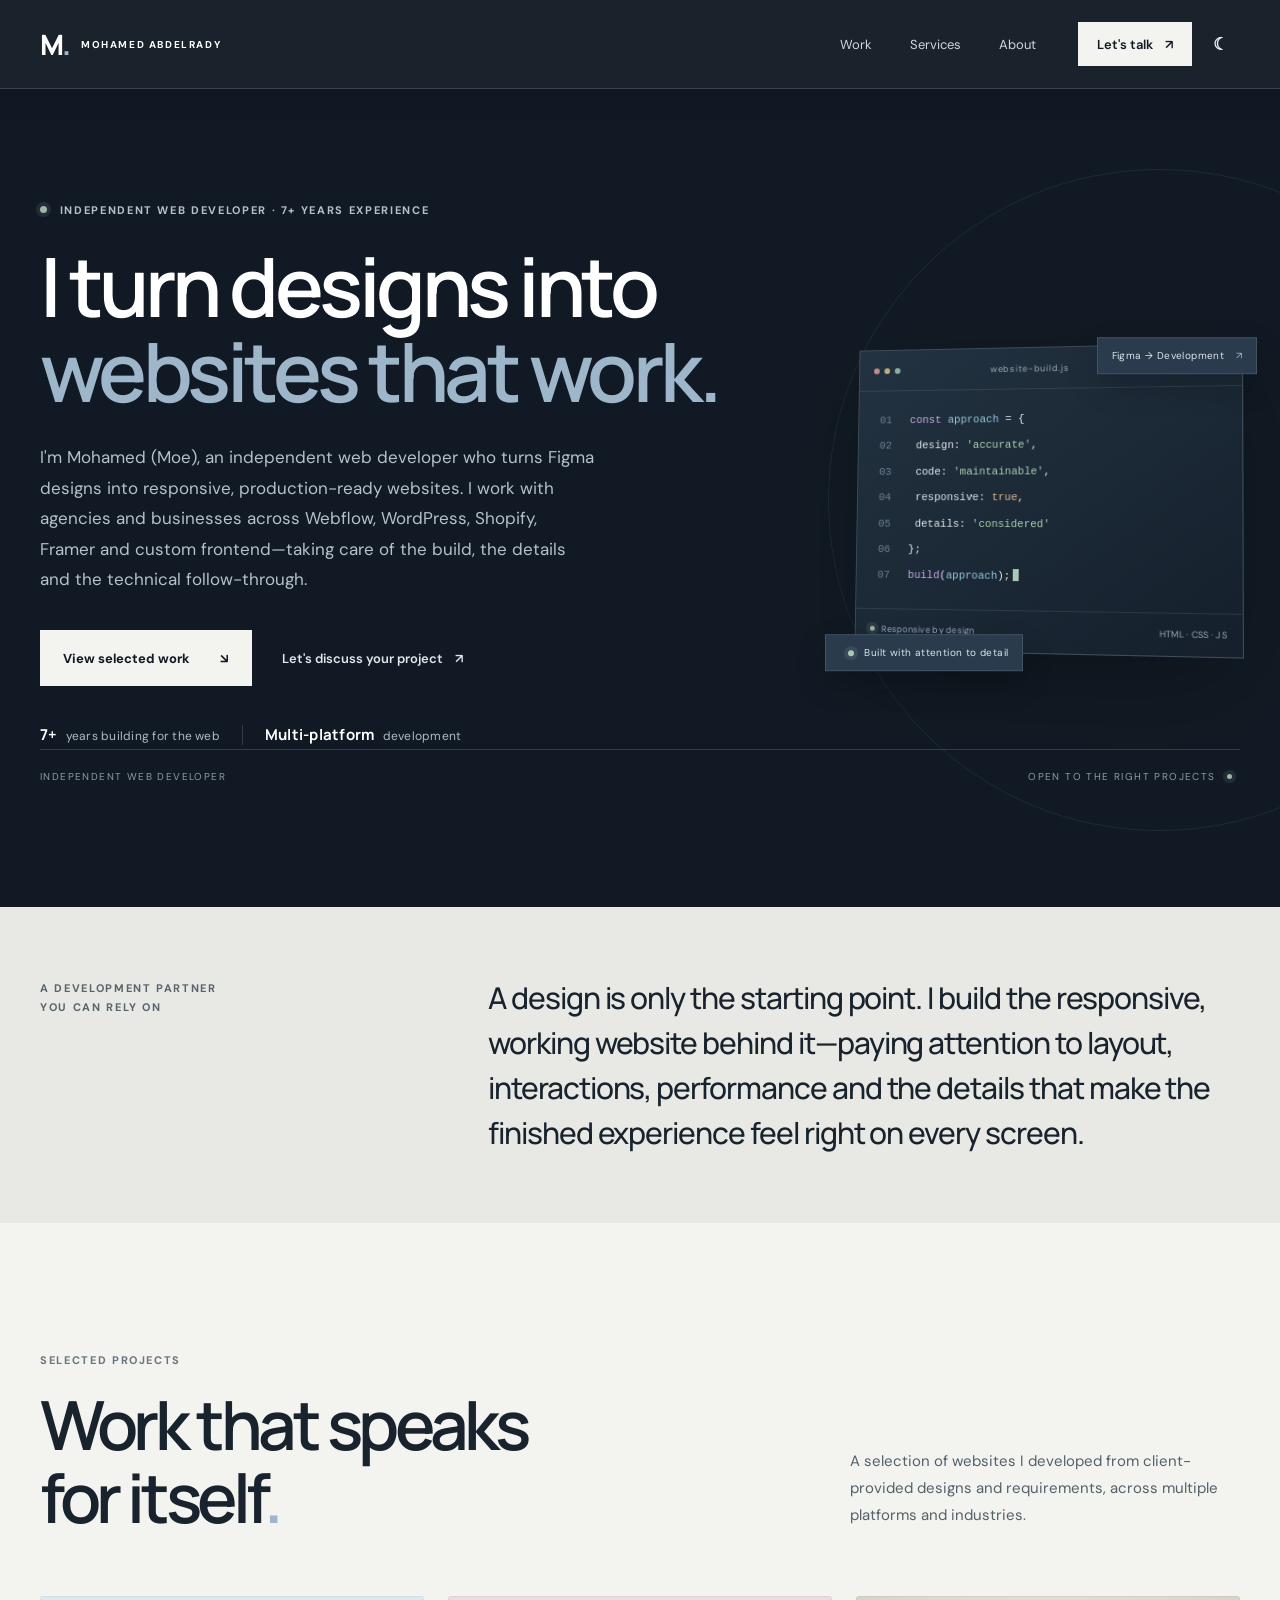
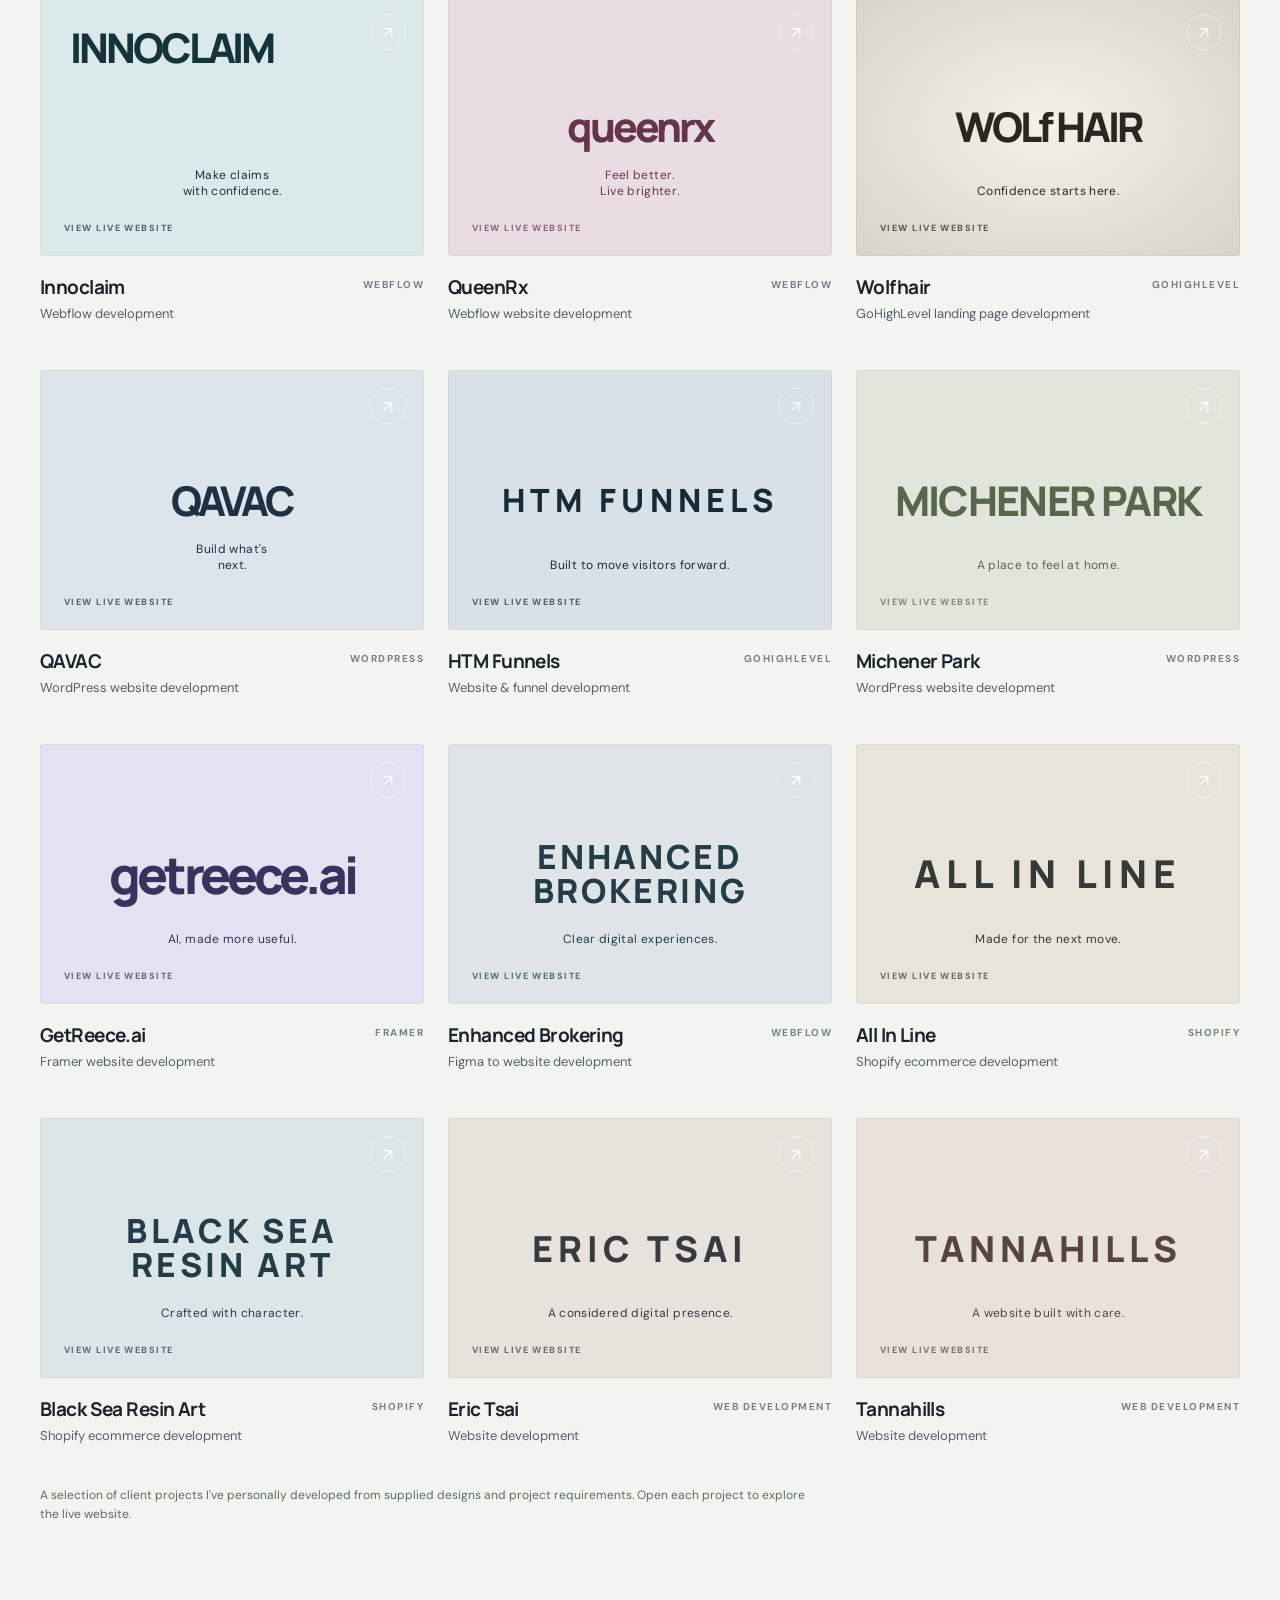
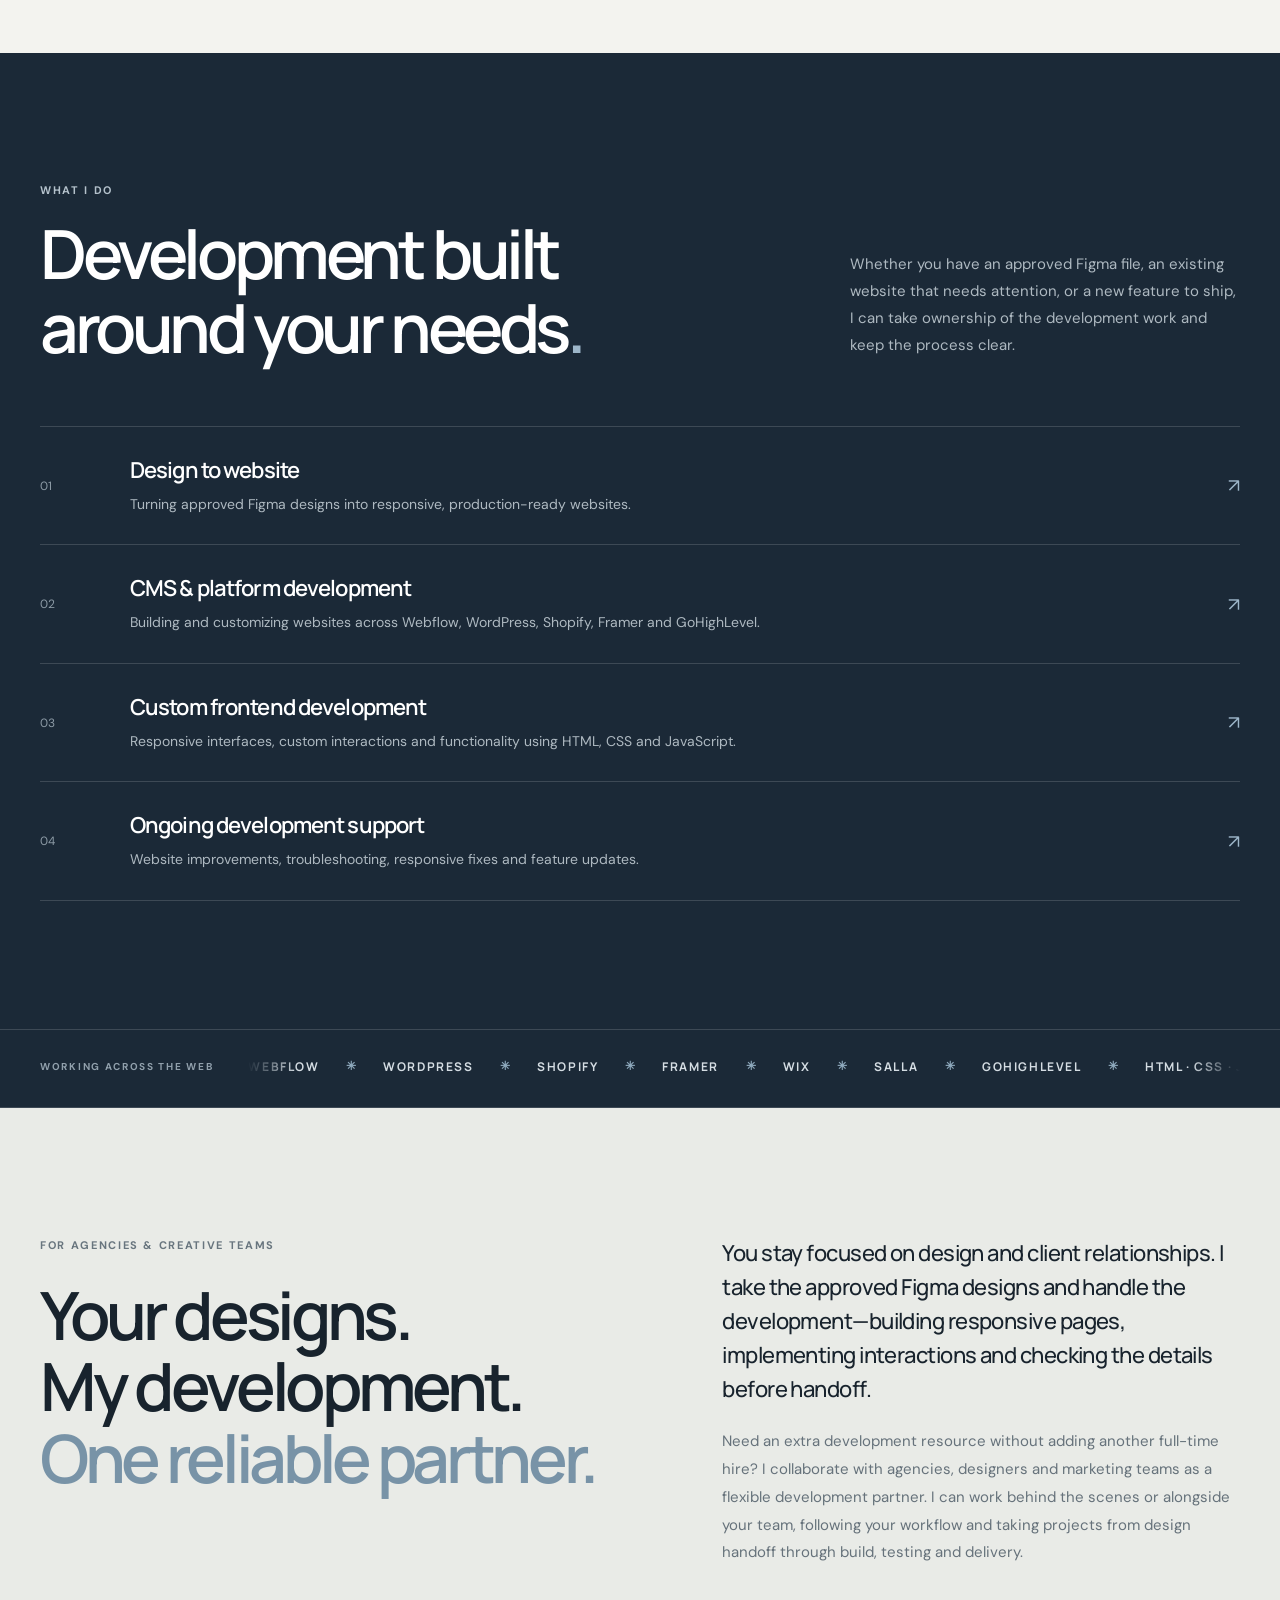
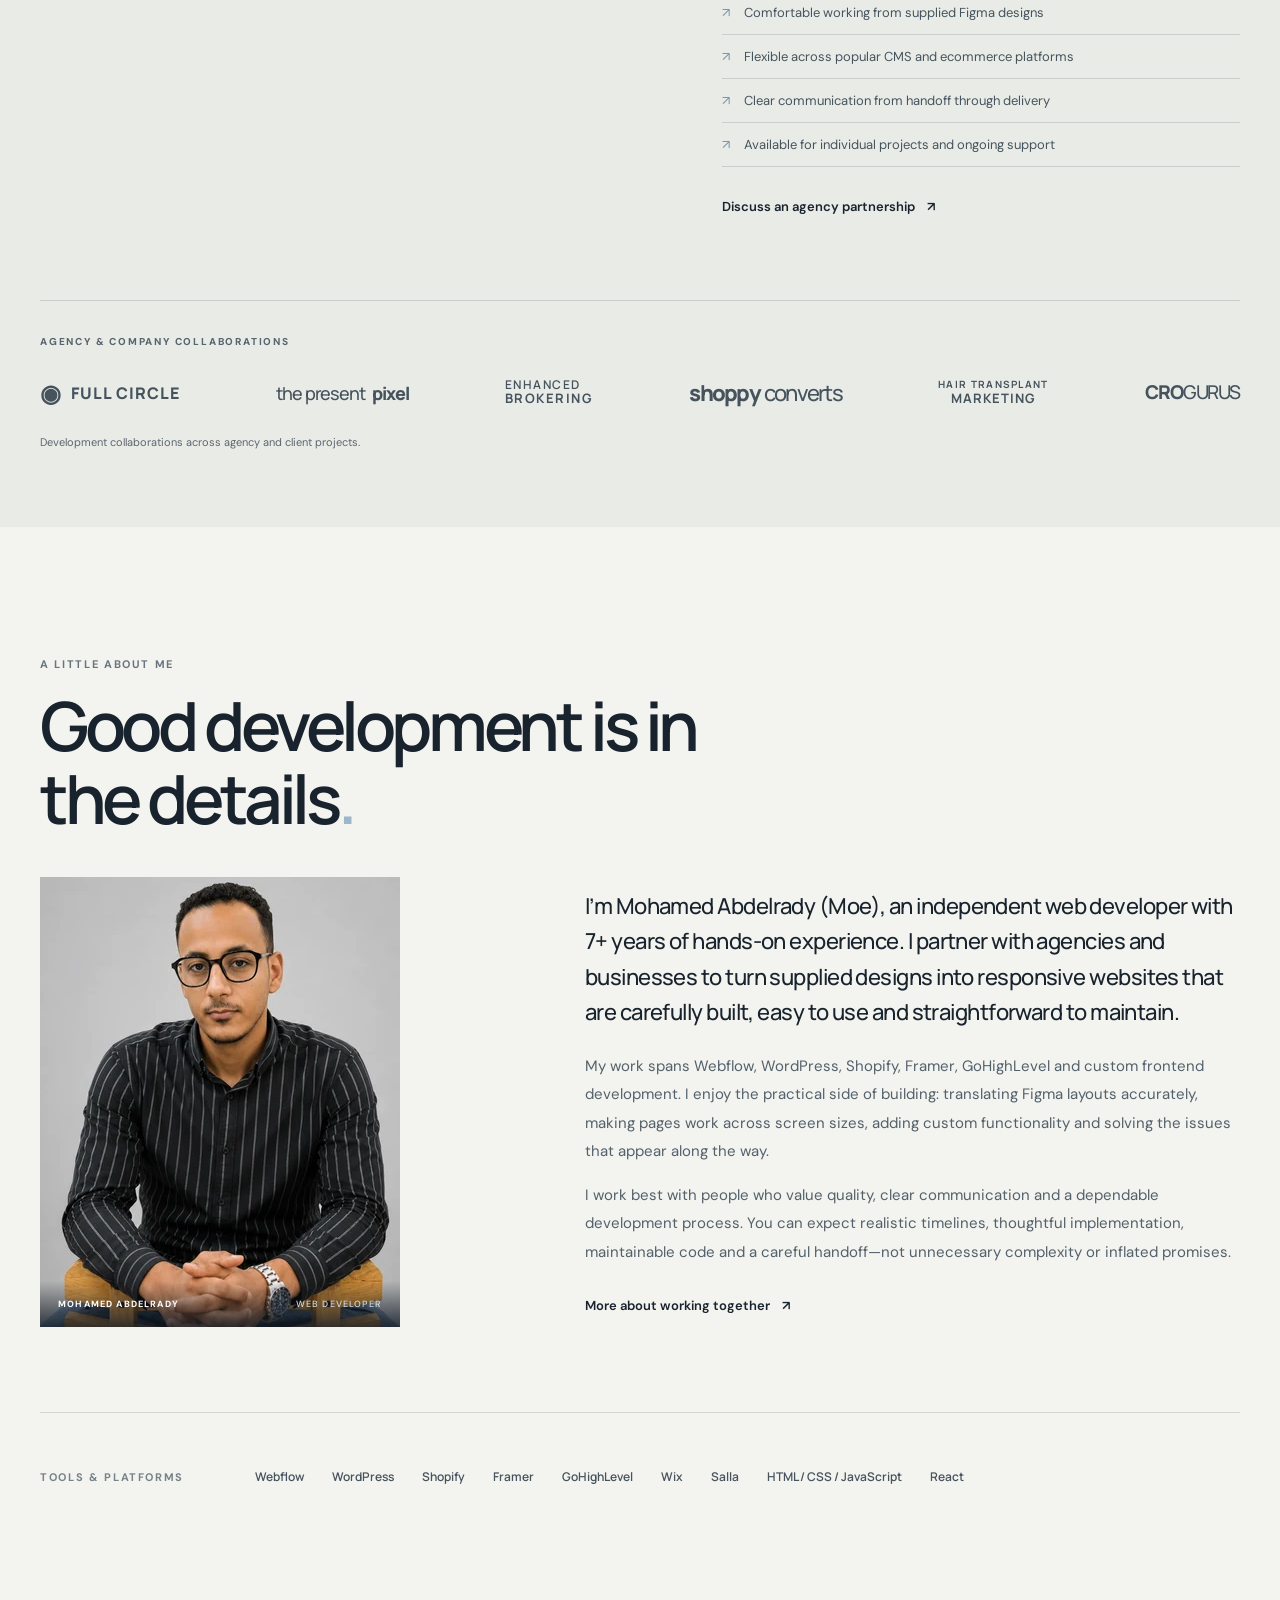
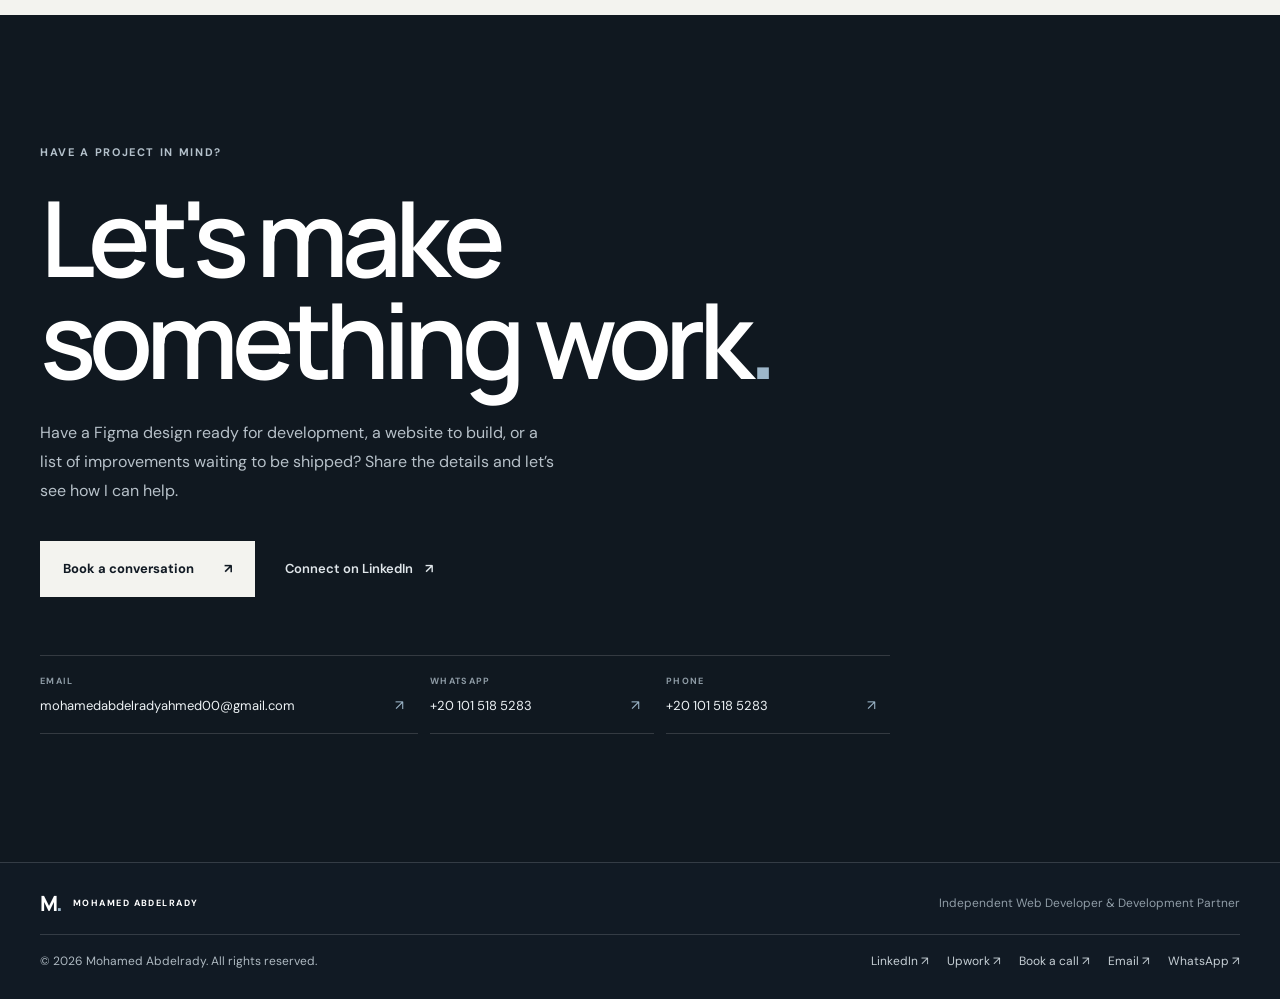
==== commit 3c017d44: "Add files via upload" ====
--- a/index.html
+++ b/index.html
@@ -347,7 +347,13 @@
         <div class="about-content-grid">
           <div class="about-visual-column">
             <figure class="profile-portrait">
-              <img src="assets/images/profile.png" alt="Mohamed Abdelrady, independent web developer" width="560" height="680" loading="lazy" decoding="async">
+              <picture>
+                <source
+                  type="image/webp"
+                  srcset="assets/images/profile-360.webp 360w, assets/images/profile-720.webp 720w"
+                  sizes="(max-width: 400px) calc(100vw - 40px), 360px">
+                <img src="assets/images/profile.png" alt="Mohamed Abdelrady, independent web developer" width="792" height="1087" loading="lazy" decoding="async">
+              </picture>
               <figcaption>MOHAMED ABDELRADY <span>WEB DEVELOPER</span></figcaption>
             </figure>
           </div>
--- a/css/style.css
+++ b/css/style.css
@@ -2358,6 +2358,11 @@
   overflow: hidden;
   background: #dfe4e5;
 }
+.profile-portrait picture {
+  display: block;
+  width: 100%;
+  height: 100%;
+}
 .profile-portrait img {
   display: block;
   width: 100%;
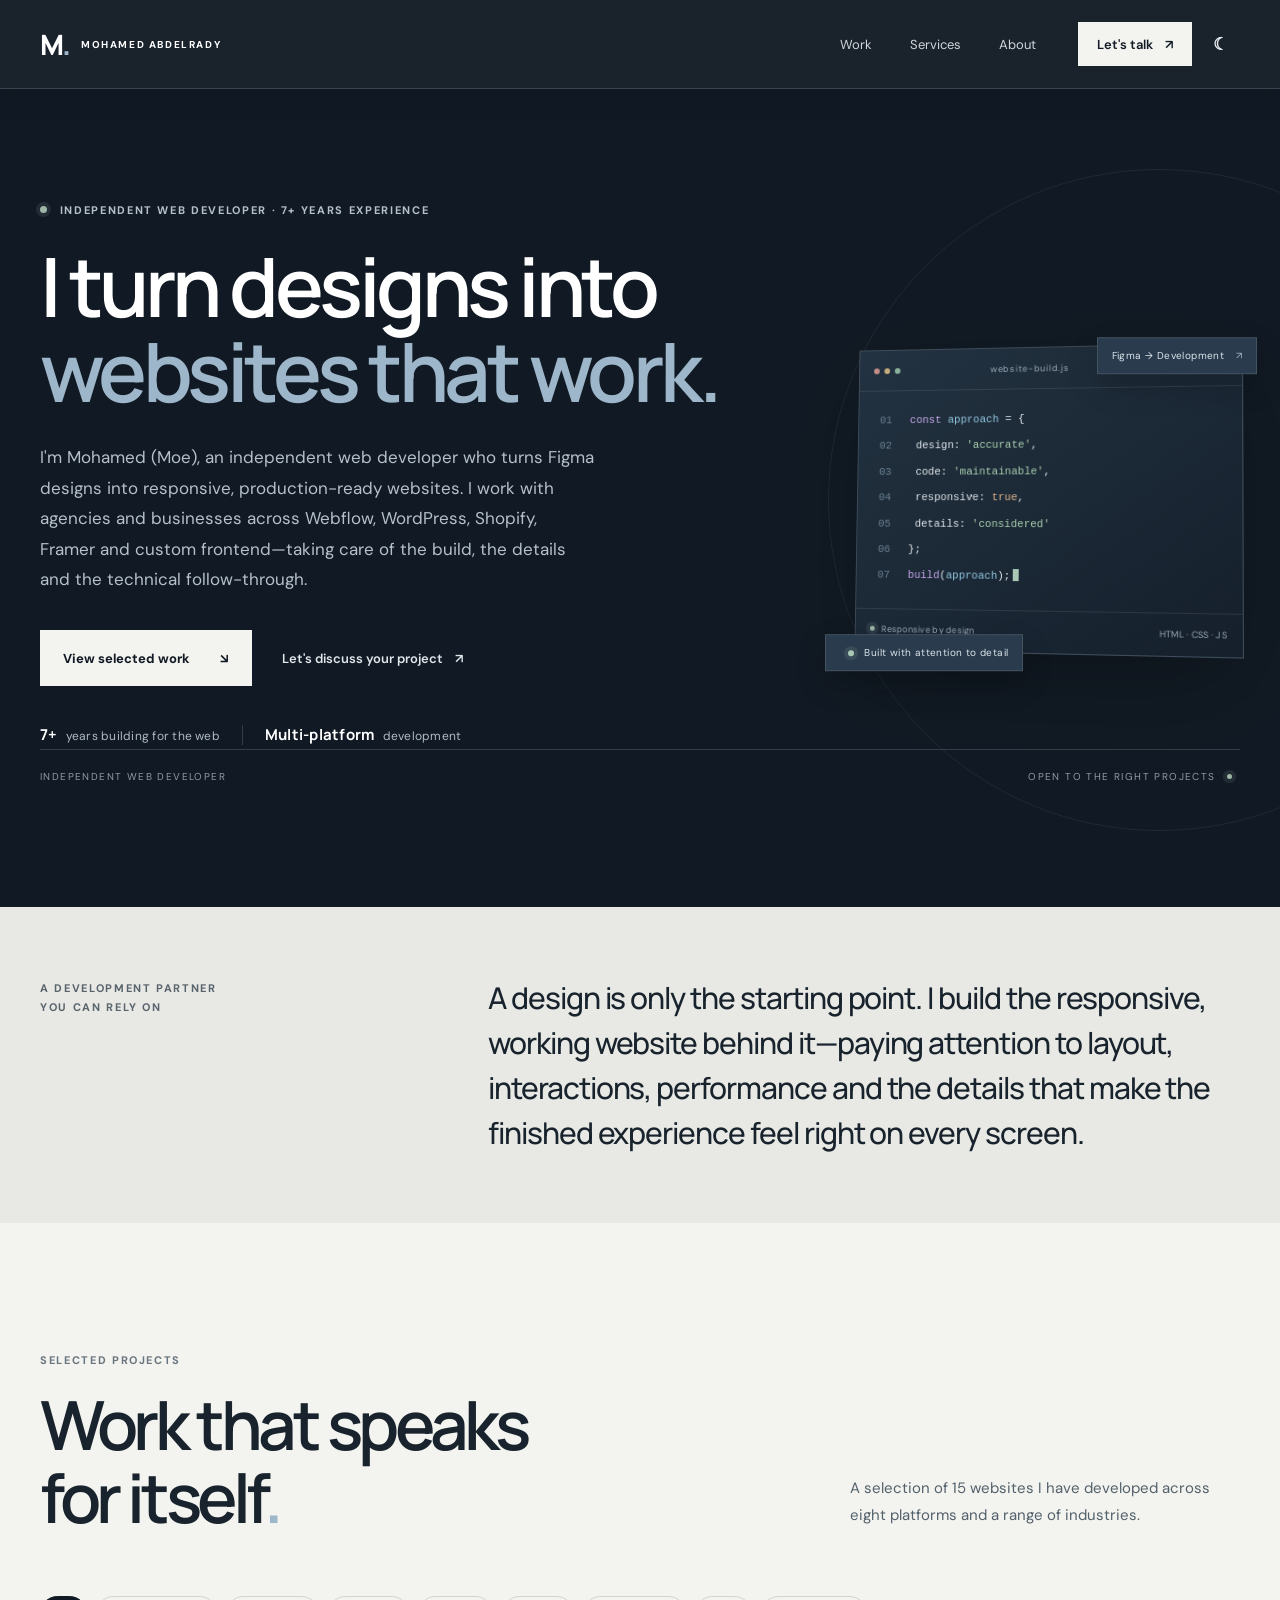
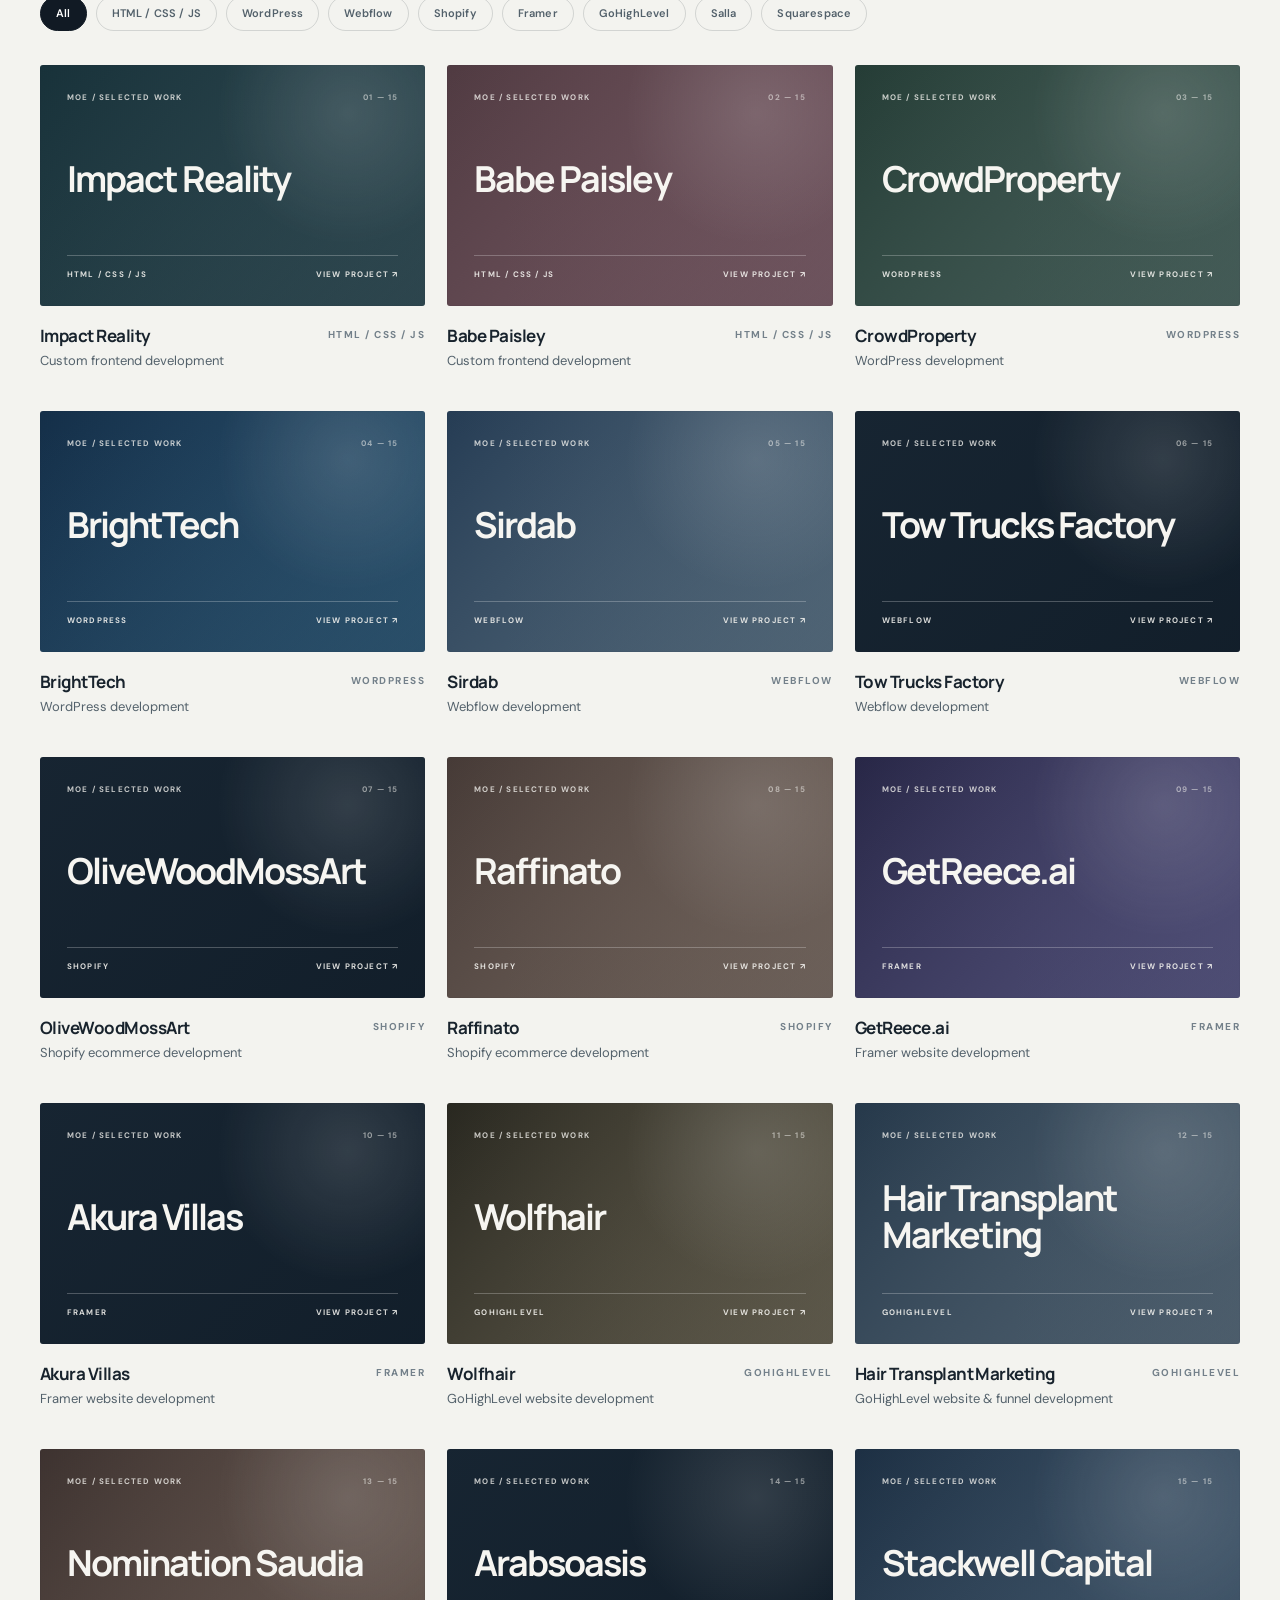
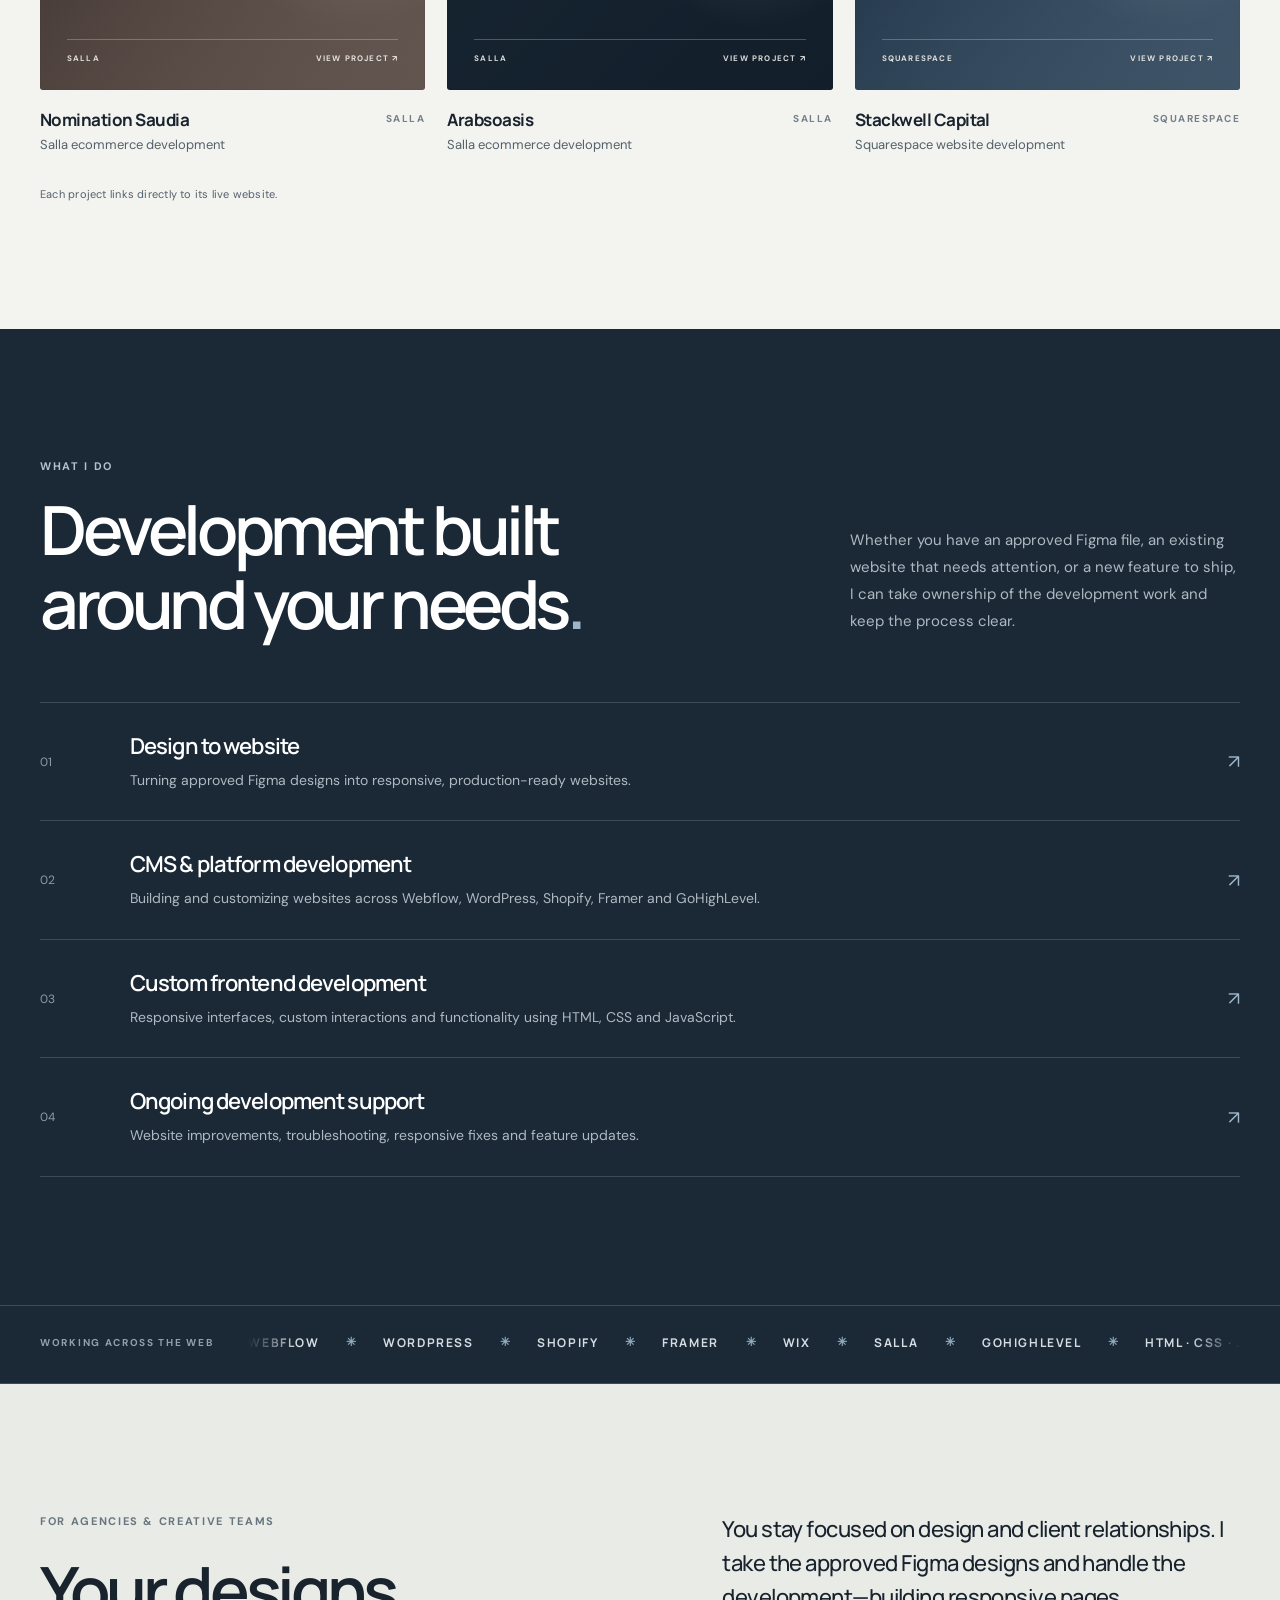
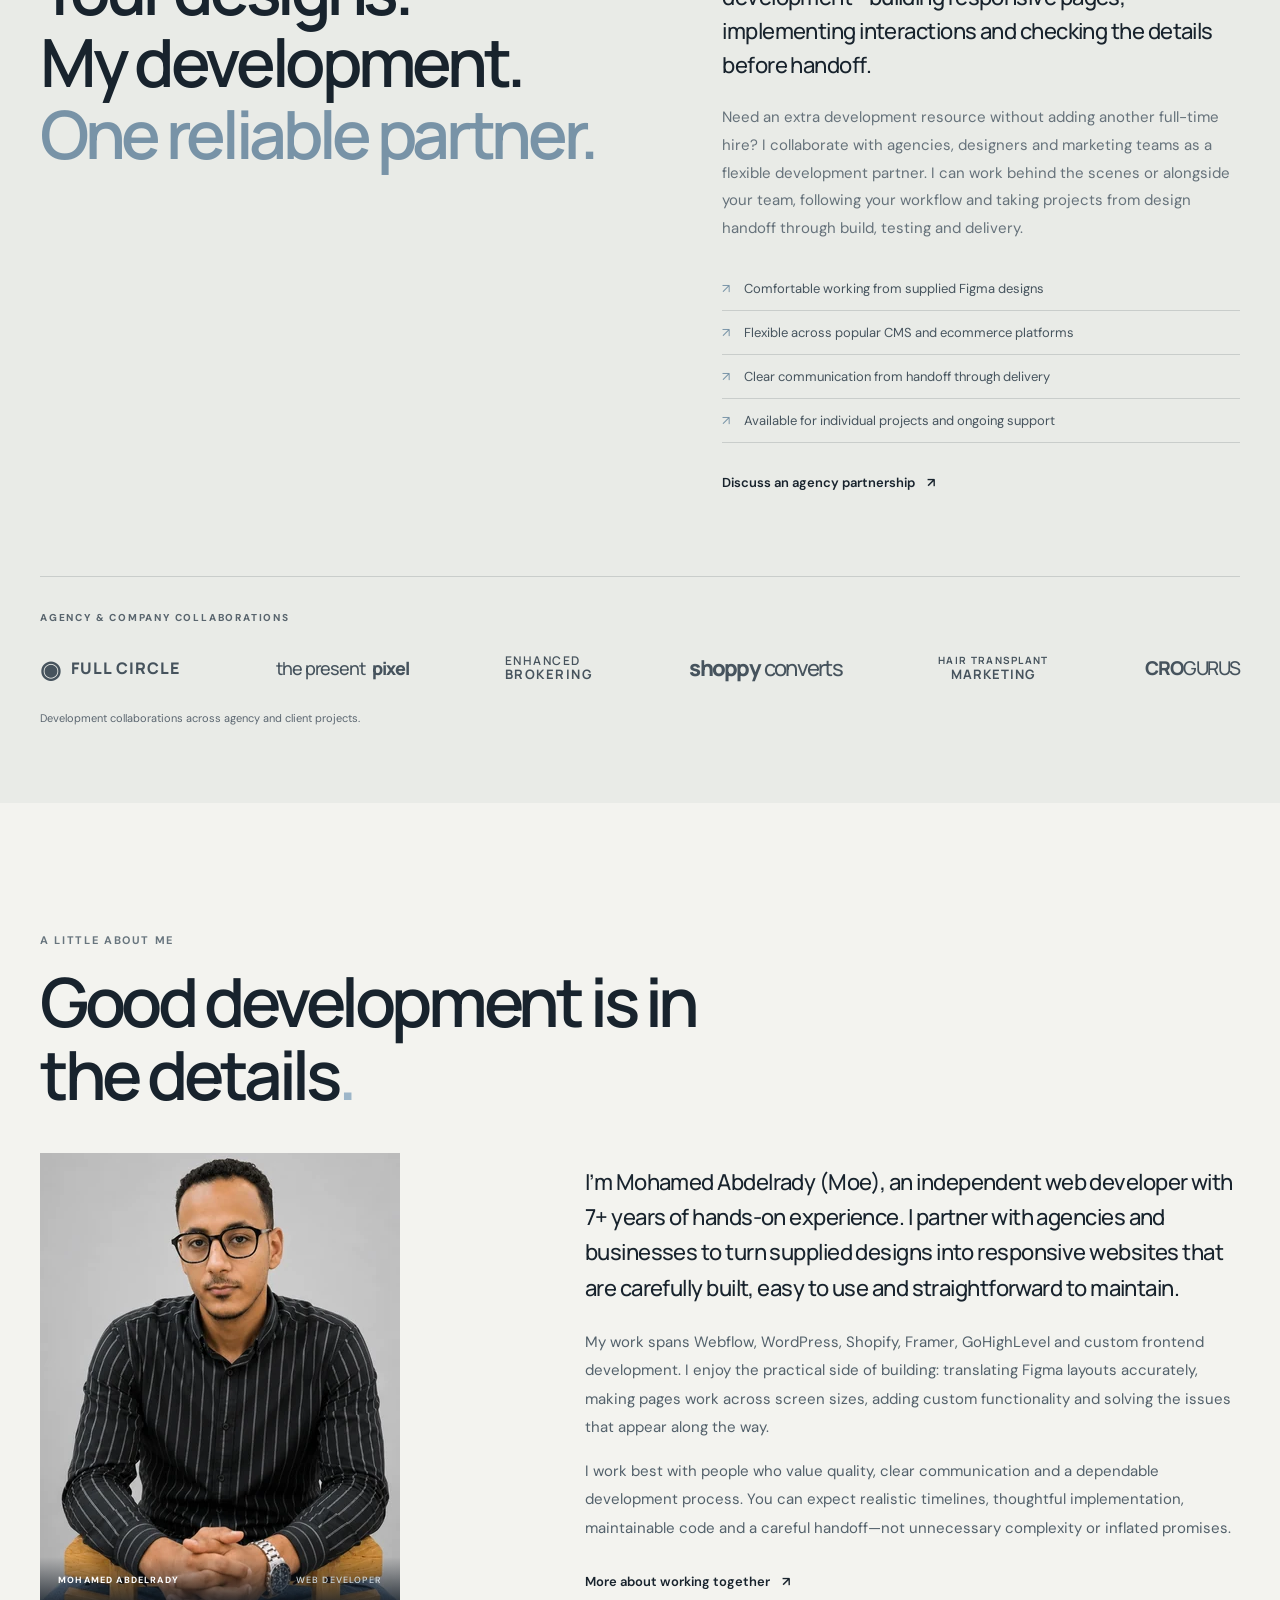
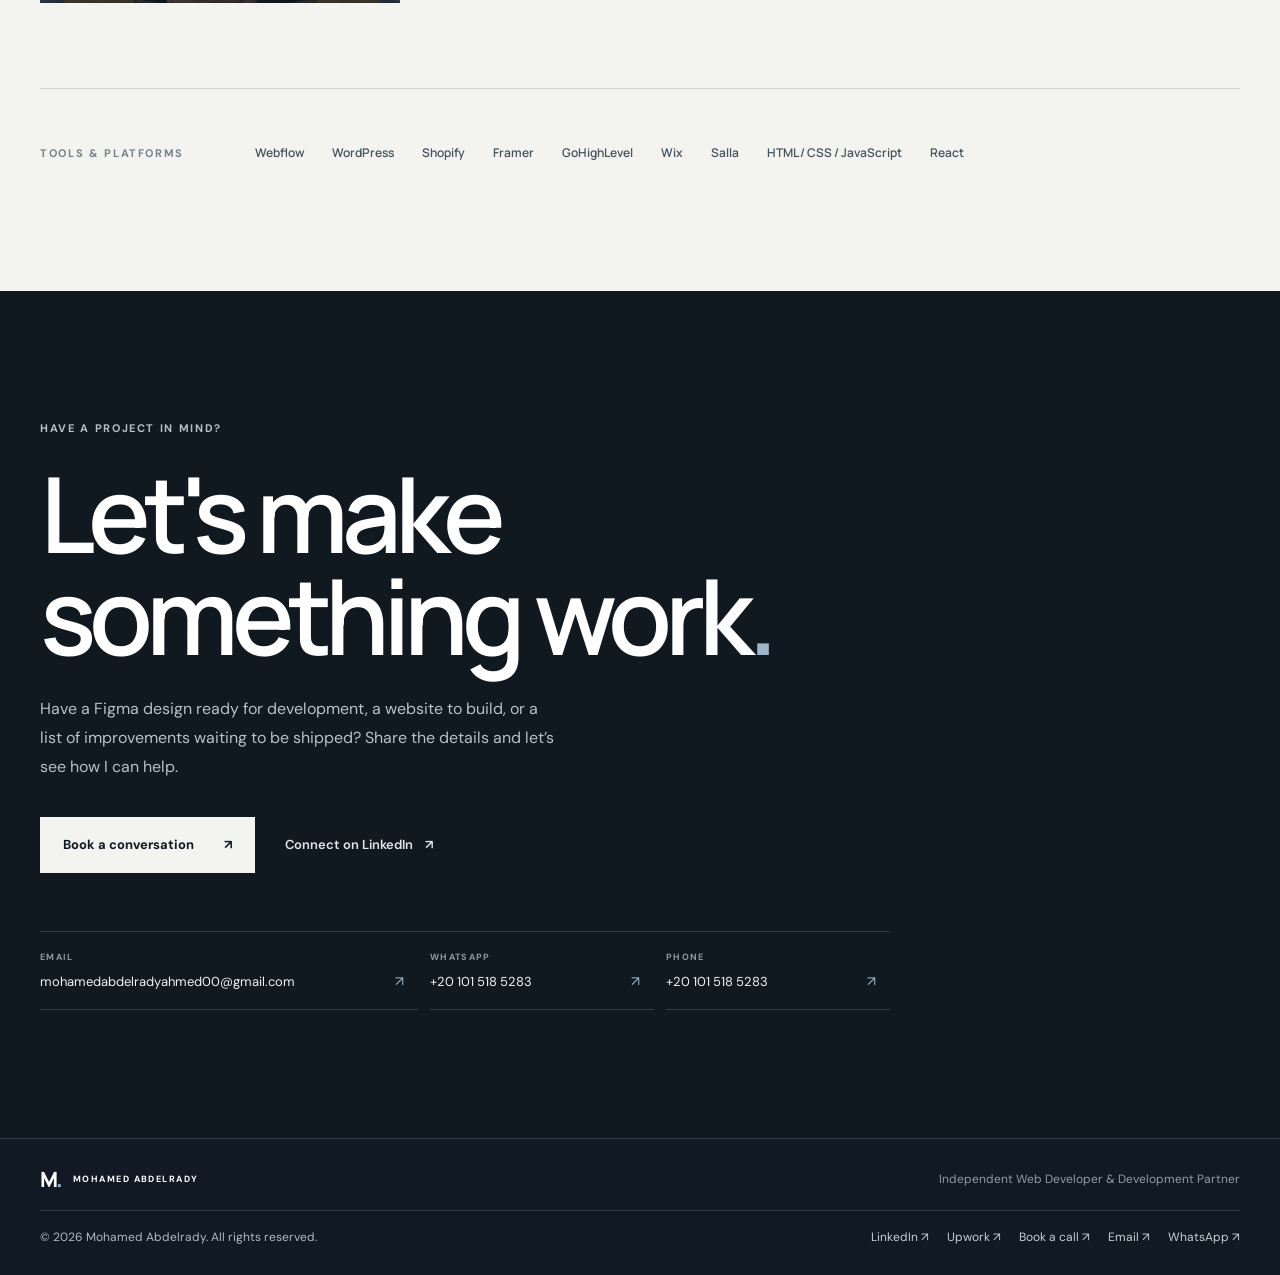
==== commit 72135ac9: "Add files via upload" ====
--- a/index.html
+++ b/index.html
@@ -125,156 +125,124 @@
             <p class="eyebrow eyebrow-dark">SELECTED PROJECTS</p>
             <h2>Work that speaks<br>for itself<span class="accent-dot">.</span></h2>
           </div>
-          <p class="section-note">A selection of websites I developed from client-provided designs and requirements, across multiple platforms and industries.</p>
-        </div>
-
-        <div class="project-grid project-grid-expanded">
-          <article class="project-card">
-            <a class="project-visual visual-innoclaim" href="https://www.innoclaim.ai/" target="_blank" rel="noopener noreferrer" aria-label="Visit Innoclaim website">
-              <div class="project-art-brand">INNOCLAIM</div>
-              <div class="project-art-tagline">Make claims<br>with confidence.</div>
-              <span class="visual-open" aria-hidden="true">↗</span>
-              <span class="project-visit-label">VIEW LIVE WEBSITE</span>
-            </a>
-            <div class="project-meta">
-              <div><h3>Innoclaim</h3><p>Webflow development</p></div>
-              <span class="project-type">WEBFLOW</span>
-            </div>
-          </article>
-          <article class="project-card">
-            <a class="project-visual visual-queenrx" href="https://www.joinqueenrx.com/" target="_blank" rel="noopener noreferrer" aria-label="Visit QueenRx website">
-              <div class="project-art-brand">queenrx</div>
-              <div class="project-art-tagline">Feel better.<br>Live brighter.</div>
-              <span class="visual-open" aria-hidden="true">↗</span>
-              <span class="project-visit-label">VIEW LIVE WEBSITE</span>
-            </a>
-            <div class="project-meta">
-              <div><h3>QueenRx</h3><p>Webflow website development</p></div>
-              <span class="project-type">WEBFLOW</span>
-            </div>
-          </article>
-          <article class="project-card">
-            <a class="project-visual visual-wolfhair" href="https://wolfhair.info/home" target="_blank" rel="noopener noreferrer" aria-label="Visit Wolfhair website">
-              <div class="project-art-brand">WOLf HAIR</div>
-              <div class="project-art-tagline">Confidence starts here.</div>
-              <span class="visual-open" aria-hidden="true">↗</span>
-              <span class="project-visit-label">VIEW LIVE WEBSITE</span>
-            </a>
-            <div class="project-meta">
-              <div><h3>Wolfhair</h3><p>GoHighLevel landing page development</p></div>
-              <span class="project-type">GOHIGHLEVEL</span>
-            </div>
-          </article>
-          <article class="project-card">
-            <a class="project-visual visual-qavac" href="https://qavac.com/" target="_blank" rel="noopener noreferrer" aria-label="Visit QAVAC website">
-              <div class="project-art-brand">QAVAC</div>
-              <div class="project-art-tagline">Build what's<br>next.</div>
-              <span class="visual-open" aria-hidden="true">↗</span>
-              <span class="project-visit-label">VIEW LIVE WEBSITE</span>
-            </a>
-            <div class="project-meta">
-              <div><h3>QAVAC</h3><p>WordPress website development</p></div>
-              <span class="project-type">WORDPRESS</span>
-            </div>
-          </article>
-          <article class="project-card">
-            <a class="project-visual visual-htm" href="https://hairtransplant-marketing.com/" target="_blank" rel="noopener noreferrer" aria-label="Visit HTM Funnels website">
-              <div class="project-art-brand">HTM FUNNELS</div>
-              <div class="project-art-tagline">Built to move visitors forward.</div>
-              <span class="visual-open" aria-hidden="true">↗</span>
-              <span class="project-visit-label">VIEW LIVE WEBSITE</span>
-            </a>
-            <div class="project-meta">
-              <div><h3>HTM Funnels</h3><p>Website & funnel development</p></div>
-              <span class="project-type">GOHIGHLEVEL</span>
-            </div>
-          </article>
-          <article class="project-card">
-            <a class="project-visual visual-michener" href="https://michenerpark.ca/" target="_blank" rel="noopener noreferrer" aria-label="Visit Michener Park website">
-              <div class="project-art-brand">MICHENER PARK</div>
-              <div class="project-art-tagline">A place to feel at home.</div>
-              <span class="visual-open" aria-hidden="true">↗</span>
-              <span class="project-visit-label">VIEW LIVE WEBSITE</span>
-            </a>
-            <div class="project-meta">
-              <div><h3>Michener Park</h3><p>WordPress website development</p></div>
-              <span class="project-type">WORDPRESS</span>
-            </div>
-          </article>
-          <article class="project-card">
-            <a class="project-visual visual-reece" href="https://getreece.ai/" target="_blank" rel="noopener noreferrer" aria-label="Visit GetReece.ai website">
-              <div class="project-art-brand">getreece.ai</div>
-              <div class="project-art-tagline">AI, made more useful.</div>
-              <span class="visual-open" aria-hidden="true">↗</span>
-              <span class="project-visit-label">VIEW LIVE WEBSITE</span>
-            </a>
-            <div class="project-meta">
-              <div><h3>GetReece.ai</h3><p>Framer website development</p></div>
-              <span class="project-type">FRAMER</span>
-            </div>
-          </article>
-          <article class="project-card">
-            <a class="project-visual visual-enhanced" href="https://enhancedbrokering.com/" target="_blank" rel="noopener noreferrer" aria-label="Visit Enhanced Brokering website">
-              <div class="project-art-brand">ENHANCED BROKERING</div>
-              <div class="project-art-tagline">Clear digital experiences.</div>
-              <span class="visual-open" aria-hidden="true">↗</span>
-              <span class="project-visit-label">VIEW LIVE WEBSITE</span>
-            </a>
-            <div class="project-meta">
-              <div><h3>Enhanced Brokering</h3><p>Figma to website development</p></div>
-              <span class="project-type">WEBFLOW</span>
-            </div>
-          </article>
-          <article class="project-card">
-            <a class="project-visual visual-allinline" href="https://all-in-line.com/" target="_blank" rel="noopener noreferrer" aria-label="Visit All In Line website">
-              <div class="project-art-brand">ALL IN LINE</div>
-              <div class="project-art-tagline">Made for the next move.</div>
-              <span class="visual-open" aria-hidden="true">↗</span>
-              <span class="project-visit-label">VIEW LIVE WEBSITE</span>
-            </a>
-            <div class="project-meta">
-              <div><h3>All In Line</h3><p>Shopify ecommerce development</p></div>
-              <span class="project-type">SHOPIFY</span>
-            </div>
-          </article>
-          <article class="project-card">
-            <a class="project-visual visual-blacksea" href="https://blacksearesinart.com/" target="_blank" rel="noopener noreferrer" aria-label="Visit Black Sea Resin Art website">
-              <div class="project-art-brand">BLACK SEA RESIN ART</div>
-              <div class="project-art-tagline">Crafted with character.</div>
-              <span class="visual-open" aria-hidden="true">↗</span>
-              <span class="project-visit-label">VIEW LIVE WEBSITE</span>
-            </a>
-            <div class="project-meta">
-              <div><h3>Black Sea Resin Art</h3><p>Shopify ecommerce development</p></div>
-              <span class="project-type">SHOPIFY</span>
-            </div>
-          </article>
-          <article class="project-card">
-            <a class="project-visual visual-eric" href="https://erictsai.com/" target="_blank" rel="noopener noreferrer" aria-label="Visit Eric Tsai website">
-              <div class="project-art-brand">ERIC TSAI</div>
-              <div class="project-art-tagline">A considered digital presence.</div>
-              <span class="visual-open" aria-hidden="true">↗</span>
-              <span class="project-visit-label">VIEW LIVE WEBSITE</span>
-            </a>
-            <div class="project-meta">
-              <div><h3>Eric Tsai</h3><p>Website development</p></div>
-              <span class="project-type">WEB DEVELOPMENT</span>
-            </div>
-          </article>
-          <article class="project-card">
-            <a class="project-visual visual-tannahills" href="https://tannahills.com/" target="_blank" rel="noopener noreferrer" aria-label="Visit Tannahills website">
-              <div class="project-art-brand">TANNAHILLS</div>
-              <div class="project-art-tagline">A website built with care.</div>
-              <span class="visual-open" aria-hidden="true">↗</span>
-              <span class="project-visit-label">VIEW LIVE WEBSITE</span>
-            </a>
-            <div class="project-meta">
-              <div><h3>Tannahills</h3><p>Website development</p></div>
-              <span class="project-type">WEB DEVELOPMENT</span>
-            </div>
-          </article>
-        </div>
-        <p class="portfolio-disclaimer">A selection of client projects I've personally developed from supplied designs and project requirements. Open each project to explore the live website.</p>
+          <p class="section-note">A selection of 15 websites I have developed across eight platforms and a range of industries.</p>
+        </div>
+        <div class="project-filters" role="group" aria-label="Filter projects by platform"><button class="project-filter is-active" type="button" data-filter="All" aria-pressed="true">All</button>
+<button class="project-filter" type="button" data-filter="HTML / CSS / JS" aria-pressed="false">HTML / CSS / JS</button>
+<button class="project-filter" type="button" data-filter="WordPress" aria-pressed="false">WordPress</button>
+<button class="project-filter" type="button" data-filter="Webflow" aria-pressed="false">Webflow</button>
+<button class="project-filter" type="button" data-filter="Shopify" aria-pressed="false">Shopify</button>
+<button class="project-filter" type="button" data-filter="Framer" aria-pressed="false">Framer</button>
+<button class="project-filter" type="button" data-filter="GoHighLevel" aria-pressed="false">GoHighLevel</button>
+<button class="project-filter" type="button" data-filter="Salla" aria-pressed="false">Salla</button>
+<button class="project-filter" type="button" data-filter="Squarespace" aria-pressed="false">Squarespace</button></div>
+        <div class="project-grid project-grid-expanded project-gallery"><article class="project-card" data-platform="HTML / CSS / JS">
+  <a class="project-visual project-cover project-cover-impact-reality" href="https://www.impactreality.com/" target="_blank" rel="noopener noreferrer" aria-label="Visit Impact Reality website">
+    <span class="cover-topline"><span class="cover-mark">MOE / SELECTED WORK</span><span class="cover-index">01 — 15</span></span>
+    <span class="cover-name">Impact Reality</span>
+    <span class="cover-bottomline"><span>HTML / CSS / JS</span><span class="cover-open">VIEW PROJECT ↗</span></span>
+  </a>
+  <div class="project-meta"><div><h4>Impact Reality</h4><p>Custom frontend development</p></div><span class="project-type">HTML / CSS / JS</span></div>
+</article><article class="project-card" data-platform="HTML / CSS / JS">
+  <a class="project-visual project-cover project-cover-babe-paisley" href="https://babepaisley.com/" target="_blank" rel="noopener noreferrer" aria-label="Visit Babe Paisley website">
+    <span class="cover-topline"><span class="cover-mark">MOE / SELECTED WORK</span><span class="cover-index">02 — 15</span></span>
+    <span class="cover-name">Babe Paisley</span>
+    <span class="cover-bottomline"><span>HTML / CSS / JS</span><span class="cover-open">VIEW PROJECT ↗</span></span>
+  </a>
+  <div class="project-meta"><div><h4>Babe Paisley</h4><p>Custom frontend development</p></div><span class="project-type">HTML / CSS / JS</span></div>
+</article><article class="project-card" data-platform="WordPress">
+  <a class="project-visual project-cover project-cover-crowdproperty" href="https://www.crowdproperty.com/" target="_blank" rel="noopener noreferrer" aria-label="Visit CrowdProperty website">
+    <span class="cover-topline"><span class="cover-mark">MOE / SELECTED WORK</span><span class="cover-index">03 — 15</span></span>
+    <span class="cover-name">CrowdProperty</span>
+    <span class="cover-bottomline"><span>WORDPRESS</span><span class="cover-open">VIEW PROJECT ↗</span></span>
+  </a>
+  <div class="project-meta"><div><h4>CrowdProperty</h4><p>WordPress development</p></div><span class="project-type">WORDPRESS</span></div>
+</article><article class="project-card" data-platform="WordPress">
+  <a class="project-visual project-cover project-cover-brighttech" href="https://brighttech.ai/" target="_blank" rel="noopener noreferrer" aria-label="Visit BrightTech website">
+    <span class="cover-topline"><span class="cover-mark">MOE / SELECTED WORK</span><span class="cover-index">04 — 15</span></span>
+    <span class="cover-name">BrightTech</span>
+    <span class="cover-bottomline"><span>WORDPRESS</span><span class="cover-open">VIEW PROJECT ↗</span></span>
+  </a>
+  <div class="project-meta"><div><h4>BrightTech</h4><p>WordPress development</p></div><span class="project-type">WORDPRESS</span></div>
+</article><article class="project-card" data-platform="Webflow">
+  <a class="project-visual project-cover project-cover-sirdab" href="https://sirdab.co/en/" target="_blank" rel="noopener noreferrer" aria-label="Visit Sirdab website">
+    <span class="cover-topline"><span class="cover-mark">MOE / SELECTED WORK</span><span class="cover-index">05 — 15</span></span>
+    <span class="cover-name">Sirdab</span>
+    <span class="cover-bottomline"><span>WEBFLOW</span><span class="cover-open">VIEW PROJECT ↗</span></span>
+  </a>
+  <div class="project-meta"><div><h4>Sirdab</h4><p>Webflow development</p></div><span class="project-type">WEBFLOW</span></div>
+</article><article class="project-card" data-platform="Webflow">
+  <a class="project-visual project-cover project-cover-tow-trucks-factory" href="https://www.towtrucksfactory.com/" target="_blank" rel="noopener noreferrer" aria-label="Visit Tow Trucks Factory website">
+    <span class="cover-topline"><span class="cover-mark">MOE / SELECTED WORK</span><span class="cover-index">06 — 15</span></span>
+    <span class="cover-name">Tow Trucks Factory</span>
+    <span class="cover-bottomline"><span>WEBFLOW</span><span class="cover-open">VIEW PROJECT ↗</span></span>
+  </a>
+  <div class="project-meta"><div><h4>Tow Trucks Factory</h4><p>Webflow development</p></div><span class="project-type">WEBFLOW</span></div>
+</article><article class="project-card" data-platform="Shopify">
+  <a class="project-visual project-cover project-cover-olivewoodmossart" href="https://olivewoodmossart.com/" target="_blank" rel="noopener noreferrer" aria-label="Visit OliveWoodMossArt website">
+    <span class="cover-topline"><span class="cover-mark">MOE / SELECTED WORK</span><span class="cover-index">07 — 15</span></span>
+    <span class="cover-name">OliveWoodMossArt</span>
+    <span class="cover-bottomline"><span>SHOPIFY</span><span class="cover-open">VIEW PROJECT ↗</span></span>
+  </a>
+  <div class="project-meta"><div><h4>OliveWoodMossArt</h4><p>Shopify ecommerce development</p></div><span class="project-type">SHOPIFY</span></div>
+</article><article class="project-card" data-platform="Shopify">
+  <a class="project-visual project-cover project-cover-raffinato" href="https://raffinato.sa/" target="_blank" rel="noopener noreferrer" aria-label="Visit Raffinato website">
+    <span class="cover-topline"><span class="cover-mark">MOE / SELECTED WORK</span><span class="cover-index">08 — 15</span></span>
+    <span class="cover-name">Raffinato</span>
+    <span class="cover-bottomline"><span>SHOPIFY</span><span class="cover-open">VIEW PROJECT ↗</span></span>
+  </a>
+  <div class="project-meta"><div><h4>Raffinato</h4><p>Shopify ecommerce development</p></div><span class="project-type">SHOPIFY</span></div>
+</article><article class="project-card" data-platform="Framer">
+  <a class="project-visual project-cover project-cover-getreece-ai" href="https://www.getreece.ai/" target="_blank" rel="noopener noreferrer" aria-label="Visit GetReece.ai website">
+    <span class="cover-topline"><span class="cover-mark">MOE / SELECTED WORK</span><span class="cover-index">09 — 15</span></span>
+    <span class="cover-name">GetReece.ai</span>
+    <span class="cover-bottomline"><span>FRAMER</span><span class="cover-open">VIEW PROJECT ↗</span></span>
+  </a>
+  <div class="project-meta"><div><h4>GetReece.ai</h4><p>Framer website development</p></div><span class="project-type">FRAMER</span></div>
+</article><article class="project-card" data-platform="Framer">
+  <a class="project-visual project-cover project-cover-akura-villas" href="https://www.akuravillas.com/" target="_blank" rel="noopener noreferrer" aria-label="Visit Akura Villas website">
+    <span class="cover-topline"><span class="cover-mark">MOE / SELECTED WORK</span><span class="cover-index">10 — 15</span></span>
+    <span class="cover-name">Akura Villas</span>
+    <span class="cover-bottomline"><span>FRAMER</span><span class="cover-open">VIEW PROJECT ↗</span></span>
+  </a>
+  <div class="project-meta"><div><h4>Akura Villas</h4><p>Framer website development</p></div><span class="project-type">FRAMER</span></div>
+</article><article class="project-card" data-platform="GoHighLevel">
+  <a class="project-visual project-cover project-cover-wolfhair" href="https://wolfhair.info/home" target="_blank" rel="noopener noreferrer" aria-label="Visit Wolfhair website">
+    <span class="cover-topline"><span class="cover-mark">MOE / SELECTED WORK</span><span class="cover-index">11 — 15</span></span>
+    <span class="cover-name">Wolfhair</span>
+    <span class="cover-bottomline"><span>GOHIGHLEVEL</span><span class="cover-open">VIEW PROJECT ↗</span></span>
+  </a>
+  <div class="project-meta"><div><h4>Wolfhair</h4><p>GoHighLevel website development</p></div><span class="project-type">GOHIGHLEVEL</span></div>
+</article><article class="project-card" data-platform="GoHighLevel">
+  <a class="project-visual project-cover project-cover-hair-transplant-marketing" href="https://hairtransplant-marketing.com/" target="_blank" rel="noopener noreferrer" aria-label="Visit Hair Transplant Marketing website">
+    <span class="cover-topline"><span class="cover-mark">MOE / SELECTED WORK</span><span class="cover-index">12 — 15</span></span>
+    <span class="cover-name">Hair Transplant Marketing</span>
+    <span class="cover-bottomline"><span>GOHIGHLEVEL</span><span class="cover-open">VIEW PROJECT ↗</span></span>
+  </a>
+  <div class="project-meta"><div><h4>Hair Transplant Marketing</h4><p>GoHighLevel website &amp; funnel development</p></div><span class="project-type">GOHIGHLEVEL</span></div>
+</article><article class="project-card" data-platform="Salla">
+  <a class="project-visual project-cover project-cover-nomination-saudia" href="https://nomination-saudia.com/ar" target="_blank" rel="noopener noreferrer" aria-label="Visit Nomination Saudia website">
+    <span class="cover-topline"><span class="cover-mark">MOE / SELECTED WORK</span><span class="cover-index">13 — 15</span></span>
+    <span class="cover-name">Nomination Saudia</span>
+    <span class="cover-bottomline"><span>SALLA</span><span class="cover-open">VIEW PROJECT ↗</span></span>
+  </a>
+  <div class="project-meta"><div><h4>Nomination Saudia</h4><p>Salla ecommerce development</p></div><span class="project-type">SALLA</span></div>
+</article><article class="project-card" data-platform="Salla">
+  <a class="project-visual project-cover project-cover-arabsoasis" href="https://arabsoasis.com/" target="_blank" rel="noopener noreferrer" aria-label="Visit Arabsoasis website">
+    <span class="cover-topline"><span class="cover-mark">MOE / SELECTED WORK</span><span class="cover-index">14 — 15</span></span>
+    <span class="cover-name">Arabsoasis</span>
+    <span class="cover-bottomline"><span>SALLA</span><span class="cover-open">VIEW PROJECT ↗</span></span>
+  </a>
+  <div class="project-meta"><div><h4>Arabsoasis</h4><p>Salla ecommerce development</p></div><span class="project-type">SALLA</span></div>
+</article><article class="project-card" data-platform="Squarespace">
+  <a class="project-visual project-cover project-cover-stackwell-capital" href="https://www.stackwellcapital.com/" target="_blank" rel="noopener noreferrer" aria-label="Visit Stackwell Capital website">
+    <span class="cover-topline"><span class="cover-mark">MOE / SELECTED WORK</span><span class="cover-index">15 — 15</span></span>
+    <span class="cover-name">Stackwell Capital</span>
+    <span class="cover-bottomline"><span>SQUARESPACE</span><span class="cover-open">VIEW PROJECT ↗</span></span>
+  </a>
+  <div class="project-meta"><div><h4>Stackwell Capital</h4><p>Squarespace website development</p></div><span class="project-type">SQUARESPACE</span></div>
+</article></div>
+        <p class="project-gallery-note">Each project links directly to its live website.</p>
       </div>
     </section>
 
--- a/css/style.css
+++ b/css/style.css
@@ -2641,3 +2641,106 @@
     font-size: 13px;
   }
 }
+
+
+/* Selected project gallery: real page previews grouped by platform. */
+.project-platform-group + .project-platform-group {
+  margin-top: 72px;
+}
+.project-group-heading {
+  display: flex;
+  align-items: baseline;
+  justify-content: space-between;
+  gap: 20px;
+  padding-bottom: 16px;
+  margin-bottom: 26px;
+  border-bottom: 1px solid var(--line-light);
+}
+.project-group-heading h3 {
+  margin: 0;
+  font: 700 22px/1.25 var(--font-display);
+  letter-spacing: -0.045em;
+}
+.project-group-heading span {
+  color: var(--muted-dark);
+  font-size: 9px;
+  font-weight: 700;
+  letter-spacing: .16em;
+}
+.project-image-visual {
+  display: block;
+  min-height: 0 !important;
+  aspect-ratio: 8 / 5;
+  background: #e1e5e7;
+}
+.project-image-visual img {
+  display: block;
+  width: 100%;
+  height: 100%;
+  aspect-ratio: 8 / 5;
+  object-fit: cover;
+  object-position: top center;
+  transition: transform .45s ease;
+}
+.project-image-visual:hover img { transform: scale(1.025); }
+.project-image-visual::after {
+  content: '';
+  position: absolute;
+  inset: auto 0 0;
+  height: 28%;
+  pointer-events: none;
+  background: linear-gradient(transparent, rgba(10,17,24,.25));
+}
+.project-image-visual .visual-open,
+.project-image-visual .project-visit-label { z-index: 2; }
+.project-meta h4 {
+  margin: 0 0 5px;
+  font: 700 19px var(--font-display);
+  letter-spacing: -.03em;
+}
+@media (max-width: 680px) {
+  .project-platform-group + .project-platform-group { margin-top: 52px; }
+  .project-group-heading h3 { font-size: 19px; }
+  .project-grid-expanded { grid-template-columns: 1fr; gap: 34px; }
+  .project-image-visual { aspect-ratio: 8 / 5; }
+}
+
+
+/* Unified selected-work gallery */
+.project-filters{display:flex;flex-wrap:wrap;gap:9px;margin:38px 0 34px}
+.project-filter{appearance:none;border:1px solid var(--line-light);background:transparent;color:var(--muted-dark);border-radius:999px;padding:10px 15px;font:600 11px/1.2 var(--font-body);letter-spacing:.015em;cursor:pointer;transition:background .2s ease,color .2s ease,border-color .2s ease}
+.project-filter:hover,.project-filter.is-active{background:var(--ink);border-color:var(--ink);color:#fff}
+.project-gallery{grid-template-columns:repeat(3,minmax(0,1fr));gap:42px 22px}
+.project-gallery .project-card[hidden]{display:none}
+.project-gallery .project-visual{min-height:0}
+.project-cover{aspect-ratio:8/5;display:flex;flex-direction:column;align-items:stretch;justify-content:space-between;padding:clamp(18px,2.1vw,28px);color:#f6f5f1;background:#172532;text-decoration:none;isolation:isolate;transition:transform .35s ease,filter .35s ease}
+.project-cover:hover{filter:brightness(1.08)}
+.project-cover::before{content:"";position:absolute;inset:0;z-index:-1;background:radial-gradient(circle at 80% 20%,rgba(255,255,255,.13),transparent 36%),linear-gradient(135deg,rgba(10,20,30,.02),rgba(10,20,30,.38))}
+.cover-topline,.cover-bottomline{display:flex;align-items:center;justify-content:space-between;gap:10px;font-size:8px;font-weight:700;letter-spacing:.15em;text-transform:uppercase}
+.cover-mark{opacity:.78}.cover-index{opacity:.55}
+.cover-name{display:block;max-width:92%;font:700 clamp(24px,2.8vw,39px)/1.04 var(--font-display);letter-spacing:-.055em;overflow-wrap:anywhere}
+.cover-bottomline{padding-top:13px;border-top:1px solid rgba(255,255,255,.28);opacity:.88}
+.cover-open{white-space:nowrap}
+.project-cover-impact-reality{background-color:#18323a;background-image:linear-gradient(130deg,#18323a,#42636a)}
+.project-cover-babe-paisley{background-color:#513b42;background-image:linear-gradient(130deg,#513b42,#a87983)}
+.project-cover-crowdproperty{background-color:#253d36;background-image:linear-gradient(130deg,#253d36,#668578)}
+.project-cover-brighttech{background-color:#142f49;background-image:linear-gradient(130deg,#142f49,#3d7296)}
+.project-cover-sirdab{background-color:#263d55;background-image:linear-gradient(130deg,#263d55,#7893a8)}
+.project-cover-towtrucks-factory{background-color:#3d3027;background-image:linear-gradient(130deg,#3d3027,#96714e)}
+.project-cover-olivewood-moss-art{background-color:#344638;background-image:linear-gradient(130deg,#344638,#87977a)}
+.project-cover-raffinato{background-color:#473b37;background-image:linear-gradient(130deg,#473b37,#a68d7c)}
+.project-cover-getreece-ai{background-color:#282747;background-image:linear-gradient(130deg,#282747,#7770a8)}
+.project-cover-akuravillas{background-color:#344b4b;background-image:linear-gradient(130deg,#344b4b,#91a69b)}
+.project-cover-wolfhair{background-color:#292820;background-image:linear-gradient(130deg,#292820,#8d8064)}
+.project-cover-hair-transplant-marketing{background-color:#26394b;background-image:linear-gradient(130deg,#26394b,#74899a)}
+.project-cover-nomination-saudia{background-color:#3e3330;background-image:linear-gradient(130deg,#3e3330,#987d6d)}
+.project-cover-arabs-oasis{background-color:#29443e;background-image:linear-gradient(130deg,#29443e,#759789)}
+.project-cover-stackwell-capital{background-color:#1d3044;background-image:linear-gradient(130deg,#1d3044,#607b94)}
+.project-gallery .project-meta{display:flex;align-items:flex-start;justify-content:space-between;gap:12px}
+.project-gallery .project-meta h4{font-size:17px}
+.project-gallery .project-meta p{margin:0}
+.project-gallery .project-type{flex-shrink:0;max-width:42%;text-align:right}
+.project-gallery-note{margin:34px 0 0;color:var(--muted-dark);font-size:11px;letter-spacing:.02em}
+@media(max-width:980px){.project-gallery{grid-template-columns:repeat(2,minmax(0,1fr));gap:36px 20px}.cover-name{font-size:clamp(26px,4vw,38px)}}
+@media(max-width:600px){.project-filters{gap:7px;margin:28px 0}.project-filter{padding:9px 12px;font-size:10px}.project-gallery{grid-template-columns:1fr;gap:30px}.cover-name{font-size:clamp(30px,8vw,42px)}.project-gallery .project-meta h4{font-size:18px}}
+@media(prefers-reduced-motion:reduce){.project-cover,.project-filter{transition:none}}
